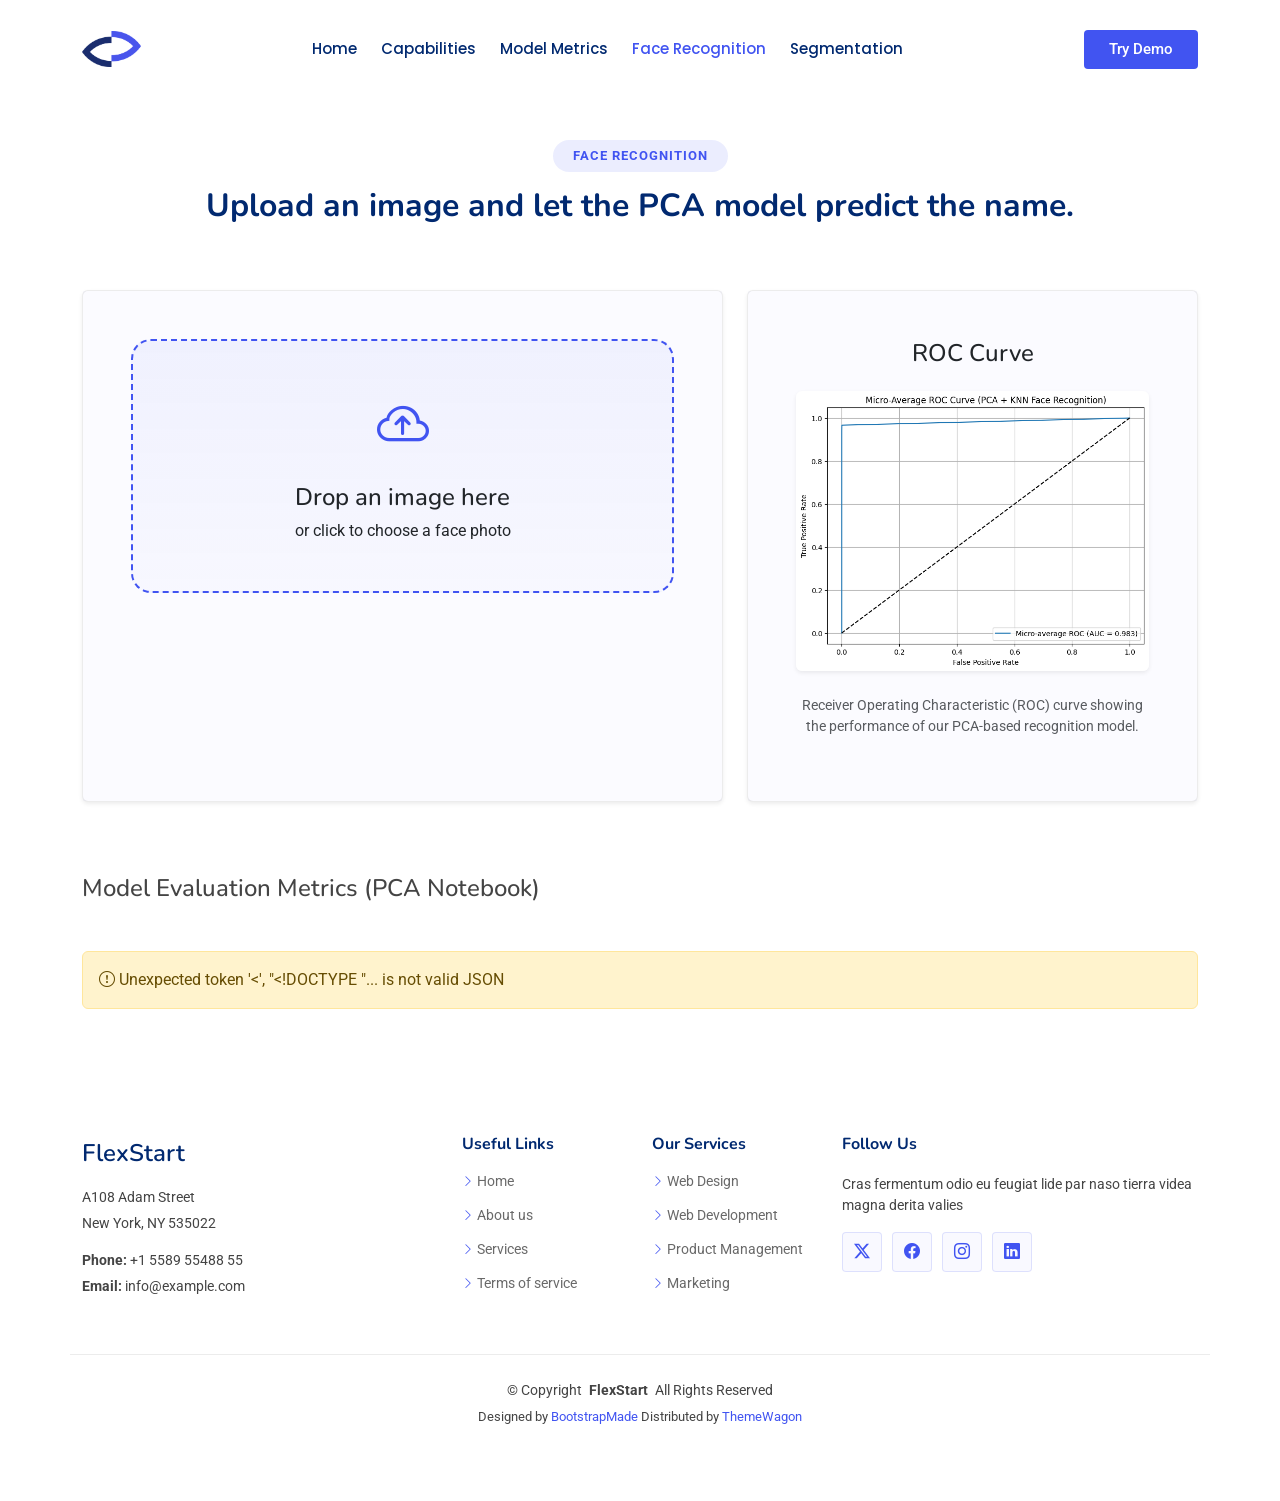
==== Frontend/pages/faceRecognition.html @ ca6db14c "updates in structure and UI" ====
<!DOCTYPE html>
<html lang="en">
<head>
  <meta charset="utf-8">
  <meta content="width=device-width, initial-scale=1.0" name="viewport">
  <title>Face Recognition - FlexStart</title>

  <!-- Favicons -->
  <link href="../assets/img/favicon.png" rel="icon">
  <link href="../assets/img/apple-touch-icon.png" rel="apple-touch-icon">

  <!-- Fonts -->
  <link href="https://fonts.googleapis.com" rel="preconnect">
  <link href="https://fonts.gstatic.com" rel="preconnect" crossorigin>
  <link href="https://fonts.googleapis.com/css2?family=Roboto:ital,wght@0,100;0,300;0,400;0,500;0,700;0,900;1,100;1,300;1,400;1,500;1,700;1,900&family=Poppins:ital,wght@0,100;0,200;0,300;0,400;0,500;0,600;0,700;0,800;0,900;1,100;1,200;1,300;1,400;1,500;1,600;1,700;1,800;1,900&family=Nunito:ital,wght@0,200;0,300;0,400;0,500;0,600;0,700;0,800;0,900;1,200;1,300;1,400;1,500;1,600;1,700;1,800;1,900&display=swap" rel="stylesheet">

  <!-- Vendor CSS Files -->
  <link href="../assets/vendor/bootstrap/css/bootstrap.min.css" rel="stylesheet">
  <link href="../assets/vendor/bootstrap-icons/bootstrap-icons.css" rel="stylesheet">
  <link href="../assets/vendor/aos/aos.css" rel="stylesheet">
  <link href="../assets/vendor/glightbox/css/glightbox.min.css" rel="stylesheet">
  <link href="../assets/vendor/swiper/swiper-bundle.min.css" rel="stylesheet">

  <!-- Main CSS File -->
  <link href="../assets/css/main.css" rel="stylesheet">
</head>
<body class="index-page">

  <header id="header" class="header d-flex align-items-center fixed-top">
    <div class="container-fluid container-xl position-relative d-flex align-items-center">

      <a href="/" class="logo d-flex align-items-center">
        <img src="../assets/img/Logo-Cv-04.png" alt="">
        
      </a>

      <nav id="navmenu" class="navmenu mx-auto">
        <ul>
          <li><a href="/">Home</a></li>
          <li><a href="/#services">Capabilities</a></li>
          <li><a href="/#metrics">Model Metrics</a></li>
          <li><a href="/faceRecognition" class="active">Face Recognition</a></li>
          <li><a href="/segmentation">Segmentation</a></li>
        </ul>
        <i class="mobile-nav-toggle d-xl-none bi bi-list"></i>
      </nav>

      <a class="btn-getstarted flex-md-shrink-0" href="/faceRecognition">Try Demo</a>

    </div>
  </header>

  <main class="main" style="padding-top: 80px;">

    <!-- Face Recognition Section -->
    <section id="face-recognition" class="face-recognition section">

      <div class="container section-title" data-aos="fade-up">
        <h2>Face Recognition</h2>
        <p>Upload an image and let the PCA model predict the name.</p>
      </div>

      <div class="container" data-aos="fade-up" data-aos-delay="100">
        <div class="row g-4 align-items-stretch">
          <div class="col-lg-7">
            <div class="card border-0 shadow-sm h-100">
              <div class="card-body p-4 p-lg-5">
                <div id="upload-area" class="upload-dropzone text-center">
                  <i class="bi bi-cloud-arrow-up upload-icon"></i>
                  <h3 class="h4 mt-3">Drop an image here</h3>
                  <p class="mb-0">or click to choose a face photo</p>
                  <input id="image-input" type="file" accept="image/*" hidden>
                </div>

                <div id="preview-container" class="mt-4 d-none">
                  <img id="preview-image" class="img-fluid rounded preview-image" alt="Selected preview">
                  <div class="d-flex gap-2 mt-3">
                    <button id="clear-btn" type="button" class="btn btn-outline-primary">Clear Image</button>
                    <a href="/segmentation" class="btn btn-primary">Segmentation Placeholder</a>
                  </div>
                </div>

                <div id="loading-spinner" class="text-center mt-4 d-none">
                  <div class="spinner-border text-primary" role="status" aria-hidden="true"></div>
                  <p class="mt-3 mb-0">Predicting name...</p>
                </div>

                <div id="results-container" class="alert alert-success mt-4 d-none">
                  <h3 class="h5 alert-heading">Recognition Result</h3>
                  <p class="mb-2"><strong>Name:</strong> <span id="person-name"></span></p>
                  <p class="mb-2"><strong>Confidence:</strong> <span id="confidence-level"></span></p>
                  <div class="progress" style="height: 10px;">
                    <div id="confidence-bar" class="progress-bar" role="progressbar" style="width: 0%"></div>
                  </div>
                </div>

                <div id="error-container" class="alert alert-danger mt-4 d-none">
                  <p id="error-message" class="mb-0"></p>
                </div>
              </div>
            </div>
          </div>

          <div class="col-lg-5">
            <div class="card border-0 shadow-sm h-100">
              <div class="card-body p-4 p-lg-5 text-center">
                <h3 class="h4 mb-4">ROC Curve</h3>
                <img src="../assets/img/output.png" class="img-fluid rounded shadow-sm" alt="ROC Curve">
                <p class="mt-4 text-muted small">Receiver Operating Characteristic (ROC) curve showing the performance of our PCA-based recognition model.</p>
              </div>
            </div>
          </div>
        </div>

        <!-- Model Evaluation Metrics -->
        <div class="row g-4 mt-5">
          <div class="col-12">
            <h3 class="h4 mb-4">Model Evaluation Metrics (PCA Notebook)</h3>
          </div>
          <div id="metrics-loading" class="col-12">
            <div class="text-center">
              <div class="spinner-border text-primary" role="status">
                <span class="visually-hidden">Loading metrics...</span>
              </div>
              <p class="mt-2 text-muted">Loading model evaluation metrics...</p>
            </div>
          </div>
          <div id="metrics-content" style="display: none;" class="col-12">
            <!-- Accuracy Metrics -->
            <div class="row g-3 mb-4">
              <div class="col-md-4">
                <div class="card border-0 shadow-sm">
                  <div class="card-body text-center">
                    <h6 class="text-muted mb-2">Train Accuracy</h6>
                    <h3 class="text-primary" id="train-accuracy">-</h3>
                  </div>
                </div>
              </div>
              <div class="col-md-4">
                <div class="card border-0 shadow-sm">
                  <div class="card-body text-center">
                    <h6 class="text-muted mb-2">Test Accuracy</h6>
                    <h3 class="text-success" id="test-accuracy">-</h3>
                  </div>
                </div>
              </div>
              <div class="col-md-4">
                <div class="card border-0 shadow-sm">
                  <div class="card-body text-center">
                    <h6 class="text-muted mb-2">Model Info</h6>
                    <small id="model-info" class="text-muted d-block">-</small>
                  </div>
                </div>
              </div>
            </div>

            <!-- Per-Class Metrics -->
            <div class="card border-0 shadow-sm">
              <div class="card-body">
                <h5 class="mb-3">Per-Class Accuracy</h5>
                <div class="table-responsive">
                  <table class="table table-sm">
                    <thead>
                      <tr>
                        <th>Person</th>
                        <th>Test Samples</th>
                        <th>Accuracy</th>
                      </tr>
                    </thead>
                    <tbody id="class-metrics-table">
                      <tr><td colspan="3" class="text-center text-muted">Loading...</td></tr>
                    </tbody>
                  </table>
                </div>
              </div>
            </div>
          </div>
          <div id="metrics-error" style="display: none;" class="col-12">
            <div class="alert alert-warning">
              <i class="bi bi-exclamation-circle"></i>
              <span id="metrics-error-text">Could not load model metrics</span>
            </div>
          </div>
        </div>
      </div>

    </section><!-- /Face Recognition Section -->

  </main>

  <footer id="footer" class="footer">

    <div class="container footer-top">
      <div class="row gy-4">
        <div class="col-lg-4 col-md-6 footer-about">
          <a href="/" class="d-flex align-items-center">
            <span class="sitename">FlexStart</span>
          </a>
          <div class="footer-contact pt-3">
            <p>A108 Adam Street</p>
            <p>New York, NY 535022</p>
            <p class="mt-3"><strong>Phone:</strong> <span>+1 5589 55488 55</span></p>
            <p><strong>Email:</strong> <span>info@example.com</span></p>
          </div>
        </div>

        <div class="col-lg-2 col-md-3 footer-links">
          <h4>Useful Links</h4>
          <ul>
            <li><i class="bi bi-chevron-right"></i> <a href="/">Home</a></li>
            <li><i class="bi bi-chevron-right"></i> <a href="#">About us</a></li>
            <li><i class="bi bi-chevron-right"></i> <a href="#">Services</a></li>
            <li><i class="bi bi-chevron-right"></i> <a href="#">Terms of service</a></li>
          </ul>
        </div>

        <div class="col-lg-2 col-md-3 footer-links">
          <h4>Our Services</h4>
          <ul>
            <li><i class="bi bi-chevron-right"></i> <a href="#">Web Design</a></li>
            <li><i class="bi bi-chevron-right"></i> <a href="#">Web Development</a></li>
            <li><i class="bi bi-chevron-right"></i> <a href="#">Product Management</a></li>
            <li><i class="bi bi-chevron-right"></i> <a href="#">Marketing</a></li>
          </ul>
        </div>

        <div class="col-lg-4 col-md-12">
          <h4>Follow Us</h4>
          <p>Cras fermentum odio eu feugiat lide par naso tierra videa magna derita valies</p>
          <div class="social-links d-flex">
            <a href=""><i class="bi bi-twitter-x"></i></a>
            <a href=""><i class="bi bi-facebook"></i></a>
            <a href=""><i class="bi bi-instagram"></i></a>
            <a href=""><i class="bi bi-linkedin"></i></a>
          </div>
        </div>

      </div>
    </div>

    <div class="container copyright text-center mt-4">
      <p>© <span>Copyright</span> <strong class="px-1 sitename">FlexStart</strong> <span>All Rights Reserved</span></p>
      <div class="credits">
        Designed by <a href="https://bootstrapmade.com/">BootstrapMade</a> Distributed by <a href="https://themewagon.com/">ThemeWagon</a>
      </div>
    </div>

  </footer>

  <!-- Scroll Top -->
  <a href="#" id="scroll-top" class="scroll-top d-flex align-items-center justify-content-center"><i class="bi bi-arrow-up-short"></i></a>

  <!-- Vendor JS Files -->
  <script src="../assets/vendor/bootstrap/js/bootstrap.bundle.min.js"></script>
  <script src="../assets/vendor/php-email-form/validate.js"></script>
  <script src="../assets/vendor/aos/aos.js"></script>
  <script src="../assets/vendor/glightbox/js/glightbox.min.js"></script>
  <script src="../assets/vendor/purecounter/purecounter_vanilla.js"></script>
  <script src="../assets/vendor/imagesloaded/imagesloaded.pkgd.min.js"></script>
  <script src="../assets/vendor/isotope-layout/isotope.pkgd.min.js"></script>
  <script src="../assets/vendor/swiper/swiper-bundle.min.js"></script>

  <!-- Main JS File -->
  <script src="../assets/js/main.js"></script>

</body>
</html>
---- Frontend/assets/css/main.css ----
/* Fonts */
:root {
  --default-font: "Roboto",  system-ui, -apple-system, "Segoe UI", Roboto, "Helvetica Neue", Arial, "Noto Sans", "Liberation Sans", sans-serif, "Apple Color Emoji", "Segoe UI Emoji", "Segoe UI Symbol", "Noto Color Emoji";
  --heading-font: "Nunito",  sans-serif;
  --nav-font: "Poppins",  sans-serif;
}

/* Global Colors - The following color variables are used throughout the website. Updating them here will change the color scheme of the entire website */
:root { 
  --background-color: #ffffff; /* Background color for the entire website, including individual sections */
  --default-color: #444444; /* Default color used for the majority of the text content across the entire website */
  --heading-color: #012970; /* Color for headings, subheadings and title throughout the website */
  --accent-color: #4154f1; /* Accent color that represents your brand on the website. It's used for buttons, links, and other elements that need to stand out */
  --surface-color: #ffffff; /* The surface color is used as a background of boxed elements within sections, such as cards, icon boxes, or other elements that require a visual separation from the global background. */
  --contrast-color: #ffffff; /* Contrast color for text, ensuring readability against backgrounds of accent, heading, or default colors. */
}

/* Nav Menu Colors - The following color variables are used specifically for the navigation menu. They are separate from the global colors to allow for more customization options */
:root {
  --nav-color: #012970;  /* The default color of the main navmenu links */
  --nav-hover-color: #4154f1; /* Applied to main navmenu links when they are hovered over or active */
  --nav-mobile-background-color: #ffffff; /* Used as the background color for mobile navigation menu */
  --nav-dropdown-background-color: #ffffff; /* Used as the background color for dropdown items that appear when hovering over primary navigation items */
  --nav-dropdown-color: #212529; /* Used for navigation links of the dropdown items in the navigation menu. */
  --nav-dropdown-hover-color: #4154f1; /* Similar to --nav-hover-color, this color is applied to dropdown navigation links when they are hovered over. */
}

/* Color Presets - These classes override global colors when applied to any section or element, providing reuse of the sam color scheme. */

.light-background {
  --background-color: #f9f9f9;
  --surface-color: #ffffff;
}

.dark-background {
  --background-color: #060606;
  --default-color: #ffffff;
  --heading-color: #ffffff;
  --surface-color: #252525;
  --contrast-color: #ffffff;
}

/* Smooth scroll */
:root {
  scroll-behavior: smooth;
}

/*--------------------------------------------------------------
# General Styling & Shared Classes
--------------------------------------------------------------*/
body {
  color: var(--default-color);
  background-color: var(--background-color);
  font-family: var(--default-font);
}

a {
  color: var(--accent-color);
  text-decoration: none;
  transition: 0.3s;
}

a:hover {
  color: color-mix(in srgb, var(--accent-color), transparent 25%);
  text-decoration: none;
}

h1,
h2,
h3,
h4,
h5,
h6 {
  color: var(--heading-color);
  font-family: var(--heading-font);
}

/* PHP Email Form Messages
------------------------------*/
.php-email-form .error-message {
  display: none;
  background: #df1529;
  color: #ffffff;
  text-align: left;
  padding: 15px;
  margin-bottom: 24px;
  font-weight: 600;
}

.php-email-form .sent-message {
  display: none;
  color: #ffffff;
  background: #059652;
  text-align: center;
  padding: 15px;
  margin-bottom: 24px;
  font-weight: 600;
}

.php-email-form .loading {
  display: none;
  background: var(--surface-color);
  text-align: center;
  padding: 15px;
  margin-bottom: 24px;
}

.php-email-form .loading:before {
  content: "";
  display: inline-block;
  border-radius: 50%;
  width: 24px;
  height: 24px;
  margin: 0 10px -6px 0;
  border: 3px solid var(--accent-color);
  border-top-color: var(--surface-color);
  animation: php-email-form-loading 1s linear infinite;
}

@keyframes php-email-form-loading {
  0% {
    transform: rotate(0deg);
  }

  100% {
    transform: rotate(360deg);
  }
}

/*--------------------------------------------------------------
# Global Header
--------------------------------------------------------------*/
.header {
  color: var(--default-color);
  background-color: var(--background-color);
  padding: 20px 0;
  transition: all 0.5s;
  z-index: 997;
}

.header .logo {
  line-height: 1;
}

.header .logo img {
  max-height: 36px;
  margin-right: 8px;
}

.header .logo h1 {
  font-size: 30px;
  margin: 0;
  font-weight: 700;
  color: var(--heading-color);
}

.header .btn-getstarted,
.header .btn-getstarted:focus {
  color: var(--contrast-color);
  background: var(--accent-color);
  font-size: 15px;
  padding: 8px 25px;
  margin: 0 0 0 30px;
  border-radius: 4px;
  transition: 0.3s;
  font-weight: 500;
}

.header .btn-getstarted:hover,
.header .btn-getstarted:focus:hover {
  color: var(--contrast-color);
  background: color-mix(in srgb, var(--accent-color), transparent 15%);
}

@media (max-width: 1200px) {
  .header .logo {
    order: 1;
  }

  .header .btn-getstarted {
    order: 2;
    margin: 0 15px 0 0;
    padding: 6px 15px;
  }

  .header .navmenu {
    order: 3;
  }
}

.scrolled .header {
  box-shadow: 0px 0 18px rgba(0, 0, 0, 0.1);
}

/* Index Page Header
------------------------------*/
.index-page .header {
  --background-color: rgba(255, 255, 255, 0);
}

/* Index Page Header on Scroll
------------------------------*/
.index-page.scrolled .header {
  --background-color: #ffffff;
}

/*--------------------------------------------------------------
# Navigation Menu
--------------------------------------------------------------*/
/* Navmenu - Desktop */
@media (min-width: 1200px) {
  .navmenu {
    padding: 0;
  }

  .navmenu ul {
    margin: 0;
    padding: 0;
    display: flex;
    list-style: none;
    align-items: center;
  }

  .navmenu li {
    position: relative;
  }

  .navmenu a,
  .navmenu a:focus {
    color: var(--nav-color);
    padding: 18px 12px;
    font-size: 15px;
    font-family: var(--nav-font);
    font-weight: 500;
    display: flex;
    align-items: center;
    justify-content: space-between;
    white-space: nowrap;
    transition: 0.3s;
  }

  .navmenu a i,
  .navmenu a:focus i {
    font-size: 12px;
    line-height: 0;
    margin-left: 5px;
    transition: 0.3s;
  }

  .navmenu li:last-child a {
    padding-right: 0;
  }

  .navmenu li:hover>a,
  .navmenu .active,
  .navmenu .active:focus {
    color: var(--nav-hover-color);
  }

  .navmenu .dropdown ul {
    margin: 0;
    padding: 10px 0;
    background: var(--nav-dropdown-background-color);
    display: block;
    position: absolute;
    visibility: hidden;
    left: 14px;
    top: 130%;
    opacity: 0;
    transition: 0.3s;
    border-radius: 4px;
    z-index: 99;
    box-shadow: 0px 0px 30px rgba(0, 0, 0, 0.1);
  }

  .navmenu .dropdown ul li {
    min-width: 200px;
  }

  .navmenu .dropdown ul a {
    padding: 10px 20px;
    font-size: 15px;
    text-transform: none;
    color: var(--nav-dropdown-color);
  }

  .navmenu .dropdown ul a i {
    font-size: 12px;
  }

  .navmenu .dropdown ul a:hover,
  .navmenu .dropdown ul .active:hover,
  .navmenu .dropdown ul li:hover>a {
    color: var(--nav-dropdown-hover-color);
  }

  .navmenu .dropdown:hover>ul {
    opacity: 1;
    top: 100%;
    visibility: visible;
  }

  .navmenu .dropdown .dropdown ul {
    top: 0;
    left: -90%;
    visibility: hidden;
  }

  .navmenu .dropdown .dropdown:hover>ul {
    opacity: 1;
    top: 0;
    left: -100%;
    visibility: visible;
  }
}

/* Navmenu - Mobile */
@media (max-width: 1199px) {
  .mobile-nav-toggle {
    color: var(--nav-color);
    font-size: 28px;
    line-height: 0;
    margin-right: 10px;
    cursor: pointer;
    transition: color 0.3s;
  }

  .navmenu {
    padding: 0;
    z-index: 9997;
  }

  .navmenu ul {
    display: none;
    list-style: none;
    position: absolute;
    inset: 60px 20px 20px 20px;
    padding: 10px 0;
    margin: 0;
    border-radius: 6px;
    background-color: var(--nav-mobile-background-color);
    overflow-y: auto;
    transition: 0.3s;
    z-index: 9998;
    box-shadow: 0px 0px 30px rgba(0, 0, 0, 0.1);
  }

  .navmenu a,
  .navmenu a:focus {
    color: var(--nav-dropdown-color);
    padding: 10px 20px;
    font-family: var(--nav-font);
    font-size: 17px;
    font-weight: 500;
    display: flex;
    align-items: center;
    justify-content: space-between;
    white-space: nowrap;
    transition: 0.3s;
  }

  .navmenu a i,
  .navmenu a:focus i {
    font-size: 12px;
    line-height: 0;
    margin-left: 5px;
    width: 30px;
    height: 30px;
    display: flex;
    align-items: center;
    justify-content: center;
    border-radius: 50%;
    transition: 0.3s;
    background-color: color-mix(in srgb, var(--accent-color), transparent 90%);
  }

  .navmenu a i:hover,
  .navmenu a:focus i:hover {
    background-color: var(--accent-color);
    color: var(--contrast-color);
  }

  .navmenu a:hover,
  .navmenu .active,
  .navmenu .active:focus {
    color: var(--nav-dropdown-hover-color);
  }

  .navmenu .active i,
  .navmenu .active:focus i {
    background-color: var(--accent-color);
    color: var(--contrast-color);
    transform: rotate(180deg);
  }

  .navmenu .dropdown ul {
    position: static;
    display: none;
    z-index: 99;
    padding: 10px 0;
    margin: 10px 20px;
    background-color: var(--nav-dropdown-background-color);
    border: 1px solid color-mix(in srgb, var(--default-color), transparent 90%);
    box-shadow: none;
    transition: all 0.5s ease-in-out;
  }

  .navmenu .dropdown ul ul {
    background-color: rgba(33, 37, 41, 0.1);
  }

  .navmenu .dropdown>.dropdown-active {
    display: block;
    background-color: rgba(33, 37, 41, 0.03);
  }

  .mobile-nav-active {
    overflow: hidden;
  }

  .mobile-nav-active .mobile-nav-toggle {
    color: #fff;
    position: absolute;
    font-size: 32px;
    top: 15px;
    right: 15px;
    margin-right: 0;
    z-index: 9999;
  }

  .mobile-nav-active .navmenu {
    position: fixed;
    overflow: hidden;
    inset: 0;
    background: rgba(33, 37, 41, 0.8);
    transition: 0.3s;
  }

  .mobile-nav-active .navmenu>ul {
    display: block;
  }
}

/* Listing Dropdown - Desktop */
@media (min-width: 1200px) {
  .navmenu .listing-dropdown {
    position: static;
  }

  .navmenu .listing-dropdown ul {
    margin: 0;
    padding: 10px;
    background: var(--nav-dropdown-background-color);
    box-shadow: 0px 0px 20px rgba(0, 0, 0, 0.1);
    position: absolute;
    top: 130%;
    left: 0;
    right: 0;
    visibility: hidden;
    opacity: 0;
    display: flex;
    transition: 0.3s;
    border-radius: 4px;
    z-index: 99;
  }

  .navmenu .listing-dropdown ul li {
    flex: 1;
  }

  .navmenu .listing-dropdown ul li a,
  .navmenu .listing-dropdown ul li:hover>a {
    padding: 10px 20px;
    font-size: 15px;
    color: var(--nav-dropdown-color);
    background-color: var(--nav-dropdown-background-color);
  }

  .navmenu .listing-dropdown ul li a:hover,
  .navmenu .listing-dropdown ul li .active,
  .navmenu .listing-dropdown ul li .active:hover {
    color: var(--nav-dropdown-hover-color);
    background-color: var(--nav-dropdown-background-color);
  }

  .navmenu .listing-dropdown:hover>ul {
    opacity: 1;
    top: 100%;
    visibility: visible;
  }
}

/* Listing Dropdown - Mobile */
@media (max-width: 1199px) {
  .navmenu .listing-dropdown ul {
    position: static;
    display: none;
    z-index: 99;
    padding: 10px 0;
    margin: 10px 20px;
    background-color: var(--nav-dropdown-background-color);
    border: 1px solid color-mix(in srgb, var(--default-color), transparent 90%);
    box-shadow: none;
    transition: all 0.5s ease-in-out;
  }

  .navmenu .listing-dropdown ul ul {
    background-color: rgba(33, 37, 41, 0.1);
  }

  .navmenu .listing-dropdown>.dropdown-active {
    display: block;
    background-color: rgba(33, 37, 41, 0.03);
  }
}

/*--------------------------------------------------------------
# Global Footer
--------------------------------------------------------------*/
.footer {
  color: var(--default-color);
  background-color: var(--background-color);
  font-size: 14px;
  padding-bottom: 50px;
  position: relative;
}

.footer .footer-newsletter {
  background-color: color-mix(in srgb, var(--accent-color), transparent 97%);
  border-top: 1px solid color-mix(in srgb, var(--accent-color), transparent 85%);
  border-bottom: 1px solid color-mix(in srgb, var(--accent-color), transparent 85%);
  padding: 50px 0;
}

.footer .footer-newsletter h4 {
  font-size: 24px;
}

.footer .footer-newsletter .newsletter-form {
  margin-top: 30px;
  margin-bottom: 15px;
  padding: 6px 8px;
  position: relative;
  background-color: color-mix(in srgb, var(--background-color), transparent 50%);
  border: 1px solid color-mix(in srgb, var(--default-color), transparent 90%);
  box-shadow: 0px 2px 25px rgba(0, 0, 0, 0.1);
  display: flex;
  transition: 0.3s;
  border-radius: 4px;
}

.footer .footer-newsletter .newsletter-form:focus-within {
  border-color: var(--accent-color);
}

.footer .footer-newsletter .newsletter-form input[type=email] {
  border: 0;
  padding: 4px;
  width: 100%;
  background-color: color-mix(in srgb, var(--background-color), transparent 50%);
  color: var(--default-color);
}

.footer .footer-newsletter .newsletter-form input[type=email]:focus-visible {
  outline: none;
}

.footer .footer-newsletter .newsletter-form input[type=submit] {
  border: 0;
  font-size: 16px;
  padding: 0 20px;
  margin: -7px -8px -7px 0;
  background: var(--accent-color);
  color: var(--contrast-color);
  transition: 0.3s;
  border-radius: 0 4px 4px 0;
}

.footer .footer-newsletter .newsletter-form input[type=submit]:hover {
  background: color-mix(in srgb, var(--accent-color), transparent 20%);
}

.footer .footer-top {
  padding-top: 50px;
}

.footer .social-links a {
  display: flex;
  align-items: center;
  justify-content: center;
  width: 40px;
  height: 40px;
  border-radius: 4px;
  background-color: color-mix(in srgb, var(--accent-color), transparent 97%);
  border: 1px solid color-mix(in srgb, var(--accent-color), transparent 85%);
  font-size: 16px;
  color: var(--accent-color);
  margin-right: 10px;
  transition: 0.3s;
}

.footer .social-links a:hover {
  color: var(--contrast-color);
  background-color: var(--accent-color);
}

.footer h4 {
  font-size: 16px;
  font-weight: bold;
  position: relative;
  padding-bottom: 12px;
}

.footer .footer-links {
  margin-bottom: 30px;
}

.footer .footer-links ul {
  list-style: none;
  padding: 0;
  margin: 0;
}

.footer .footer-links ul i {
  margin-right: 3px;
  font-size: 12px;
  line-height: 0;
  color: var(--accent-color);
}

.footer .footer-links ul li {
  padding: 10px 0;
  display: flex;
  align-items: center;
}

.footer .footer-links ul li:first-child {
  padding-top: 0;
}

.footer .footer-links ul a {
  display: inline-block;
  color: color-mix(in srgb, var(--default-color), transparent 20%);
  line-height: 1;
}

.footer .footer-links ul a:hover {
  color: var(--accent-color);
}

.footer .footer-about a {
  color: var(--heading-color);
  font-size: 24px;
  font-weight: 600;
  font-family: var(--heading-font);
}

.footer .footer-contact p {
  margin-bottom: 5px;
}

.footer .copyright {
  padding-top: 25px;
  padding-bottom: 25px;
  border-top: 1px solid color-mix(in srgb, var(--default-color), transparent 90%);
}

.footer .copyright p {
  margin-bottom: 0;
}

.footer .credits {
  margin-top: 6px;
  font-size: 13px;
}

/*--------------------------------------------------------------
# Scroll Top Button
--------------------------------------------------------------*/
.scroll-top {
  position: fixed;
  visibility: hidden;
  opacity: 0;
  right: 15px;
  bottom: 15px;
  z-index: 99999;
  background-color: var(--accent-color);
  width: 40px;
  height: 40px;
  border-radius: 4px;
  transition: all 0.4s;
}

.scroll-top i {
  font-size: 24px;
  color: var(--contrast-color);
  line-height: 0;
}

.scroll-top:hover {
  background-color: color-mix(in srgb, var(--accent-color), transparent 20%);
  color: var(--contrast-color);
}

.scroll-top.active {
  visibility: visible;
  opacity: 1;
}

/*--------------------------------------------------------------
# Disable aos animation delay on mobile devices
--------------------------------------------------------------*/
@media screen and (max-width: 768px) {
  [data-aos-delay] {
    transition-delay: 0 !important;
  }
}

/*--------------------------------------------------------------
# Global Page Titles & Breadcrumbs
--------------------------------------------------------------*/
.page-title {
  color: var(--default-color);
  background-color: var(--background-color);
  position: relative;
}

.page-title .heading {
  padding: 80px 0;
  border-top: 1px solid color-mix(in srgb, var(--default-color), transparent 90%);
}

.page-title .heading h1 {
  font-size: 38px;
  font-weight: 700;
}

.page-title nav {
  background-color: color-mix(in srgb, var(--default-color), transparent 95%);
  padding: 20px 0;
}

.page-title nav ol {
  display: flex;
  flex-wrap: wrap;
  list-style: none;
  margin: 0;
  font-size: 16px;
  font-weight: 600;
}

.page-title nav ol li+li {
  padding-left: 10px;
}

.page-title nav ol li+li::before {
  content: "/";
  display: inline-block;
  padding-right: 10px;
  color: color-mix(in srgb, var(--default-color), transparent 70%);
}

/*--------------------------------------------------------------
# Global Sections
--------------------------------------------------------------*/
section,
.section {
  color: var(--default-color);
  background-color: var(--background-color);
  padding: 60px 0;
  scroll-margin-top: 98px;
  overflow: clip;
}

@media (max-width: 1199px) {

  section,
  .section {
    scroll-margin-top: 56px;
  }
}

/*--------------------------------------------------------------
# Global Section Titles
--------------------------------------------------------------*/
.section-title {
  text-align: center;
  padding-bottom: 60px;
  position: relative;
}

.section-title h2 {
  font-size: 13px;
  letter-spacing: 1px;
  font-weight: 700;
  padding: 8px 20px;
  margin: 0;
  background: color-mix(in srgb, var(--accent-color), transparent 90%);
  color: var(--accent-color);
  display: inline-block;
  text-transform: uppercase;
  border-radius: 50px;
  font-family: var(--default-font);
}

.section-title p {
  color: var(--heading-color);
  margin: 10px 0 0 0;
  font-size: 32px;
  font-weight: 700;
  font-family: var(--heading-font);
}

.section-title p .description-title {
  color: var(--accent-color);
}

/*--------------------------------------------------------------
# Hero Section
--------------------------------------------------------------*/
.hero {
  width: 100%;
  min-height: 100vh;
  position: relative;
  padding: 80px 0 60px 0;
  display: flex;
  align-items: center;
  background: url(../img/hero-bg.png) top center no-repeat;
  background-size: cover;
}

.hero h1 {
  margin: 0;
  font-size: 48px;
  font-weight: 700;
  line-height: 56px;
}

.hero p {
  color: color-mix(in srgb, var(--default-color), transparent 30%);
  margin: 5px 0 30px 0;
  font-size: 20px;
  font-weight: 400;
}

.hero .btn-get-started {
  color: var(--contrast-color);
  background: var(--accent-color);
  font-family: var(--heading-font);
  font-weight: 500;
  font-size: 16px;
  letter-spacing: 1px;
  display: flex;
  align-items: center;
  justify-content: center;
  padding: 12px 40px;
  border-radius: 4px;
  transition: 0.5s;
  box-shadow: 0 8px 28px rgba(0, 0, 0, 0.1);
}

.hero .btn-get-started i {
  margin-left: 5px;
  font-size: 18px;
  transition: 0.3s;
}

.hero .btn-get-started:hover {
  color: var(--contrast-color);
  background: color-mix(in srgb, var(--accent-color), transparent 15%);
  box-shadow: 0 8px 28px rgba(0, 0, 0, 0.1);
}

.hero .btn-get-started:hover i {
  transform: translateX(5px);
}

.hero .btn-watch-video {
  font-size: 16px;
  transition: 0.5s;
  color: var(--default-color);
  font-weight: 600;
}

.hero .btn-watch-video i {
  color: var(--accent-color);
  font-size: 32px;
  transition: 0.3s;
  line-height: 0;
  margin-right: 8px;
}

.hero .btn-watch-video:hover {
  color: var(--accent-color);
}

.hero .btn-watch-video:hover i {
  color: color-mix(in srgb, var(--accent-color), transparent 15%);
}

.hero .animated {
  animation: up-down 2s ease-in-out infinite alternate-reverse both;
}

@media (max-width: 640px) {
  .hero h1 {
    font-size: 28px;
    line-height: 36px;
  }

  .hero p {
    font-size: 18px;
    line-height: 24px;
    margin-bottom: 30px;
  }
}

@keyframes up-down {
  0% {
    transform: translateY(10px);
  }

  100% {
    transform: translateY(-10px);
  }
}

/*--------------------------------------------------------------
# About Section
--------------------------------------------------------------*/
.about .content {
  background-color: color-mix(in srgb, var(--accent-color), transparent 95%);
  padding: 40px;
}

.about .content h3 {
  font-size: 14px;
  font-weight: 700;
  color: var(--accent-color);
  text-transform: uppercase;
}

.about .content h2 {
  font-size: 24px;
  font-weight: 700;
}

.about .content p {
  margin: 15px 0 30px 0;
  line-height: 24px;
}

.about .content .btn-read-more {
  color: var(--contrast-color);
  background: var(--accent-color);
  line-height: 0;
  padding: 15px 40px;
  border-radius: 4px;
  transition: 0.5s;
  box-shadow: 0px 5px 25px rgba(0, 0, 0, 0.1);
}

.about .content .btn-read-more span {
  font-family: var(--default-font);
  font-weight: 600;
  font-size: 16px;
  letter-spacing: 1px;
}

.about .content .btn-read-more i {
  margin-left: 5px;
  font-size: 18px;
  transition: 0.3s;
}

.about .content .btn-read-more:hover i {
  transform: translateX(5px);
}

/*--------------------------------------------------------------
# Values Section
--------------------------------------------------------------*/
.values .card {
  background-color: var(--surface-color);
  color: var(--default-color);
  padding: 30px;
  box-shadow: 0px 0 10px rgba(0, 0, 0, 0.1);
  text-align: center;
  transition: 0.3s;
  height: 100%;
  border: 0;
}

.values .card img {
  padding: 30px 50px;
  transition: 0.5s;
  transform: scale(1.1);
}

.values .card h3 {
  font-size: 24px;
  font-weight: 700;
  margin-bottom: 18px;
}

.values .card:hover {
  box-shadow: 0px 0 30px rgba(0, 0, 0, 0.1);
}

.values .card:hover img {
  transform: scale(1);
}

/*--------------------------------------------------------------
# Stats Section
--------------------------------------------------------------*/
.stats .stats-item {
  background-color: var(--surface-color);
  box-shadow: 0px 0 30px rgba(0, 0, 0, 0.1);
  padding: 30px;
}

.stats .stats-item i {
  color: var(--accent-color);
  font-size: 42px;
  line-height: 0;
  margin-right: 20px;
}

.stats .stats-item span {
  color: var(--heading-color);
  font-size: 36px;
  display: block;
  font-weight: 600;
}

.stats .stats-item p {
  padding: 0;
  margin: 0;
  font-family: var(--heading-font);
  font-size: 16px;
}

/*--------------------------------------------------------------
# Features Section
--------------------------------------------------------------*/
.features .feature-box {
  padding: 24px 20px;
  box-shadow: 0px 0 30px rgba(0, 0, 0, 0.1);
  transition: 0.3s;
  height: 100%;
}

.features .feature-box h3 {
  font-size: 18px;
  font-weight: 700;
  margin: 0;
}

.features .feature-box i {
  background: color-mix(in srgb, var(--accent-color), transparent 92%);
  color: var(--accent-color);
  line-height: 0;
  padding: 4px;
  margin-right: 10px;
  font-size: 24px;
  border-radius: 3px;
  transition: 0.3s;
}

.features .feature-box:hover i {
  background: var(--accent-color);
  color: var(--contrast-color);
}

/*--------------------------------------------------------------
# Alt Features Section
--------------------------------------------------------------*/
.alt-features .icon-box {
  display: flex;
}

.alt-features .icon-box h4 {
  font-size: 20px;
  font-weight: 700;
  margin: 0 0 10px 0;
}

.alt-features .icon-box i {
  font-size: 44px;
  line-height: 44px;
  color: var(--accent-color);
  margin-right: 15px;
}

.alt-features .icon-box p {
  font-size: 15px;
  color: color-mix(in srgb, var(--default-color), transparent 30%);
  margin-bottom: 0;
}

/*--------------------------------------------------------------
# Services Section
--------------------------------------------------------------*/
.services .service-item {
  background-color: var(--surface-color);
  box-shadow: 0px 0 30px rgba(0, 0, 0, 0.1);
  height: 100%;
  padding: 60px 30px;
  text-align: center;
  transition: 0.3s;
  border-radius: 5px;
}

.services .service-item .icon {
  font-size: 36px;
  padding: 20px 20px;
  border-radius: 4px;
  position: relative;
  margin-bottom: 25px;
  display: inline-block;
  line-height: 0;
  transition: 0.3s;
}

.services .service-item h3 {
  font-size: 24px;
  font-weight: 700;
}

.services .service-item .read-more {
  display: inline-flex;
  align-items: center;
  justify-content: center;
  font-weight: 600;
  font-size: 16px;
  padding: 8px 20px;
}

.services .service-item .read-more i {
  line-height: 0;
  margin-left: 5px;
  font-size: 18px;
}

.services .service-item.item-cyan {
  border-bottom: 3px solid #0dcaf0;
}

.services .service-item.item-cyan .icon {
  color: #0dcaf0;
  background: rgba(13, 202, 240, 0.1);
}

.services .service-item.item-cyan .read-more {
  color: #0dcaf0;
}

.services .service-item.item-cyan:hover {
  background: #0dcaf0;
}

.services .service-item.item-orange {
  border-bottom: 3px solid #fd7e14;
}

.services .service-item.item-orange .icon {
  color: #fd7e14;
  background: rgba(253, 126, 20, 0.1);
}

.services .service-item.item-orange .read-more {
  color: #fd7e14;
}

.services .service-item.item-orange:hover {
  background: #fd7e14;
}

.services .service-item.item-teal {
  border-bottom: 3px solid #20c997;
}

.services .service-item.item-teal .icon {
  color: #20c997;
  background: rgba(32, 201, 151, 0.1);
}

.services .service-item.item-teal .read-more {
  color: #20c997;
}

.services .service-item.item-teal:hover {
  background: #20c997;
}

.services .service-item.item-red {
  border-bottom: 3px solid #df1529;
}

.services .service-item.item-red .icon {
  color: #df1529;
  background: rgba(223, 21, 4, 0.1);
}

.services .service-item.item-red .read-more {
  color: #df1529;
}

.services .service-item.item-red:hover {
  background: #df1529;
}

.services .service-item.item-indigo {
  border-bottom: 3px solid #6610f2;
}

.services .service-item.item-indigo .icon {
  color: #6610f2;
  background: rgba(102, 16, 242, 0.1);
}

.services .service-item.item-indigo .read-more {
  color: #6610f2;
}

.services .service-item.item-indigo:hover {
  background: #6610f2;
}

.services .service-item.item-pink {
  border-bottom: 3px solid #f3268c;
}

.services .service-item.item-pink .icon {
  color: #f3268c;
  background: rgba(243, 38, 140, 0.1);
}

.services .service-item.item-pink .read-more {
  color: #f3268c;
}

.services .service-item.item-pink:hover {
  background: #f3268c;
}

.services .service-item:hover h3,
.services .service-item:hover p,
.services .service-item:hover .read-more {
  color: #fff;
}

.services .service-item:hover .icon {
  background: #fff;
}

/*--------------------------------------------------------------
# Pricing Section
--------------------------------------------------------------*/
.pricing .pricing-tem {
  background-color: var(--surface-color);
  box-shadow: 0px 0 30px rgba(0, 0, 0, 0.1);
  padding: 40px 20px;
  text-align: center;
  border-radius: 4px;
  position: relative;
  overflow: hidden;
  transition: 0.3s;
  height: 100%;
}

@media (min-width: 1200px) {
  .pricing .pricing-tem:hover {
    transform: scale(1.1);
    box-shadow: 0px 0 30px rgba(0, 0, 0, 0.1);
  }
}

.pricing h3 {
  font-weight: 700;
  font-size: 18px;
  margin-bottom: 15px;
}

.pricing .price {
  font-size: 36px;
  color: var(--heading-color);
  font-weight: 600;
  font-family: var(--heading-font);
}

.pricing .price sup {
  font-size: 20px;
  top: -15px;
  left: -3px;
}

.pricing .price span {
  color: color-mix(in srgb, var(--default-color), transparent 50%);
  font-size: 16px;
  font-weight: 300;
}

.pricing .icon {
  padding: 20px 0;
}

.pricing .icon i {
  font-size: 48px;
}

.pricing ul {
  padding: 0;
  list-style: none;
  color: var(--default-color);
  text-align: center;
  line-height: 26px;
  font-size: 16px;
  margin-bottom: 25px;
}

.pricing ul li {
  padding-bottom: 10px;
}

.pricing ul .na {
  color: color-mix(in srgb, var(--default-color), transparent 70%);
  text-decoration: line-through;
}

.pricing .btn-buy {
  display: inline-block;
  padding: 8px 40px 10px 40px;
  border-radius: 50px;
  color: var(--accent-color);
  transition: none;
  font-size: 16px;
  font-weight: 400;
  font-family: var(--heading-font);
  font-weight: 600;
  transition: 0.3s;
  border: 1px solid var(--accent-color);
}

.pricing .btn-buy:hover {
  background: var(--accent-color);
  color: var(--contrast-color);
}

.pricing .featured {
  width: 200px;
  position: absolute;
  top: 18px;
  right: -68px;
  transform: rotate(45deg);
  z-index: 1;
  font-size: 14px;
  padding: 1px 0 3px 0;
  background: var(--accent-color);
  color: var(--contrast-color);
}

/*--------------------------------------------------------------
# Faq Section
--------------------------------------------------------------*/
.faq .faq-container .faq-item {
  position: relative;
  padding: 20px 0;
  border-bottom: 1px solid color-mix(in srgb, var(--default-color), transparent 85%);
  overflow: hidden;
}

.faq .faq-container .faq-item:last-child {
  margin-bottom: 0;
}

.faq .faq-container .faq-item h3 {
  font-weight: 600;
  font-size: 16px;
  line-height: 24px;
  margin: 0 30px 0 0;
  transition: 0.3s;
  cursor: pointer;
  display: flex;
  align-items: center;
}

.faq .faq-container .faq-item h3 .num {
  color: var(--accent-color);
  padding-right: 5px;
}

.faq .faq-container .faq-item h3:hover {
  color: var(--accent-color);
}

.faq .faq-container .faq-item .faq-content {
  display: grid;
  grid-template-rows: 0fr;
  transition: 0.3s ease-in-out;
  visibility: hidden;
  opacity: 0;
}

.faq .faq-container .faq-item .faq-content p {
  margin-bottom: 0;
  overflow: hidden;
}

.faq .faq-container .faq-item .faq-toggle {
  position: absolute;
  top: 20px;
  right: 20px;
  font-size: 16px;
  line-height: 0;
  transition: 0.3s;
  cursor: pointer;
}

.faq .faq-container .faq-item .faq-toggle:hover {
  color: var(--accent-color);
}

.faq .faq-container .faq-active h3 {
  color: var(--accent-color);
}

.faq .faq-container .faq-active .faq-content {
  grid-template-rows: 1fr;
  visibility: visible;
  opacity: 1;
  padding-top: 10px;
}

.faq .faq-container .faq-active .faq-toggle {
  transform: rotate(90deg);
  color: var(--accent-color);
}

/*--------------------------------------------------------------
# Portfolio Section
--------------------------------------------------------------*/
.portfolio .portfolio-filters {
  padding: 0;
  margin: 0 auto 20px auto;
  list-style: none;
  text-align: center;
}

.portfolio .portfolio-filters li {
  cursor: pointer;
  display: inline-block;
  padding: 0;
  font-size: 18px;
  font-weight: 500;
  margin: 0 10px;
  line-height: 1;
  margin-bottom: 5px;
  transition: all 0.3s ease-in-out;
}

.portfolio .portfolio-filters li:hover,
.portfolio .portfolio-filters li.filter-active {
  color: var(--accent-color);
}

.portfolio .portfolio-filters li:first-child {
  margin-left: 0;
}

.portfolio .portfolio-filters li:last-child {
  margin-right: 0;
}

@media (max-width: 575px) {
  .portfolio .portfolio-filters li {
    font-size: 14px;
    margin: 0 5px;
  }
}

.portfolio .portfolio-content {
  position: relative;
  overflow: hidden;
}

.portfolio .portfolio-content img {
  transition: 0.3s;
}

.portfolio .portfolio-content .portfolio-info {
  opacity: 0;
  position: absolute;
  inset: 0;
  z-index: 3;
  transition: all ease-in-out 0.3s;
  background: rgba(0, 0, 0, 0.6);
  padding: 15px;
}

.portfolio .portfolio-content .portfolio-info h4 {
  font-size: 14px;
  padding: 5px 10px;
  font-weight: 400;
  color: #ffffff;
  display: inline-block;
  background-color: var(--accent-color);
}

.portfolio .portfolio-content .portfolio-info p {
  position: absolute;
  bottom: 10px;
  text-align: center;
  display: inline-block;
  left: 0;
  right: 0;
  font-size: 16px;
  font-weight: 600;
  color: rgba(255, 255, 255, 0.8);
}

.portfolio .portfolio-content .portfolio-info .preview-link,
.portfolio .portfolio-content .portfolio-info .details-link {
  position: absolute;
  left: calc(50% - 40px);
  font-size: 26px;
  top: calc(50% - 14px);
  color: #fff;
  transition: 0.3s;
  line-height: 1.2;
}

.portfolio .portfolio-content .portfolio-info .preview-link:hover,
.portfolio .portfolio-content .portfolio-info .details-link:hover {
  color: var(--accent-color);
}

.portfolio .portfolio-content .portfolio-info .details-link {
  left: 50%;
  font-size: 34px;
  line-height: 0;
}

.portfolio .portfolio-content:hover .portfolio-info {
  opacity: 1;
}

.portfolio .portfolio-content:hover img {
  transform: scale(1.1);
}

/*--------------------------------------------------------------
# Testimonials Section
--------------------------------------------------------------*/
.testimonials .testimonial-item {
  background-color: var(--surface-color);
  box-shadow: 0px 0 20px rgba(0, 0, 0, 0.1);
  box-sizing: content-box;
  padding: 30px;
  margin: 40px 30px;
  min-height: 320px;
  display: flex;
  flex-direction: column;
  text-align: center;
  transition: 0.3s;
}

.testimonials .testimonial-item .stars {
  margin-bottom: 15px;
}

.testimonials .testimonial-item .stars i {
  color: #ffc107;
  margin: 0 1px;
}

.testimonials .testimonial-item .testimonial-img {
  width: 90px;
  border-radius: 50%;
  border: 4px solid var(--background-color);
  margin: 0 auto;
}

.testimonials .testimonial-item h3 {
  font-size: 18px;
  font-weight: bold;
  margin: 10px 0 5px 0;
}

.testimonials .testimonial-item h4 {
  font-size: 14px;
  color: color-mix(in srgb, var(--default-color), transparent 40%);
  margin: 0;
}

.testimonials .testimonial-item p {
  font-style: italic;
  margin: 0 auto 15px auto;
}

.testimonials .swiper-wrapper {
  height: auto;
}

.testimonials .swiper-pagination {
  margin-top: 20px;
  position: relative;
}

.testimonials .swiper-pagination .swiper-pagination-bullet {
  width: 12px;
  height: 12px;
  background-color: color-mix(in srgb, var(--default-color), transparent 85%);
  opacity: 1;
}

.testimonials .swiper-pagination .swiper-pagination-bullet-active {
  background-color: var(--accent-color);
}

.testimonials .swiper-slide {
  opacity: 0.3;
}

@media (max-width: 1199px) {
  .testimonials .swiper-slide-active {
    opacity: 1;
  }

  .testimonials .swiper-pagination {
    margin-top: 0;
  }

  .testimonials .testimonial-item {
    margin: 40px 20px;
  }
}

@media (min-width: 1200px) {
  .testimonials .swiper-slide-next {
    opacity: 1;
    transform: scale(1.12);
  }
}

/*--------------------------------------------------------------
# Team Section
--------------------------------------------------------------*/
.team .team-member {
  box-shadow: 0px 0 30px rgba(0, 0, 0, 0.1);
  overflow: hidden;
  text-align: center;
  border-radius: 5px;
  transition: 0.3s;
}

.team .team-member .member-img {
  position: relative;
  overflow: hidden;
}

.team .team-member .member-img:after {
  position: absolute;
  content: "";
  left: -1px;
  right: -1px;
  bottom: -1px;
  height: 100%;
  background-color: var(--surface-color);
  -webkit-mask: url("../img/team-shape.svg") no-repeat center bottom;
  mask: url("../img/team-shape.svg") no-repeat center bottom;
  -webkit-mask-size: contain;
  mask-size: contain;
  z-index: 1;
}

.team .team-member .social {
  position: absolute;
  right: -100%;
  top: 30px;
  opacity: 0;
  border-radius: 4px;
  transition: 0.5s;
  background: color-mix(in srgb, var(--background-color), transparent 60%);
  z-index: 2;
}

.team .team-member .social a {
  transition: color 0.3s;
  color: color-mix(in srgb, var(--default-color), transparent 50%);
  margin: 15px 12px;
  display: block;
  line-height: 0;
  text-align: center;
}

.team .team-member .social a:hover {
  color: var(--default-color);
}

.team .team-member .social i {
  font-size: 18px;
}

.team .team-member .member-info {
  padding: 10px 15px 20px 15px;
}

.team .team-member .member-info h4 {
  font-weight: 700;
  margin-bottom: 5px;
  font-size: 20px;
}

.team .team-member .member-info span {
  display: block;
  font-size: 14px;
  font-weight: 400;
  color: color-mix(in srgb, var(--default-color), transparent 50%);
}

.team .team-member .member-info p {
  font-style: italic;
  font-size: 14px;
  padding-top: 15px;
  line-height: 26px;
  color: color-mix(in srgb, var(--default-color), transparent 30%);
}

.team .team-member:hover {
  transform: scale(1.08);
  box-shadow: 0px 0 30px rgba(0, 0, 0, 0.1);
}

.team .team-member:hover .social {
  right: 8px;
  opacity: 1;
}

/*--------------------------------------------------------------
# Clients Section
--------------------------------------------------------------*/
.clients .swiper-slide img {
  transition: 0.3s;
  opacity: 0.5;
}

.clients .swiper-slide img:hover {
  opacity: 1;
}

.clients .swiper-wrapper {
  height: auto;
}

.clients .swiper-pagination {
  margin-top: 20px;
  position: relative;
}

.clients .swiper-pagination .swiper-pagination-bullet {
  width: 12px;
  height: 12px;
  opacity: 1;
  background-color: color-mix(in srgb, var(--default-color), transparent 80%);
}

.clients .swiper-pagination .swiper-pagination-bullet-active {
  background-color: var(--accent-color);
}

/*--------------------------------------------------------------
# Recent Posts Section
--------------------------------------------------------------*/
.recent-posts .post-item {
  background-color: var(--surface-color);
  box-shadow: 0px 2px 20px rgba(0, 0, 0, 0.1);
  transition: 0.3s;
}

.recent-posts .post-item .post-img img {
  transition: 0.5s;
}

.recent-posts .post-item .post-date {
  position: absolute;
  right: 0;
  bottom: 0;
  background-color: var(--accent-color);
  color: var(--contrast-color);
  text-transform: uppercase;
  font-size: 13px;
  padding: 6px 12px;
  font-weight: 500;
}

.recent-posts .post-item .post-content {
  padding: 30px;
}

.recent-posts .post-item .post-title {
  color: var(--heading-color);
  font-size: 20px;
  font-weight: 700;
  transition: 0.3s;
  margin-bottom: 15px;
}

.recent-posts .post-item .meta i {
  font-size: 16px;
  color: var(--accent-color);
}

.recent-posts .post-item .meta span {
  font-size: 15px;
  color: color-mix(in srgb, var(--default-color), transparent 50%);
}

.recent-posts .post-item hr {
  color: color-mix(in srgb, var(--default-color), transparent 80%);
  margin: 20px 0;
}

.recent-posts .post-item .readmore {
  display: flex;
  align-items: center;
  font-weight: 600;
  line-height: 1;
  transition: 0.3s;
  color: color-mix(in srgb, var(--default-color), transparent 40%);
}

.recent-posts .post-item .readmore i {
  line-height: 0;
  margin-left: 6px;
  font-size: 16px;
}

.recent-posts .post-item:hover .post-title,
.recent-posts .post-item:hover .readmore {
  color: var(--accent-color);
}

.recent-posts .post-item:hover .post-img img {
  transform: scale(1.1);
}

/*--------------------------------------------------------------
# Contact Section
--------------------------------------------------------------*/
.contact .info-item {
  background: color-mix(in srgb, var(--default-color), transparent 96%);
  padding: 30px;
}

.contact .info-item i {
  font-size: 38px;
  line-height: 0;
  color: var(--accent-color);
}

.contact .info-item h3 {
  font-size: 20px;
  font-weight: 700;
  margin: 20px 0 10px 0;
}

.contact .info-item p {
  padding: 0;
  line-height: 24px;
  font-size: 14px;
  margin-bottom: 0;
}

.contact .php-email-form {
  background: color-mix(in srgb, var(--default-color), transparent 96%);
  padding: 30px;
  height: 100%;
}

.contact .php-email-form input[type=text],
.contact .php-email-form input[type=email],
.contact .php-email-form textarea {
  font-size: 14px;
  padding: 10px 15px;
  box-shadow: none;
  border-radius: 0;
  color: var(--default-color);
  background-color: color-mix(in srgb, var(--background-color), transparent 50%);
  border-color: color-mix(in srgb, var(--default-color), transparent 80%);
}

.contact .php-email-form input[type=text]:focus,
.contact .php-email-form input[type=email]:focus,
.contact .php-email-form textarea:focus {
  border-color: var(--accent-color);
}

.contact .php-email-form input[type=text]::placeholder,
.contact .php-email-form input[type=email]::placeholder,
.contact .php-email-form textarea::placeholder {
  color: color-mix(in srgb, var(--default-color), transparent 70%);
}

.contact .php-email-form button[type=submit] {
  background: var(--accent-color);
  color: var(--contrast-color);
  border: 0;
  padding: 10px 30px;
  transition: 0.4s;
  border-radius: 4px;
}

.contact .php-email-form button[type=submit]:hover {
  background: color-mix(in srgb, var(--accent-color), transparent 20%);
}

/*--------------------------------------------------------------
# Portfolio Details Section
--------------------------------------------------------------*/
.portfolio-details .portfolio-details-slider img {
  width: 100%;
}

.portfolio-details .portfolio-details-slider .swiper-pagination {
  margin-top: 20px;
  position: relative;
}

.portfolio-details .portfolio-details-slider .swiper-pagination .swiper-pagination-bullet {
  width: 12px;
  height: 12px;
  background-color: color-mix(in srgb, var(--default-color), transparent 85%);
  opacity: 1;
}

.portfolio-details .portfolio-details-slider .swiper-pagination .swiper-pagination-bullet-active {
  background-color: var(--accent-color);
}

.portfolio-details .portfolio-info {
  background-color: var(--surface-color);
  padding: 30px;
  box-shadow: 0px 0 30px rgba(0, 0, 0, 0.1);
}

.portfolio-details .portfolio-info h3 {
  font-size: 22px;
  font-weight: 700;
  margin-bottom: 20px;
  padding-bottom: 20px;
  border-bottom: 1px solid color-mix(in srgb, var(--default-color), transparent 85%);
}

.portfolio-details .portfolio-info ul {
  list-style: none;
  padding: 0;
  font-size: 15px;
}

.portfolio-details .portfolio-info ul li+li {
  margin-top: 10px;
}

.portfolio-details .portfolio-description {
  padding-top: 30px;
}

.portfolio-details .portfolio-description h2 {
  font-size: 26px;
  font-weight: 700;
  margin-bottom: 20px;
}

.portfolio-details .portfolio-description p {
  padding: 0;
  color: color-mix(in srgb, var(--default-color), transparent 30%);
}

/*--------------------------------------------------------------
# Service Details Section
--------------------------------------------------------------*/
.service-details .service-box {
  background-color: var(--surface-color);
  padding: 20px;
  box-shadow: 0px 2px 20px rgba(0, 0, 0, 0.1);
}

.service-details .service-box+.service-box {
  margin-top: 30px;
}

.service-details .service-box h4 {
  font-size: 20px;
  font-weight: 700;
  border-bottom: 2px solid color-mix(in srgb, var(--default-color), transparent 92%);
  padding-bottom: 15px;
  margin-bottom: 15px;
}

.service-details .services-list {
  background-color: var(--surface-color);
}

.service-details .services-list a {
  color: color-mix(in srgb, var(--default-color), transparent 20%);
  background-color: color-mix(in srgb, var(--default-color), transparent 96%);
  display: flex;
  align-items: center;
  padding: 12px 15px;
  margin-top: 15px;
  transition: 0.3s;
}

.service-details .services-list a:first-child {
  margin-top: 0;
}

.service-details .services-list a i {
  font-size: 16px;
  margin-right: 8px;
  color: var(--accent-color);
}

.service-details .services-list a.active {
  color: var(--contrast-color);
  background-color: var(--accent-color);
}

.service-details .services-list a.active i {
  color: var(--contrast-color);
}

.service-details .services-list a:hover {
  background-color: color-mix(in srgb, var(--accent-color), transparent 95%);
  color: var(--accent-color);
}

.service-details .download-catalog a {
  color: var(--default-color);
  display: flex;
  align-items: center;
  padding: 10px 0;
  transition: 0.3s;
  border-top: 1px solid color-mix(in srgb, var(--default-color), transparent 90%);
}

.service-details .download-catalog a:first-child {
  border-top: 0;
  padding-top: 0;
}

.service-details .download-catalog a:last-child {
  padding-bottom: 0;
}

.service-details .download-catalog a i {
  font-size: 24px;
  margin-right: 8px;
  color: var(--accent-color);
}

.service-details .download-catalog a:hover {
  color: var(--accent-color);
}

.service-details .help-box {
  background-color: var(--accent-color);
  color: var(--contrast-color);
  margin-top: 30px;
  padding: 30px 15px;
}

.service-details .help-box .help-icon {
  font-size: 48px;
}

.service-details .help-box h4,
.service-details .help-box a {
  color: var(--contrast-color);
}

.service-details .services-img {
  margin-bottom: 20px;
}

.service-details h3 {
  font-size: 26px;
  font-weight: 700;
}

.service-details p {
  font-size: 15px;
}

.service-details ul {
  list-style: none;
  padding: 0;
  font-size: 15px;
}

.service-details ul li {
  padding: 5px 0;
  display: flex;
  align-items: center;
}

.service-details ul i {
  font-size: 20px;
  margin-right: 8px;
  color: var(--accent-color);
}

/*--------------------------------------------------------------
# Starter Section Section
--------------------------------------------------------------*/
.starter-section {
  /* Add your styles here */
}

/*--------------------------------------------------------------
# Blog Posts Section
--------------------------------------------------------------*/
.blog-posts article {
  background-color: var(--surface-color);
  box-shadow: 0 4px 16px rgba(0, 0, 0, 0.1);
  padding: 30px;
  height: 100%;
}

.blog-posts .post-img {
  max-height: 440px;
  margin: -30px -30px 0 -30px;
  overflow: hidden;
}

.blog-posts .title {
  font-size: 24px;
  font-weight: 700;
  padding: 0;
  margin: 30px 0;
}

.blog-posts .title a {
  color: var(--heading-color);
  transition: 0.3s;
}

.blog-posts .title a:hover {
  color: var(--accent-color);
}

.blog-posts .meta-top {
  margin-top: 20px;
  color: color-mix(in srgb, var(--default-color), transparent 40%);
}

.blog-posts .meta-top ul {
  display: flex;
  flex-wrap: wrap;
  list-style: none;
  align-items: center;
  padding: 0;
  margin: 0;
}

.blog-posts .meta-top ul li+li {
  padding-left: 20px;
}

.blog-posts .meta-top i {
  font-size: 16px;
  margin-right: 8px;
  line-height: 0;
  color: color-mix(in srgb, var(--default-color), transparent 20%);
}

.blog-posts .meta-top a {
  color: color-mix(in srgb, var(--default-color), transparent 40%);
  font-size: 14px;
  display: inline-block;
  line-height: 1;
}

.blog-posts .content {
  margin-top: 20px;
}

.blog-posts .content .read-more {
  text-align: right;
}

.blog-posts .content .read-more a {
  background: var(--accent-color);
  color: var(--contrast-color);
  display: inline-block;
  padding: 8px 30px;
  transition: 0.3s;
  font-size: 14px;
  border-radius: 4px;
}

.blog-posts .content .read-more a:hover {
  background: color-mix(in srgb, var(--accent-color), transparent 20%);
}

/*--------------------------------------------------------------
# Blog Pagination Section
--------------------------------------------------------------*/
.blog-pagination {
  padding-top: 0;
  color: color-mix(in srgb, var(--default-color), transparent 40%);
}

.blog-pagination ul {
  display: flex;
  padding: 0;
  margin: 0;
  list-style: none;
}

.blog-pagination li {
  margin: 0 5px;
  transition: 0.3s;
}

.blog-pagination li a {
  color: color-mix(in srgb, var(--default-color), transparent 40%);
  padding: 7px 16px;
  display: flex;
  align-items: center;
  justify-content: center;
}

.blog-pagination li a.active,
.blog-pagination li a:hover {
  background: var(--accent-color);
  color: var(--contrast-color);
}

.blog-pagination li a.active a,
.blog-pagination li a:hover a {
  color: var(--contrast-color);
}

/*--------------------------------------------------------------
# Blog Details Section
--------------------------------------------------------------*/
.blog-details {
  padding-bottom: 30px;
}

.blog-details .article {
  background-color: var(--surface-color);
  padding: 30px;
  box-shadow: 0 4px 16px rgba(0, 0, 0, 0.1);
}

.blog-details .post-img {
  margin: -30px -30px 20px -30px;
  overflow: hidden;
}

.blog-details .title {
  color: var(--heading-color);
  font-size: 28px;
  font-weight: 700;
  padding: 0;
  margin: 30px 0;
}

.blog-details .content {
  margin-top: 20px;
}

.blog-details .content h3 {
  font-size: 22px;
  margin-top: 30px;
  font-weight: bold;
}

.blog-details .content blockquote {
  overflow: hidden;
  background-color: color-mix(in srgb, var(--default-color), transparent 95%);
  padding: 60px;
  position: relative;
  text-align: center;
  margin: 20px 0;
}

.blog-details .content blockquote p {
  color: var(--default-color);
  line-height: 1.6;
  margin-bottom: 0;
  font-style: italic;
  font-weight: 500;
  font-size: 22px;
}

.blog-details .content blockquote:after {
  content: "";
  position: absolute;
  left: 0;
  top: 0;
  bottom: 0;
  width: 3px;
  background-color: var(--accent-color);
  margin-top: 20px;
  margin-bottom: 20px;
}

.blog-details .meta-top {
  margin-top: 20px;
  color: color-mix(in srgb, var(--default-color), transparent 40%);
}

.blog-details .meta-top ul {
  display: flex;
  flex-wrap: wrap;
  list-style: none;
  align-items: center;
  padding: 0;
  margin: 0;
}

.blog-details .meta-top ul li+li {
  padding-left: 20px;
}

/*--------------------------------------------------------------
# Face Recognition
--------------------------------------------------------------*/
.face-recognition .upload-dropzone {
  border: 2px dashed var(--accent-color);
  border-radius: 20px;
  padding: 3rem 1.5rem;
  background: linear-gradient(180deg, rgba(65, 84, 241, 0.06), rgba(65, 84, 241, 0.02));
  cursor: pointer;
  transition: all 0.25s ease;
}

.face-recognition .upload-dropzone:hover,
.face-recognition .upload-dropzone.dragover {
  transform: translateY(-2px);
  background: linear-gradient(180deg, rgba(65, 84, 241, 0.12), rgba(65, 84, 241, 0.04));
  box-shadow: 0 12px 30px rgba(0, 0, 0, 0.08);
}

.face-recognition .upload-icon {
  font-size: 3.25rem;
  color: var(--accent-color);
}

.face-recognition .preview-image {
  width: 100%;
  max-height: 360px;
  object-fit: contain;
  background: #f8f9fb;
  border: 1px solid rgba(65, 84, 241, 0.15);
}

.face-recognition .feature-list {
  padding-left: 1.1rem;
  color: var(--default-color);
}

.face-recognition .feature-list li + li {
  margin-top: 0.75rem;
}

.face-recognition .info-box {
  background: rgba(65, 84, 241, 0.06);
  border: 1px solid rgba(65, 84, 241, 0.12);
}

.face-recognition .people-item {
  text-align: center;
  padding: 1rem 0.75rem;
  border-radius: 16px;
  background: var(--surface-color);
  border: 1px solid rgba(0, 0, 0, 0.06);
  height: 100%;
}

.face-recognition .person-avatar {
  width: 56px;
  height: 56px;
  margin: 0 auto 0.75rem;
  border-radius: 50%;
  display: flex;
  align-items: center;
  justify-content: center;
  color: var(--contrast-color);
  background: linear-gradient(135deg, var(--accent-color), #6c8cff);
  font-weight: 700;
}

.face-recognition .person-name {
  font-weight: 600;
  color: var(--heading-color);
}

.face-recognition .progress-bar {
  background: linear-gradient(90deg, var(--accent-color), #6c8cff);
}

.face-recognition .card {
  border: 1px solid color-mix(in srgb, var(--default-color), transparent 90%) !important;
}

.face-recognition .card-body {
  background: color-mix(in srgb, var(--accent-color), transparent 98%);
}

.face-recognition .table-responsive {
  border-radius: 4px;
}

.face-recognition .table th {
  background-color: color-mix(in srgb, var(--accent-color), transparent 95%);
  border-bottom: 2px solid color-mix(in srgb, var(--accent-color), transparent 80%);
  font-weight: 600;
  color: var(--accent-color);
}

.face-recognition .table td {
  vertical-align: middle;
  padding: 12px 8px;
}

.face-recognition .badge {
  font-size: 12px;
  padding: 4px 10px;
  font-weight: 600;
}

.blog-details .meta-top i {
  font-size: 16px;
  margin-right: 8px;
  line-height: 0;
  color: color-mix(in srgb, var(--default-color), transparent 40%);
}

.blog-details .meta-top a {
  color: color-mix(in srgb, var(--default-color), transparent 40%);
  font-size: 14px;
  display: inline-block;
  line-height: 1;
}

.blog-details .meta-bottom {
  padding-top: 10px;
  border-top: 1px solid color-mix(in srgb, var(--default-color), transparent 90%);
}

.blog-details .meta-bottom i {
  color: color-mix(in srgb, var(--default-color), transparent 40%);
  display: inline;
}

.blog-details .meta-bottom a {
  color: color-mix(in srgb, var(--default-color), transparent 40%);
  transition: 0.3s;
}

.blog-details .meta-bottom a:hover {
  color: var(--accent-color);
}

.blog-details .meta-bottom .cats {
  list-style: none;
  display: inline;
  padding: 0 20px 0 0;
  font-size: 14px;
}

.blog-details .meta-bottom .cats li {
  display: inline-block;
}

.blog-details .meta-bottom .tags {
  list-style: none;
  display: inline;
  padding: 0;
  font-size: 14px;
}

.blog-details .meta-bottom .tags li {
  display: inline-block;
}

.blog-details .meta-bottom .tags li+li::before {
  padding-right: 6px;
  color: var(--default-color);
  content: ",";
}

.blog-details .meta-bottom .share {
  font-size: 16px;
}

.blog-details .meta-bottom .share i {
  padding-left: 5px;
}

/*--------------------------------------------------------------
# Blog Author Section
--------------------------------------------------------------*/
.blog-author {
  padding: 10px 0 40px 0;
}

.blog-author .author-container {
  background-color: var(--surface-color);
  padding: 20px;
  box-shadow: 0 4px 16px rgba(0, 0, 0, 0.1);
}

.blog-author img {
  max-width: 120px;
  margin-right: 20px;
}

.blog-author h4 {
  font-weight: 600;
  font-size: 20px;
  margin-bottom: 0px;
  padding: 0;
  color: color-mix(in srgb, var(--default-color), transparent 20%);
}

.blog-author .social-links {
  margin: 0 10px 10px 0;
}

.blog-author .social-links a {
  color: color-mix(in srgb, var(--default-color), transparent 60%);
  margin-right: 5px;
}

.blog-author p {
  font-style: italic;
  color: color-mix(in srgb, var(--default-color), transparent 30%);
  margin-bottom: 0;
}

/*--------------------------------------------------------------
# Blog Comments Section
--------------------------------------------------------------*/
.blog-comments {
  padding: 10px 0;
}

.blog-comments .comments-count {
  font-weight: bold;
}

.blog-comments .comment {
  margin-top: 30px;
  position: relative;
}

.blog-comments .comment .comment-img {
  margin-right: 14px;
}

.blog-comments .comment .comment-img img {
  width: 60px;
}

.blog-comments .comment h5 {
  font-size: 16px;
  margin-bottom: 2px;
}

.blog-comments .comment h5 a {
  font-weight: bold;
  color: var(--default-color);
  transition: 0.3s;
}

.blog-comments .comment h5 a:hover {
  color: var(--accent-color);
}

.blog-comments .comment h5 .reply {
  padding-left: 10px;
  color: color-mix(in srgb, var(--default-color), transparent 20%);
}

.blog-comments .comment h5 .reply i {
  font-size: 20px;
}

.blog-comments .comment time {
  display: block;
  font-size: 14px;
  color: color-mix(in srgb, var(--default-color), transparent 40%);
  margin-bottom: 5px;
}

.blog-comments .comment.comment-reply {
  padding-left: 40px;
}

/*--------------------------------------------------------------
# Comment Form Section
--------------------------------------------------------------*/
.comment-form {
  padding-top: 10px;
}

.comment-form form {
  background-color: var(--surface-color);
  margin-top: 30px;
  padding: 30px;
  box-shadow: 0 4px 16px rgba(0, 0, 0, 0.1);
}

.comment-form form h4 {
  font-weight: bold;
  font-size: 22px;
}

.comment-form form p {
  font-size: 14px;
}

.comment-form form input {
  background-color: var(--surface-color);
  color: var(--default-color);
  border: 1px solid color-mix(in srgb, var(--default-color), transparent 70%);
  font-size: 14px;
  border-radius: 4px;
  padding: 10px 10px;
}

.comment-form form input:focus {
  color: var(--default-color);
  background-color: var(--surface-color);
  box-shadow: none;
  border-color: var(--accent-color);
}

.comment-form form input::placeholder {
  color: color-mix(in srgb, var(--default-color), transparent 50%);
}

.comment-form form textarea {
  background-color: var(--surface-color);
  color: var(--default-color);
  border: 1px solid color-mix(in srgb, var(--default-color), transparent 70%);
  border-radius: 4px;
  padding: 10px 10px;
  font-size: 14px;
  height: 120px;
}

.comment-form form textarea:focus {
  color: var(--default-color);
  box-shadow: none;
  border-color: var(--accent-color);
  background-color: var(--surface-color);
}

.comment-form form textarea::placeholder {
  color: color-mix(in srgb, var(--default-color), transparent 50%);
}

.comment-form form .form-group {
  margin-bottom: 25px;
}

.comment-form form .btn-primary {
  border-radius: 4px;
  padding: 10px 20px;
  border: 0;
  background-color: var(--accent-color);
  color: var(--contrast-color);
}

.comment-form form .btn-primary:hover {
  color: var(--contrast-color);
  background-color: color-mix(in srgb, var(--accent-color), transparent 20%);
}

/*--------------------------------------------------------------
# Widgets
--------------------------------------------------------------*/
.widgets-container {
  background-color: var(--surface-color);
  padding: 30px;
  margin: 60px 0 30px 0;
  box-shadow: 0 4px 16px rgba(0, 0, 0, 0.1);
}

.widget-title {
  color: var(--heading-color);
  font-size: 20px;
  font-weight: 700;
  padding: 0;
  margin: 0 0 20px 0;
}

.widget-item {
  margin-bottom: 40px;
}

.widget-item:last-child {
  margin-bottom: 0;
}

.search-widget form {
  background: var(--background-color);
  border: 1px solid color-mix(in srgb, var(--default-color), transparent 70%);
  padding: 3px 10px;
  position: relative;
  transition: 0.3s;
}

.search-widget form input[type=text] {
  border: 0;
  padding: 4px;
  border-radius: 4px;
  width: calc(100% - 40px);
  background-color: var(--background-color);
  color: var(--default-color);
}

.search-widget form input[type=text]:focus {
  outline: none;
}

.search-widget form button {
  background: var(--accent-color);
  color: var(--contrast-color);
  position: absolute;
  top: 0;
  right: 0;
  bottom: 0;
  border: 0;
  font-size: 16px;
  padding: 0 15px;
  margin: -1px;
  transition: 0.3s;
  border-radius: 0 4px 4px 0;
  line-height: 0;
}

.search-widget form button i {
  line-height: 0;
}

.search-widget form button:hover {
  background: color-mix(in srgb, var(--accent-color), transparent 20%);
}

.search-widget form:is(:focus-within) {
  border-color: var(--accent-color);
}

.categories-widget ul {
  list-style: none;
  padding: 0;
  margin: 0;
}

.categories-widget ul li {
  padding-bottom: 10px;
}

.categories-widget ul li:last-child {
  padding-bottom: 0;
}

.categories-widget ul a {
  color: color-mix(in srgb, var(--default-color), transparent 20%);
  transition: 0.3s;
}

.categories-widget ul a:hover {
  color: var(--accent-color);
}

.categories-widget ul a span {
  padding-left: 5px;
  color: color-mix(in srgb, var(--default-color), transparent 50%);
  font-size: 14px;
}

.recent-posts-widget .post-item {
  display: flex;
  margin-bottom: 15px;
}

.recent-posts-widget .post-item:last-child {
  margin-bottom: 0;
}

.recent-posts-widget .post-item img {
  width: 80px;
  margin-right: 15px;
}

.recent-posts-widget .post-item h4 {
  font-size: 15px;
  font-weight: bold;
  margin-bottom: 5px;
}

.recent-posts-widget .post-item h4 a {
  color: var(--default-color);
  transition: 0.3s;
}

.recent-posts-widget .post-item h4 a:hover {
  color: var(--accent-color);
}

.recent-posts-widget .post-item time {
  display: block;
  font-style: italic;
  font-size: 14px;
  color: color-mix(in srgb, var(--default-color), transparent 50%);
}

.tags-widget {
  margin-bottom: -10px;
}

.tags-widget ul {
  list-style: none;
  padding: 0;
  margin: 0;
}

.tags-widget ul li {
  display: inline-block;
}

.tags-widget ul a {
  color: color-mix(in srgb, var(--default-color), transparent 30%);
  font-size: 14px;
  padding: 6px 14px;
  margin: 0 6px 8px 0;
  border: 1px solid color-mix(in srgb, var(--default-color), transparent 60%);
  display: inline-block;
  transition: 0.3s;
}

.tags-widget ul a:hover {
  background: var(--accent-color);
  color: var(--contrast-color);
  border: 1px solid var(--accent-color);
}

.tags-widget ul a span {
  padding-left: 5px;
  color: color-mix(in srgb, var(--default-color), transparent 60%);
  font-size: 14px;
}


 /* ===== Additional project-specific styles ===== */
    .metrics-card {
      background: var(--surface-color);
      border-radius: 1rem;
      transition: all 0.25s ease;
      border: 1px solid color-mix(in srgb, var(--accent-color), transparent 92%);
      box-shadow: 0 6px 18px rgba(0, 0, 0, 0.03);
    }
    .metrics-card:hover {
      transform: translateY(-4px);
      box-shadow: 0 20px 30px -12px rgba(65, 84, 241, 0.12);
      border-color: color-mix(in srgb, var(--accent-color), transparent 70%);
    }
    .badge-metrics {
      font-size: 0.75rem;
      font-weight: 500;
      padding: 0.3rem 0.8rem;
      border-radius: 40px;
    }
    .class-table th {
      background: color-mix(in srgb, var(--accent-color), transparent 92%);
      font-weight: 600;
    }
    .tech-tag {
      background: color-mix(in srgb, var(--accent-color), transparent 92%);
      color: var(--accent-color);
      border-radius: 30px;
      padding: 0.25rem 0.9rem;
      font-size: 0.75rem;
      font-weight: 500;
      display: inline-block;
    }
    .segmentation-method {
      background: var(--surface-color);
      border-left: 3px solid var(--accent-color);
      transition: 0.2s;
    }
    .segmentation-method:hover {
      background: color-mix(in srgb, var(--accent-color), transparent 96%);
    }
    .stats-item {
      transition: transform 0.2s;
    }
    .stats-item:hover {
      transform: translateY(-5px);
    }
    .hero-bg-accent {
      background: radial-gradient(circle at 10% 20%, rgba(65,84,241,0.03) 0%, rgba(255,255,255,0) 70%);
    }
    .btn-soft-primary {
      background: color-mix(in srgb, var(--accent-color), transparent 90%);
      color: var(--accent-color);
      border-radius: 40px;
      padding: 0.5rem 1.2rem;
      font-weight: 500;
      transition: 0.2s;
    }
    .btn-soft-primary:hover {
      background: var(--accent-color);
      color: white;
    }
    .model-info-text {
      font-size: 0.9rem;
      background: var(--background-color);
      padding: 0.5rem 1rem;
      border-radius: 14px;
    }
    @keyframes fadeSlideUp {
      from { opacity: 0; transform: translateY(20px);}
      to { opacity: 1; transform: translateY(0);}
    }
    .metrics-content {
      animation: fadeSlideUp 0.4s ease-out;
    }
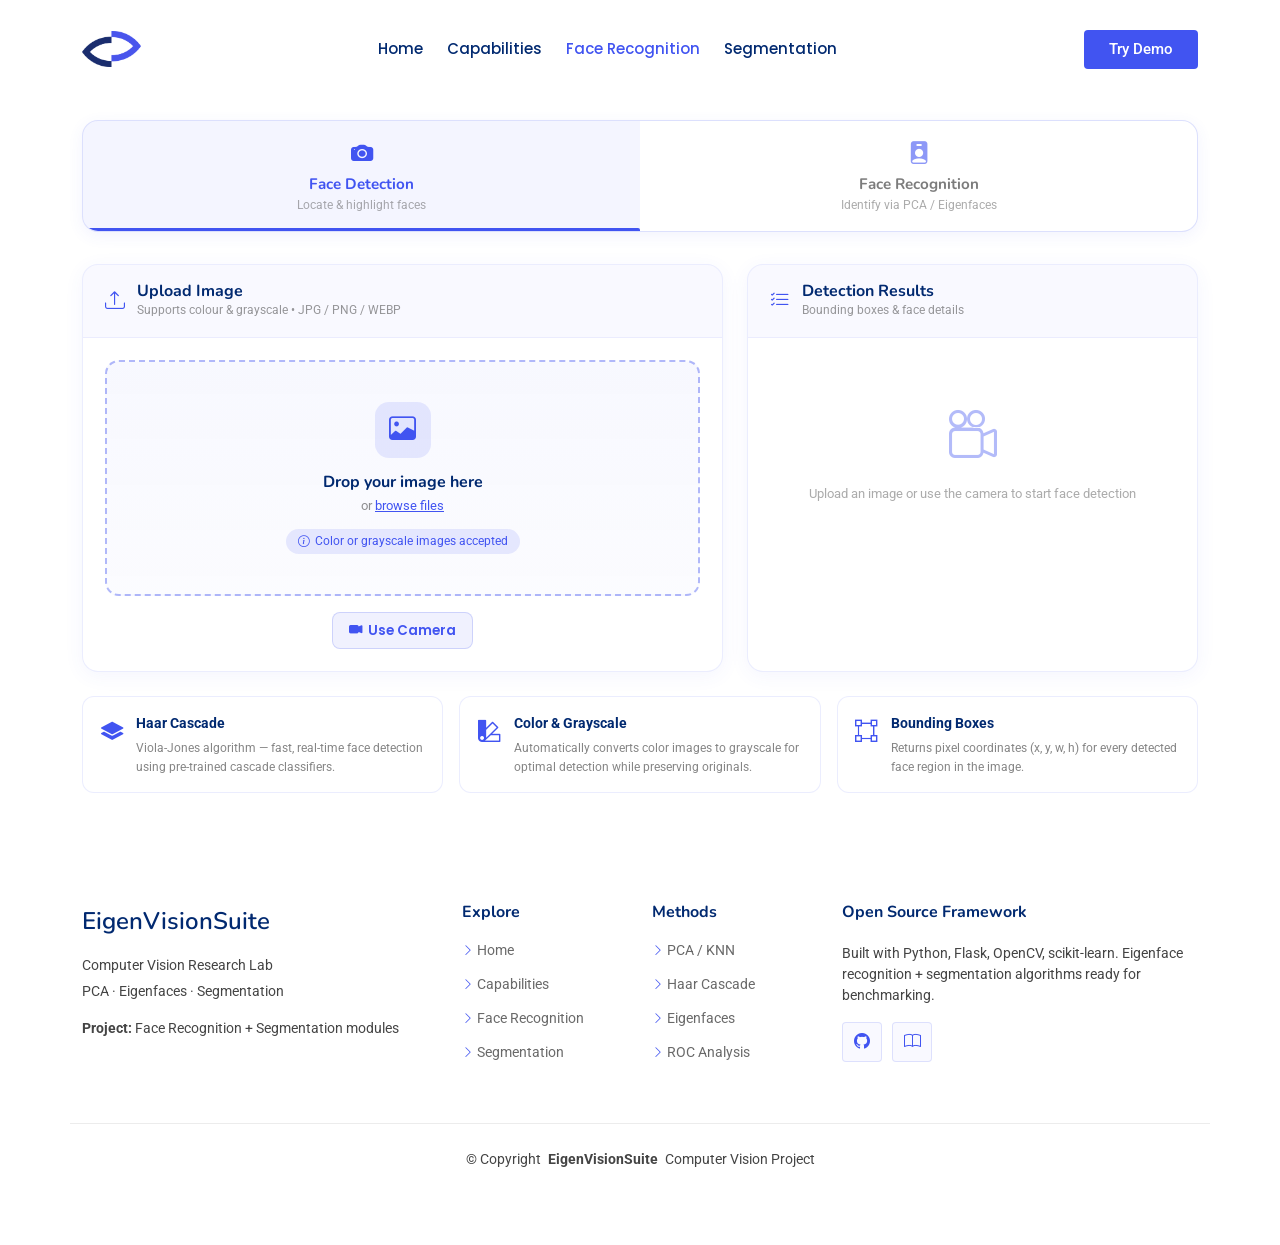
==== commit 8e5ff529: "add feature of face detection" ====
--- a/Frontend/pages/faceRecognition.html
+++ b/Frontend/pages/faceRecognition.html
@@ -3,265 +3,436 @@
 <head>
   <meta charset="utf-8">
   <meta content="width=device-width, initial-scale=1.0" name="viewport">
-  <title>Face Recognition - FlexStart</title>
-
-  <!-- Favicons -->
+  <title>Face Detection & Recognition – EigenVision Suite</title>
+
   <link href="../assets/img/favicon.png" rel="icon">
   <link href="../assets/img/apple-touch-icon.png" rel="apple-touch-icon">
 
-  <!-- Fonts -->
   <link href="https://fonts.googleapis.com" rel="preconnect">
   <link href="https://fonts.gstatic.com" rel="preconnect" crossorigin>
-  <link href="https://fonts.googleapis.com/css2?family=Roboto:ital,wght@0,100;0,300;0,400;0,500;0,700;0,900;1,100;1,300;1,400;1,500;1,700;1,900&family=Poppins:ital,wght@0,100;0,200;0,300;0,400;0,500;0,600;0,700;0,800;0,900;1,100;1,200;1,300;1,400;1,500;1,600;1,700;1,800;1,900&family=Nunito:ital,wght@0,200;0,300;0,400;0,500;0,600;0,700;0,800;0,900;1,200;1,300;1,400;1,500;1,600;1,700;1,800;1,900&display=swap" rel="stylesheet">
-
-  <!-- Vendor CSS Files -->
+  <link href="https://fonts.googleapis.com/css2?family=Roboto:wght@300;400;500;700&family=Poppins:wght@400;500;600;700&family=Nunito:wght@400;600;700;800&display=swap" rel="stylesheet">
+
   <link href="../assets/vendor/bootstrap/css/bootstrap.min.css" rel="stylesheet">
   <link href="../assets/vendor/bootstrap-icons/bootstrap-icons.css" rel="stylesheet">
   <link href="../assets/vendor/aos/aos.css" rel="stylesheet">
   <link href="../assets/vendor/glightbox/css/glightbox.min.css" rel="stylesheet">
   <link href="../assets/vendor/swiper/swiper-bundle.min.css" rel="stylesheet">
-
-  <!-- Main CSS File -->
   <link href="../assets/css/main.css" rel="stylesheet">
+  <link href="../assets/css/faceRecognition.css" rel="stylesheet">
 </head>
 <body class="index-page">
 
   <header id="header" class="header d-flex align-items-center fixed-top">
     <div class="container-fluid container-xl position-relative d-flex align-items-center">
-
       <a href="/" class="logo d-flex align-items-center">
         <img src="../assets/img/Logo-Cv-04.png" alt="">
-        
       </a>
-
       <nav id="navmenu" class="navmenu mx-auto">
         <ul>
           <li><a href="/">Home</a></li>
           <li><a href="/#services">Capabilities</a></li>
-          <li><a href="/#metrics">Model Metrics</a></li>
           <li><a href="/faceRecognition" class="active">Face Recognition</a></li>
           <li><a href="/segmentation">Segmentation</a></li>
         </ul>
         <i class="mobile-nav-toggle d-xl-none bi bi-list"></i>
       </nav>
-
       <a class="btn-getstarted flex-md-shrink-0" href="/faceRecognition">Try Demo</a>
-
     </div>
   </header>
 
   <main class="main" style="padding-top: 80px;">
 
-    <!-- Face Recognition Section -->
-    <section id="face-recognition" class="face-recognition section">
-
-      <div class="container section-title" data-aos="fade-up">
-        <h2>Face Recognition</h2>
-        <p>Upload an image and let the PCA model predict the name.</p>
+    <section class="fr-main-section section">
+      <div class="container">
+
+        <!-- Tab Nav -->
+        <div class="fr-tab-nav" data-aos="fade-up">
+          <button class="fr-tab-btn active" data-tab="detection">
+            <i class="bi bi-camera-fill"></i>
+            <span>Face Detection</span>
+            <small>Locate &amp; highlight faces</small>
+          </button>
+          <button class="fr-tab-btn" data-tab="recognition">
+            <i class="bi bi-person-badge-fill"></i>
+            <span>Face Recognition</span>
+            <small>Identify via PCA / Eigenfaces</small>
+          </button>
+        </div>
+
+        <!-- TAB 1 – DETECTION -->
+        <div id="tab-detection" class="fr-tab-panel active" data-aos="fade-up" data-aos-delay="100">
+          <div class="row g-4 align-items-stretch">
+
+            <!-- Upload card -->
+            <div class="col-lg-7">
+              <div class="fr-card h-100">
+                <div class="fr-card-header">
+                  <i class="bi bi-upload"></i>
+                  <div>
+                    <h3>Upload Image</h3>
+                    <p>Supports colour &amp; grayscale • JPG / PNG / WEBP</p>
+                  </div>
+                </div>
+                <div class="fr-card-body">
+
+                  <!-- Dropzone -->
+                  <div id="det-upload-area" class="fr-dropzone">
+                    <div class="fr-dropzone-inner">
+                      <div class="fr-dropzone-icon"><i class="bi bi-image"></i></div>
+                      <h4>Drop your image here</h4>
+                      <p>or <span class="fr-link">browse files</span></p>
+                      <div class="fr-dropzone-hint"><i class="bi bi-info-circle"></i> Color or grayscale images accepted</div>
+                    </div>
+                    <input id="det-image-input" type="file" accept="image/*" hidden>
+                  </div>
+
+                  <!-- Open Camera Button -->
+                  <div class="text-center mt-3" id="det-camera-btn-wrap">
+                    <button type="button" class="fr-btn fr-btn-ghost" id="det-open-camera-btn">
+                      <i class="bi bi-camera-video-fill"></i> Use Camera
+                    </button>
+                  </div>
+
+                  <!-- Camera Modal -->
+                  <div id="camera-modal" class="fr-camera-modal d-none">
+                    <div class="fr-camera-backdrop"></div>
+                    <div class="fr-camera-dialog">
+                      <div class="fr-camera-header">
+                        <h5><i class="bi bi-camera-video"></i> Live Camera</h5>
+                        <button type="button" class="btn-close" id="camera-close-btn" aria-label="Close"></button>
+                      </div>
+                      <div class="fr-camera-body">
+                        <video id="camera-video" autoplay playsinline muted></video>
+                        <canvas id="camera-canvas" class="d-none"></canvas>
+                      </div>
+                      <div class="fr-camera-footer">
+                        <button type="button" class="fr-btn fr-btn-ghost" id="camera-cancel-btn">Cancel</button>
+                        <button type="button" class="fr-btn fr-btn-primary" id="camera-capture-btn">
+                          <i class="bi bi-camera-fill"></i> Capture
+                        </button>
+                      </div>
+                    </div>
+                  </div>
+
+                  <!-- Preview (after upload / capture) -->
+                  <div id="det-preview-wrap" class="d-none">
+                    <div class="fr-preview-grid">
+                      <div class="fr-preview-item">
+                        <label class="fr-preview-label"><i class="bi bi-image"></i> Original</label>
+                        <img id="det-preview-original" class="fr-preview-img" alt="Original">
+                      </div>
+                      <div class="fr-preview-item">
+                        <label class="fr-preview-label"><i class="bi bi-bounding-box-circles"></i> Detected Faces</label>
+                        <img id="det-preview-result" class="fr-preview-img" alt="Detection result">
+                        <div id="det-preview-placeholder" class="fr-preview-placeholder">
+                          <div class="spinner-border text-primary" role="status"></div>
+                          <span>Running detection…</span>
+                        </div>
+                      </div>
+                    </div>
+                    <div class="d-flex gap-2 mt-3 flex-wrap">
+                      <button id="det-clear-btn" type="button" class="fr-btn fr-btn-ghost"><i class="bi bi-x-circle"></i> Clear</button>
+                      <button id="det-rerun-btn" type="button" class="fr-btn fr-btn-primary"><i class="bi bi-arrow-repeat"></i> Re-run Detection</button>
+                    </div>
+                  </div>
+
+                  <!-- Loading -->
+                  <div id="det-loading" class="fr-status-box d-none">
+                    <div class="fr-status-icon spin"><i class="bi bi-arrow-repeat"></i></div>
+                    <div>
+                      <strong>Detecting faces…</strong>
+                      <p>Running Haar Cascade on your image</p>
+                    </div>
+                  </div>
+
+                  <!-- Error -->
+                  <div id="det-error" class="fr-alert fr-alert-danger d-none">
+                    <i class="bi bi-exclamation-triangle-fill"></i>
+                    <span id="det-error-msg"></span>
+                  </div>
+                </div>
+              </div>
+            </div>
+
+            <!-- Detection results card -->
+            <div class="col-lg-5">
+              <div class="fr-card h-100">
+                <div class="fr-card-header">
+                  <i class="bi bi-list-check"></i>
+                  <div>
+                    <h3>Detection Results</h3>
+                    <p>Bounding boxes &amp; face details</p>
+                  </div>
+                </div>
+                <div class="fr-card-body">
+                  <div id="det-results-empty" class="fr-empty-state">
+                    <i class="bi bi-camera-reels"></i>
+                    <p>Upload an image or use the camera to start face detection</p>
+                  </div>
+                  <div id="det-results" class="d-none">
+                    <div class="fr-result-summary">
+                      <div class="fr-result-count">
+                        <span id="det-face-count">0</span>
+                        <label>Faces Found</label>
+                      </div>
+                      <div class="fr-result-badge" id="det-mode-badge">–</div>
+                    </div>
+                    <div id="det-face-list" class="fr-face-list mt-3"></div>
+                  </div>
+                </div>
+              </div>
+            </div>
+          </div>
+
+          <!-- Detection Info Cards -->
+          <div class="row g-3 mt-2">
+            <div class="col-md-4">
+              <div class="fr-info-card">
+                <i class="bi bi-layers-fill"></i>
+                <div>
+                  <strong>Haar Cascade</strong>
+                  <p>Viola-Jones algorithm — fast, real-time face detection using pre-trained cascade classifiers.</p>
+                </div>
+              </div>
+            </div>
+            <div class="col-md-4">
+              <div class="fr-info-card">
+                <i class="bi bi-palette2"></i>
+                <div>
+                  <strong>Color &amp; Grayscale</strong>
+                  <p>Automatically converts color images to grayscale for optimal detection while preserving originals.</p>
+                </div>
+              </div>
+            </div>
+            <div class="col-md-4">
+              <div class="fr-info-card">
+                <i class="bi bi-bounding-box"></i>
+                <div>
+                  <strong>Bounding Boxes</strong>
+                  <p>Returns pixel coordinates (x, y, w, h) for every detected face region in the image.</p>
+                </div>
+              </div>
+            </div>
+          </div>
+        </div>
+
+        <!-- TAB 2 – RECOGNITION -->
+        <div id="tab-recognition" class="fr-tab-panel" data-aos="fade-up" data-aos-delay="100">
+          <div class="row g-4 align-items-stretch">
+
+            <!-- Upload card -->
+            <div class="col-lg-7">
+              <div class="fr-card h-100">
+                <div class="fr-card-header">
+                  <i class="bi bi-person-bounding-box"></i>
+                  <div>
+                    <h3>Recognize Face</h3>
+                    <p>Upload a cropped face — PCA/KNN will identify the person</p>
+                  </div>
+                </div>
+                <div class="fr-card-body">
+
+                  <!-- Dropzone -->
+                  <div id="rec-upload-area" class="fr-dropzone">
+                    <div class="fr-dropzone-inner">
+                      <div class="fr-dropzone-icon"><i class="bi bi-person-circle"></i></div>
+                      <h4>Drop a face photo here</h4>
+                      <p>or <span class="fr-link">browse files</span></p>
+                      <div class="fr-dropzone-hint"><i class="bi bi-info-circle"></i> Best results with a single, forward-facing face</div>
+                    </div>
+                    <input id="rec-image-input" type="file" accept="image/*" hidden>
+                  </div>
+
+                  <!-- Preview -->
+                  <div id="rec-preview-wrap" class="d-none">
+                    <img id="rec-preview-image" class="fr-preview-single" alt="Selected face">
+                    <div class="d-flex gap-2 mt-3 flex-wrap">
+                      <button id="rec-clear-btn" type="button" class="fr-btn fr-btn-ghost"><i class="bi bi-x-circle"></i> Clear</button>
+                    </div>
+                  </div>
+
+                  <!-- Loading -->
+                  <div id="rec-loading" class="fr-status-box d-none">
+                    <div class="fr-status-icon spin"><i class="bi bi-arrow-repeat"></i></div>
+                    <div>
+                      <strong>Recognizing…</strong>
+                      <p>Projecting onto Eigenface space via PCA</p>
+                    </div>
+                  </div>
+
+                  <!-- Error -->
+                  <div id="rec-error" class="fr-alert fr-alert-danger d-none">
+                    <i class="bi bi-exclamation-triangle-fill"></i>
+                    <span id="rec-error-msg"></span>
+                  </div>
+
+                  <!-- Result -->
+                  <div id="rec-result" class="d-none">
+                    <div class="fr-result-card">
+                      <div class="fr-result-avatar" id="rec-result-avatar">?</div>
+                      <div class="fr-result-info">
+                        <label>Identified as</label>
+                        <h2 id="rec-person-name">–</h2>
+                        <div class="fr-confidence-row">
+                          <span>Confidence</span>
+                          <strong id="rec-confidence-pct">–</strong>
+                        </div>
+                        <div class="fr-progress-track">
+                          <div class="fr-progress-fill" id="rec-conf-bar" style="width: 0%"></div>
+                        </div>
+                        <small class="text-muted">PCA distance: <span id="rec-distance">–</span></small>
+                      </div>
+                    </div>
+                  </div>
+
+                </div>
+              </div>
+            </div>
+
+            <!-- ROC + Known People (you can add back if needed) -->
+            <div class="col-lg-5 d-flex flex-column gap-4">
+              <!-- ROC -->
+              <div class="fr-card flex-grow-0">
+                <div class="fr-card-header">
+                  <i class="bi bi-graph-up-arrow"></i>
+                  <div>
+                    <h3>ROC Curve</h3>
+                    <p>Receiver Operating Characteristic</p>
+                  </div>
+                </div>
+                <div class="fr-card-body text-center">
+                  <img src="../assets/img/output.png" class="fr-roc-img" alt="ROC Curve">
+                  <p class="mt-2 text-muted" style="font-size:0.78rem;">ROC curve for PCA-based face recognition (one-vs-rest).</p>
+                </div>
+              </div>
+            </div>
+          </div>
+
+          <!-- Model Metrics -->
+          <div class="fr-metrics-section mt-5" data-aos="fade-up">
+            <div class="fr-section-label"><i class="bi bi-bar-chart-line-fill"></i> Model Evaluation Metrics</div>
+            <div id="metrics-loading" class="fr-metrics-loading">
+              <div class="spinner-border text-primary" role="status"></div>
+              <p>Loading model metrics…</p>
+            </div>
+            <div id="metrics-content" style="display:none;">
+              <!-- KPI row -->
+              <div class="row g-3 mb-4">
+                <div class="col-md-4">
+                  <div class="fr-kpi-card">
+                    <div class="fr-kpi-icon" style="--kpi-color:#4154f1"><i class="bi bi-mortarboard-fill"></i></div>
+                    <div>
+                      <small>Train Accuracy</small>
+                      <h3 id="train-accuracy">–</h3>
+                    </div>
+                  </div>
+                </div>
+                <div class="col-md-4">
+                  <div class="fr-kpi-card">
+                    <div class="fr-kpi-icon" style="--kpi-color:#20c997"><i class="bi bi-patch-check-fill"></i></div>
+                    <div>
+                      <small>Test Accuracy</small>
+                      <h3 id="test-accuracy">–</h3>
+                    </div>
+                  </div>
+                </div>
+                <div class="col-md-4">
+                  <div class="fr-kpi-card">
+                    <div class="fr-kpi-icon" style="--kpi-color:#fd7e14"><i class="bi bi-cpu-fill"></i></div>
+                    <div>
+                      <small>Model Info</small>
+                      <small id="model-info" class="d-block text-muted mt-1">–</small>
+                    </div>
+                  </div>
+                </div>
+              </div>
+              <!-- Per-class table -->
+              <div class="fr-card">
+                <div class="fr-card-header">
+                  <i class="bi bi-table"></i>
+                  <div><h3>Per-Class Accuracy</h3><p>Recognition performance for each individual</p></div>
+                </div>
+                <div class="fr-card-body p-0">
+                  <div class="table-responsive">
+                    <table class="table fr-table mb-0">
+                      <thead>
+                        <tr><th>#</th><th>Person</th><th>Test Samples</th><th>Accuracy</th><th>Bar</th></tr>
+                      </thead>
+                      <tbody id="class-metrics-table">
+                        <tr><td colspan="5" class="text-center text-muted py-3">Loading…</td></tr>
+                      </tbody>
+                    </table>
+                  </div>
+                </div>
+              </div>
+            </div>
+            <div id="metrics-error" style="display:none;">
+              <div class="fr-alert fr-alert-warning">
+                <i class="bi bi-exclamation-circle"></i>
+                <span id="metrics-error-text">Could not load model metrics. Make sure the Flask backend is running.</span>
+              </div>
+            </div>
+          </div>
+        </div><!-- /tab-recognition -->
+
       </div>
-
-      <div class="container" data-aos="fade-up" data-aos-delay="100">
-        <div class="row g-4 align-items-stretch">
-          <div class="col-lg-7">
-            <div class="card border-0 shadow-sm h-100">
-              <div class="card-body p-4 p-lg-5">
-                <div id="upload-area" class="upload-dropzone text-center">
-                  <i class="bi bi-cloud-arrow-up upload-icon"></i>
-                  <h3 class="h4 mt-3">Drop an image here</h3>
-                  <p class="mb-0">or click to choose a face photo</p>
-                  <input id="image-input" type="file" accept="image/*" hidden>
-                </div>
-
-                <div id="preview-container" class="mt-4 d-none">
-                  <img id="preview-image" class="img-fluid rounded preview-image" alt="Selected preview">
-                  <div class="d-flex gap-2 mt-3">
-                    <button id="clear-btn" type="button" class="btn btn-outline-primary">Clear Image</button>
-                    <a href="/segmentation" class="btn btn-primary">Segmentation Placeholder</a>
-                  </div>
-                </div>
-
-                <div id="loading-spinner" class="text-center mt-4 d-none">
-                  <div class="spinner-border text-primary" role="status" aria-hidden="true"></div>
-                  <p class="mt-3 mb-0">Predicting name...</p>
-                </div>
-
-                <div id="results-container" class="alert alert-success mt-4 d-none">
-                  <h3 class="h5 alert-heading">Recognition Result</h3>
-                  <p class="mb-2"><strong>Name:</strong> <span id="person-name"></span></p>
-                  <p class="mb-2"><strong>Confidence:</strong> <span id="confidence-level"></span></p>
-                  <div class="progress" style="height: 10px;">
-                    <div id="confidence-bar" class="progress-bar" role="progressbar" style="width: 0%"></div>
-                  </div>
-                </div>
-
-                <div id="error-container" class="alert alert-danger mt-4 d-none">
-                  <p id="error-message" class="mb-0"></p>
-                </div>
-              </div>
-            </div>
-          </div>
-
-          <div class="col-lg-5">
-            <div class="card border-0 shadow-sm h-100">
-              <div class="card-body p-4 p-lg-5 text-center">
-                <h3 class="h4 mb-4">ROC Curve</h3>
-                <img src="../assets/img/output.png" class="img-fluid rounded shadow-sm" alt="ROC Curve">
-                <p class="mt-4 text-muted small">Receiver Operating Characteristic (ROC) curve showing the performance of our PCA-based recognition model.</p>
-              </div>
-            </div>
-          </div>
-        </div>
-
-        <!-- Model Evaluation Metrics -->
-        <div class="row g-4 mt-5">
-          <div class="col-12">
-            <h3 class="h4 mb-4">Model Evaluation Metrics (PCA Notebook)</h3>
-          </div>
-          <div id="metrics-loading" class="col-12">
-            <div class="text-center">
-              <div class="spinner-border text-primary" role="status">
-                <span class="visually-hidden">Loading metrics...</span>
-              </div>
-              <p class="mt-2 text-muted">Loading model evaluation metrics...</p>
-            </div>
-          </div>
-          <div id="metrics-content" style="display: none;" class="col-12">
-            <!-- Accuracy Metrics -->
-            <div class="row g-3 mb-4">
-              <div class="col-md-4">
-                <div class="card border-0 shadow-sm">
-                  <div class="card-body text-center">
-                    <h6 class="text-muted mb-2">Train Accuracy</h6>
-                    <h3 class="text-primary" id="train-accuracy">-</h3>
-                  </div>
-                </div>
-              </div>
-              <div class="col-md-4">
-                <div class="card border-0 shadow-sm">
-                  <div class="card-body text-center">
-                    <h6 class="text-muted mb-2">Test Accuracy</h6>
-                    <h3 class="text-success" id="test-accuracy">-</h3>
-                  </div>
-                </div>
-              </div>
-              <div class="col-md-4">
-                <div class="card border-0 shadow-sm">
-                  <div class="card-body text-center">
-                    <h6 class="text-muted mb-2">Model Info</h6>
-                    <small id="model-info" class="text-muted d-block">-</small>
-                  </div>
-                </div>
-              </div>
-            </div>
-
-            <!-- Per-Class Metrics -->
-            <div class="card border-0 shadow-sm">
-              <div class="card-body">
-                <h5 class="mb-3">Per-Class Accuracy</h5>
-                <div class="table-responsive">
-                  <table class="table table-sm">
-                    <thead>
-                      <tr>
-                        <th>Person</th>
-                        <th>Test Samples</th>
-                        <th>Accuracy</th>
-                      </tr>
-                    </thead>
-                    <tbody id="class-metrics-table">
-                      <tr><td colspan="3" class="text-center text-muted">Loading...</td></tr>
-                    </tbody>
-                  </table>
-                </div>
-              </div>
-            </div>
-          </div>
-          <div id="metrics-error" style="display: none;" class="col-12">
-            <div class="alert alert-warning">
-              <i class="bi bi-exclamation-circle"></i>
-              <span id="metrics-error-text">Could not load model metrics</span>
-            </div>
-          </div>
-        </div>
-      </div>
-
-    </section><!-- /Face Recognition Section -->
+    </section>
 
   </main>
 
   <footer id="footer" class="footer">
-
     <div class="container footer-top">
       <div class="row gy-4">
         <div class="col-lg-4 col-md-6 footer-about">
-          <a href="/" class="d-flex align-items-center">
-            <span class="sitename">FlexStart</span>
-          </a>
+          <a href="/" class="d-flex align-items-center"><span class="sitename">EigenVisionSuite</span></a>
           <div class="footer-contact pt-3">
-            <p>A108 Adam Street</p>
-            <p>New York, NY 535022</p>
-            <p class="mt-3"><strong>Phone:</strong> <span>+1 5589 55488 55</span></p>
-            <p><strong>Email:</strong> <span>info@example.com</span></p>
-          </div>
-        </div>
-
+            <p>Computer Vision Research Lab</p>
+            <p>PCA · Eigenfaces · Segmentation</p>
+            <p class="mt-3"><strong>Project:</strong> Face Recognition + Segmentation modules</p>
+          </div>
+        </div>
         <div class="col-lg-2 col-md-3 footer-links">
-          <h4>Useful Links</h4>
+          <h4>Explore</h4>
           <ul>
             <li><i class="bi bi-chevron-right"></i> <a href="/">Home</a></li>
-            <li><i class="bi bi-chevron-right"></i> <a href="#">About us</a></li>
-            <li><i class="bi bi-chevron-right"></i> <a href="#">Services</a></li>
-            <li><i class="bi bi-chevron-right"></i> <a href="#">Terms of service</a></li>
+            <li><i class="bi bi-chevron-right"></i> <a href="/#services">Capabilities</a></li>
+            <li><i class="bi bi-chevron-right"></i> <a href="/faceRecognition">Face Recognition</a></li>
+            <li><i class="bi bi-chevron-right"></i> <a href="/segmentation">Segmentation</a></li>
           </ul>
         </div>
-
         <div class="col-lg-2 col-md-3 footer-links">
-          <h4>Our Services</h4>
+          <h4>Methods</h4>
           <ul>
-            <li><i class="bi bi-chevron-right"></i> <a href="#">Web Design</a></li>
-            <li><i class="bi bi-chevron-right"></i> <a href="#">Web Development</a></li>
-            <li><i class="bi bi-chevron-right"></i> <a href="#">Product Management</a></li>
-            <li><i class="bi bi-chevron-right"></i> <a href="#">Marketing</a></li>
+            <li><i class="bi bi-chevron-right"></i> <a href="#">PCA / KNN</a></li>
+            <li><i class="bi bi-chevron-right"></i> <a href="#">Haar Cascade</a></li>
+            <li><i class="bi bi-chevron-right"></i> <a href="#">Eigenfaces</a></li>
+            <li><i class="bi bi-chevron-right"></i> <a href="#">ROC Analysis</a></li>
           </ul>
         </div>
-
         <div class="col-lg-4 col-md-12">
-          <h4>Follow Us</h4>
-          <p>Cras fermentum odio eu feugiat lide par naso tierra videa magna derita valies</p>
+          <h4>Open Source Framework</h4>
+          <p>Built with Python, Flask, OpenCV, scikit-learn. Eigenface recognition + segmentation algorithms ready for benchmarking.</p>
           <div class="social-links d-flex">
-            <a href=""><i class="bi bi-twitter-x"></i></a>
-            <a href=""><i class="bi bi-facebook"></i></a>
-            <a href=""><i class="bi bi-instagram"></i></a>
-            <a href=""><i class="bi bi-linkedin"></i></a>
-          </div>
-        </div>
-
+            <a href="#"><i class="bi bi-github"></i></a>
+            <a href="#"><i class="bi bi-book"></i></a>
+          </div>
+        </div>
       </div>
     </div>
-
     <div class="container copyright text-center mt-4">
-      <p>© <span>Copyright</span> <strong class="px-1 sitename">FlexStart</strong> <span>All Rights Reserved</span></p>
-      <div class="credits">
-        Designed by <a href="https://bootstrapmade.com/">BootstrapMade</a> Distributed by <a href="https://themewagon.com/">ThemeWagon</a>
-      </div>
+      <p>© <span>Copyright</span> <strong class="px-1 sitename">EigenVisionSuite</strong> <span>Computer Vision Project</span></p>
     </div>
-
   </footer>
 
-  <!-- Scroll Top -->
   <a href="#" id="scroll-top" class="scroll-top d-flex align-items-center justify-content-center"><i class="bi bi-arrow-up-short"></i></a>
 
-  <!-- Vendor JS Files -->
   <script src="../assets/vendor/bootstrap/js/bootstrap.bundle.min.js"></script>
-  <script src="../assets/vendor/php-email-form/validate.js"></script>
   <script src="../assets/vendor/aos/aos.js"></script>
   <script src="../assets/vendor/glightbox/js/glightbox.min.js"></script>
   <script src="../assets/vendor/purecounter/purecounter_vanilla.js"></script>
   <script src="../assets/vendor/imagesloaded/imagesloaded.pkgd.min.js"></script>
-  <script src="../assets/vendor/isotope-layout/isotope.pkgd.min.js"></script>
   <script src="../assets/vendor/swiper/swiper-bundle.min.js"></script>
-
-  <!-- Main JS File -->
   <script src="../assets/js/main.js"></script>
-
+  <script src="../assets/js/faceRecognition.js"></script>
 </body>
-</html>
+</html>
--- a/Frontend/assets/css/faceRecognition.css
+++ b/Frontend/assets/css/faceRecognition.css
@@ -0,0 +1,903 @@
+/* ═══════════════════════════════════════════════
+   faceRecognition.css
+   Enhanced Face Detection & Recognition page
+═══════════════════════════════════════════════ */
+
+/* ── Hero Strip ──────────────────────────────── */
+.fr-hero-strip {
+  background: linear-gradient(135deg,
+    color-mix(in srgb, var(--accent-color), transparent 94%) 0%,
+    color-mix(in srgb, var(--accent-color), transparent 98%) 100%);
+  border-bottom: 1px solid color-mix(in srgb, var(--accent-color), transparent 88%);
+  padding: 2rem 0 1.75rem;
+}
+
+.fr-hero-title {
+  font-family: var(--heading-font);
+  font-size: 2rem;
+  font-weight: 800;
+  color: var(--heading-color);
+  margin: 0.25rem 0 0.5rem;
+}
+
+.fr-hero-sub {
+  color: color-mix(in srgb, var(--default-color), transparent 30%);
+  font-size: 0.93rem;
+  max-width: 640px;
+  margin: 0;
+}
+
+.fr-pill {
+  display: inline-flex;
+  align-items: center;
+  gap: 5px;
+  background: color-mix(in srgb, var(--accent-color), transparent 90%);
+  color: var(--accent-color);
+  border-radius: 40px;
+  padding: 0.2rem 0.75rem;
+  font-size: 0.72rem;
+  font-weight: 600;
+  font-family: var(--nav-font);
+  letter-spacing: 0.02em;
+}
+
+.fr-stat-row {
+  display: flex;
+  gap: 0.75rem;
+  justify-content: flex-end;
+  flex-wrap: wrap;
+}
+
+.fr-stat-chip {
+  background: var(--surface-color);
+  border: 1px solid color-mix(in srgb, var(--accent-color), transparent 84%);
+  border-radius: 12px;
+  padding: 0.6rem 1rem;
+  text-align: center;
+  min-width: 80px;
+  box-shadow: 0 2px 8px rgba(65,84,241,0.06);
+}
+
+.fr-stat-val {
+  display: block;
+  font-size: 1.25rem;
+  font-weight: 800;
+  color: var(--accent-color);
+  font-family: var(--heading-font);
+  line-height: 1;
+}
+
+.fr-stat-label {
+  display: block;
+  font-size: 0.67rem;
+  color: color-mix(in srgb, var(--default-color), transparent 40%);
+  font-weight: 500;
+  margin-top: 3px;
+  white-space: nowrap;
+}
+
+/* ── Tab Navigation ──────────────────────────── */
+.fr-tab-nav {
+  display: flex;
+  gap: 0;
+  border-radius: 16px;
+  overflow: hidden;
+  border: 1px solid color-mix(in srgb, var(--accent-color), transparent 82%);
+  background: var(--surface-color);
+  margin-bottom: 2rem;
+  box-shadow: 0 4px 16px rgba(65,84,241,0.07);
+}
+
+.fr-tab-btn {
+  flex: 1;
+  display: flex;
+  flex-direction: column;
+  align-items: center;
+  gap: 2px;
+  padding: 1rem 1.5rem;
+  border: none;
+  background: transparent;
+  cursor: pointer;
+  transition: all 0.25s ease;
+  position: relative;
+}
+
+.fr-tab-btn i {
+  font-size: 1.4rem;
+  color: color-mix(in srgb, var(--accent-color), transparent 40%);
+  transition: color 0.25s;
+}
+
+.fr-tab-btn span {
+  font-family: var(--heading-font);
+  font-size: 0.95rem;
+  font-weight: 700;
+  color: color-mix(in srgb, var(--default-color), transparent 30%);
+  transition: color 0.25s;
+}
+
+.fr-tab-btn small {
+  font-size: 0.72rem;
+  color: color-mix(in srgb, var(--default-color), transparent 55%);
+}
+
+.fr-tab-btn::after {
+  content: '';
+  position: absolute;
+  bottom: 0;
+  left: 0; right: 0;
+  height: 3px;
+  background: var(--accent-color);
+  transform: scaleX(0);
+  transition: transform 0.25s ease;
+  border-radius: 2px 2px 0 0;
+}
+
+.fr-tab-btn.active {
+  background: color-mix(in srgb, var(--accent-color), transparent 94%);
+}
+
+.fr-tab-btn.active i { color: var(--accent-color); }
+.fr-tab-btn.active span { color: var(--accent-color); }
+.fr-tab-btn.active::after { transform: scaleX(1); }
+
+.fr-tab-btn:not(.active):hover {
+  background: color-mix(in srgb, var(--accent-color), transparent 97%);
+}
+
+/* ── Tab Panels ──────────────────────────────── */
+.fr-tab-panel {
+  display: none;
+}
+.fr-tab-panel.active {
+  display: block;
+  animation: fr-fade-in 0.3s ease;
+}
+
+@keyframes fr-fade-in {
+  from { opacity: 0; transform: translateY(8px); }
+  to   { opacity: 1; transform: translateY(0);   }
+}
+
+/* ── Cards ───────────────────────────────────── */
+.fr-card {
+  background: var(--surface-color);
+  border-radius: 16px;
+  border: 1px solid color-mix(in srgb, var(--accent-color), transparent 90%);
+  box-shadow: 0 4px 20px rgba(65,84,241,0.06);
+  overflow: hidden;
+  transition: box-shadow 0.2s;
+}
+
+.fr-card:hover {
+  box-shadow: 0 8px 32px rgba(65,84,241,0.1);
+}
+
+.fr-card-header {
+  display: flex;
+  align-items: center;
+  gap: 0.75rem;
+  padding: 1.1rem 1.4rem;
+  border-bottom: 1px solid color-mix(in srgb, var(--accent-color), transparent 92%);
+  background: color-mix(in srgb, var(--accent-color), transparent 97%);
+}
+
+.fr-card-header > i {
+  font-size: 1.25rem;
+  color: var(--accent-color);
+  flex-shrink: 0;
+}
+
+.fr-card-header h3 {
+  font-size: 1rem;
+  font-weight: 700;
+  margin: 0;
+  color: var(--heading-color);
+  font-family: var(--heading-font);
+}
+
+.fr-card-header p {
+  font-size: 0.75rem;
+  color: color-mix(in srgb, var(--default-color), transparent 45%);
+  margin: 0;
+}
+
+.fr-card-body {
+  padding: 1.4rem;
+}
+
+/* ── Dropzone ────────────────────────────────── */
+.fr-dropzone {
+  border: 2px dashed color-mix(in srgb, var(--accent-color), transparent 60%);
+  border-radius: 14px;
+  padding: 2.5rem 1.5rem;
+  text-align: center;
+  cursor: pointer;
+  background: linear-gradient(180deg,
+    color-mix(in srgb, var(--accent-color), transparent 96%),
+    color-mix(in srgb, var(--accent-color), transparent 98%));
+  transition: all 0.22s ease;
+  position: relative;
+}
+
+.fr-dropzone:hover,
+.fr-dropzone.dragover {
+  border-color: var(--accent-color);
+  background: color-mix(in srgb, var(--accent-color), transparent 92%);
+  transform: translateY(-2px);
+  box-shadow: 0 10px 28px rgba(65,84,241,0.1);
+}
+
+.fr-dropzone-inner {
+  pointer-events: none;
+}
+
+.fr-dropzone-icon {
+  width: 56px;
+  height: 56px;
+  border-radius: 14px;
+  background: color-mix(in srgb, var(--accent-color), transparent 88%);
+  display: flex;
+  align-items: center;
+  justify-content: center;
+  margin: 0 auto 0.9rem;
+  font-size: 1.7rem;
+  color: var(--accent-color);
+}
+
+.fr-dropzone h4 {
+  font-size: 1rem;
+  font-weight: 700;
+  color: var(--heading-color);
+  margin: 0 0 0.25rem;
+}
+
+.fr-dropzone p {
+  font-size: 0.84rem;
+  color: color-mix(in srgb, var(--default-color), transparent 40%);
+  margin: 0 0 0.75rem;
+}
+
+.fr-link {
+  color: var(--accent-color);
+  text-decoration: underline;
+  cursor: pointer;
+}
+
+.fr-dropzone-hint {
+  display: inline-flex;
+  align-items: center;
+  gap: 5px;
+  font-size: 0.72rem;
+  background: color-mix(in srgb, var(--accent-color), transparent 88%);
+  color: var(--accent-color);
+  border-radius: 30px;
+  padding: 0.25rem 0.75rem;
+}
+
+/* ── Preview Grid ────────────────────────────── */
+.fr-preview-grid {
+  display: grid;
+  grid-template-columns: 1fr 1fr;
+  gap: 0.75rem;
+}
+
+.fr-preview-item {
+  position: relative;
+}
+
+.fr-preview-label {
+  display: flex;
+  align-items: center;
+  gap: 5px;
+  font-size: 0.72rem;
+  font-weight: 600;
+  color: color-mix(in srgb, var(--default-color), transparent 35%);
+  margin-bottom: 0.35rem;
+}
+
+.fr-preview-img {
+  width: 100%;
+  aspect-ratio: 4/3;
+  object-fit: contain;
+  border-radius: 10px;
+  border: 1px solid color-mix(in srgb, var(--accent-color), transparent 86%);
+  background: color-mix(in srgb, var(--accent-color), transparent 96%);
+}
+
+.fr-preview-placeholder {
+  position: absolute;
+  inset: 22px 0 0 0;
+  border-radius: 10px;
+  background: color-mix(in srgb, var(--background-color), transparent 15%);
+  display: flex;
+  flex-direction: column;
+  align-items: center;
+  justify-content: center;
+  gap: 0.5rem;
+  font-size: 0.78rem;
+  color: color-mix(in srgb, var(--default-color), transparent 40%);
+}
+
+.fr-preview-placeholder.d-none { display: none !important; }
+
+.fr-preview-single {
+  width: 100%;
+  max-height: 320px;
+  object-fit: contain;
+  border-radius: 12px;
+  border: 1px solid color-mix(in srgb, var(--accent-color), transparent 84%);
+  background: color-mix(in srgb, var(--accent-color), transparent 96%);
+}
+
+/* ── Buttons ─────────────────────────────────── */
+.fr-btn {
+  display: inline-flex;
+  align-items: center;
+  gap: 6px;
+  padding: 0.45rem 1rem;
+  border-radius: 8px;
+  font-size: 0.84rem;
+  font-weight: 600;
+  border: none;
+  cursor: pointer;
+  transition: all 0.2s;
+  font-family: var(--nav-font);
+}
+
+.fr-btn-primary {
+  background: var(--accent-color);
+  color: #fff;
+}
+.fr-btn-primary:hover {
+  background: color-mix(in srgb, var(--accent-color), transparent 15%);
+  transform: translateY(-1px);
+}
+
+.fr-btn-ghost {
+  background: color-mix(in srgb, var(--accent-color), transparent 92%);
+  color: var(--accent-color);
+  border: 1px solid color-mix(in srgb, var(--accent-color), transparent 80%);
+}
+.fr-btn-ghost:hover {
+  background: color-mix(in srgb, var(--accent-color), transparent 85%);
+}
+
+/* ── Status / Alerts ─────────────────────────── */
+.fr-status-box {
+  display: flex;
+  align-items: center;
+  gap: 1rem;
+  background: color-mix(in srgb, var(--accent-color), transparent 95%);
+  border: 1px solid color-mix(in srgb, var(--accent-color), transparent 85%);
+  border-radius: 12px;
+  padding: 1rem 1.2rem;
+  margin-top: 1rem;
+}
+
+.fr-status-icon {
+  width: 40px; height: 40px;
+  border-radius: 10px;
+  background: var(--accent-color);
+  color: #fff;
+  display: flex;
+  align-items: center;
+  justify-content: center;
+  font-size: 1.1rem;
+  flex-shrink: 0;
+}
+
+.fr-status-box strong { font-size: 0.9rem; color: var(--heading-color); }
+.fr-status-box p { margin: 0; font-size: 0.78rem; color: color-mix(in srgb, var(--default-color), transparent 40%); }
+
+.spin i { animation: fr-spin 0.9s linear infinite; }
+@keyframes fr-spin { to { transform: rotate(360deg); } }
+
+.fr-alert {
+  display: flex;
+  align-items: center;
+  gap: 0.6rem;
+  border-radius: 10px;
+  padding: 0.8rem 1rem;
+  font-size: 0.84rem;
+  margin-top: 0.75rem;
+}
+.fr-alert-danger  { background: rgba(220,53,69,0.08);  border: 1px solid rgba(220,53,69,0.2);  color: #c0392b; }
+.fr-alert-warning { background: rgba(255,193,7,0.1);   border: 1px solid rgba(255,193,7,0.25); color: #856404; }
+
+/* ── Detection Results ───────────────────────── */
+.fr-empty-state {
+  text-align: center;
+  padding: 2.5rem 1rem;
+  color: color-mix(in srgb, var(--default-color), transparent 55%);
+}
+.fr-empty-state i {
+  font-size: 3rem;
+  display: block;
+  margin-bottom: 0.75rem;
+  color: color-mix(in srgb, var(--accent-color), transparent 60%);
+}
+.fr-empty-state p { font-size: 0.84rem; margin: 0; }
+
+.fr-result-summary {
+  display: flex;
+  align-items: center;
+  justify-content: space-between;
+  background: color-mix(in srgb, var(--accent-color), transparent 94%);
+  border-radius: 10px;
+  padding: 0.9rem 1.1rem;
+}
+
+.fr-result-count span {
+  font-size: 2rem;
+  font-weight: 800;
+  color: var(--accent-color);
+  font-family: var(--heading-font);
+  display: block;
+  line-height: 1;
+}
+
+.fr-result-count label {
+  font-size: 0.72rem;
+  color: color-mix(in srgb, var(--default-color), transparent 40%);
+}
+
+.fr-result-badge {
+  background: var(--accent-color);
+  color: #fff;
+  border-radius: 8px;
+  padding: 0.3rem 0.8rem;
+  font-size: 0.75rem;
+  font-weight: 700;
+  font-family: var(--nav-font);
+}
+
+.fr-face-list { display: flex; flex-direction: column; gap: 0.5rem; }
+
+.fr-face-item {
+  display: flex;
+  align-items: center;
+  gap: 0.75rem;
+  background: var(--background-color);
+  border: 1px solid color-mix(in srgb, var(--default-color), transparent 90%);
+  border-radius: 10px;
+  padding: 0.6rem 0.9rem;
+  font-size: 0.82rem;
+  animation: fr-fade-in 0.3s ease both;
+}
+
+.fr-face-num {
+  width: 26px; height: 26px;
+  border-radius: 7px;
+  background: color-mix(in srgb, var(--accent-color), transparent 88%);
+  color: var(--accent-color);
+  font-weight: 700;
+  font-size: 0.75rem;
+  display: flex;
+  align-items: center;
+  justify-content: center;
+  flex-shrink: 0;
+}
+
+.fr-face-coords {
+  color: color-mix(in srgb, var(--default-color), transparent 35%);
+  flex: 1;
+}
+
+.fr-face-size {
+  background: color-mix(in srgb, #20c997, transparent 85%);
+  color: #0b7a5e;
+  border-radius: 6px;
+  padding: 0.15rem 0.5rem;
+  font-size: 0.7rem;
+  font-weight: 600;
+}
+
+/* ── Recognition Result Card ─────────────────── */
+.fr-result-card {
+  display: flex;
+  align-items: center;
+  gap: 1.1rem;
+  background: color-mix(in srgb, var(--accent-color), transparent 95%);
+  border: 1px solid color-mix(in srgb, var(--accent-color), transparent 82%);
+  border-radius: 14px;
+  padding: 1.2rem;
+  margin-top: 1rem;
+  animation: fr-fade-in 0.3s ease;
+}
+
+.fr-result-avatar {
+  width: 64px; height: 64px;
+  border-radius: 16px;
+  background: linear-gradient(135deg, var(--accent-color), #6c8cff);
+  color: #fff;
+  font-size: 1.6rem;
+  font-weight: 800;
+  display: flex;
+  align-items: center;
+  justify-content: center;
+  flex-shrink: 0;
+  font-family: var(--heading-font);
+  box-shadow: 0 4px 12px rgba(65,84,241,0.25);
+}
+
+.fr-result-info label {
+  font-size: 0.72rem;
+  color: color-mix(in srgb, var(--default-color), transparent 45%);
+  text-transform: uppercase;
+  letter-spacing: 0.06em;
+  font-weight: 600;
+}
+
+.fr-result-info h2 {
+  font-size: 1.35rem;
+  font-weight: 800;
+  color: var(--heading-color);
+  margin: 0.15rem 0 0.4rem;
+  font-family: var(--heading-font);
+}
+
+.fr-confidence-row {
+  display: flex;
+  align-items: center;
+  justify-content: space-between;
+  font-size: 0.78rem;
+  color: color-mix(in srgb, var(--default-color), transparent 35%);
+  margin-bottom: 0.3rem;
+}
+
+.fr-confidence-row strong {
+  color: var(--accent-color);
+  font-size: 0.95rem;
+}
+
+.fr-progress-track {
+  height: 8px;
+  border-radius: 4px;
+  background: color-mix(in srgb, var(--accent-color), transparent 82%);
+  overflow: hidden;
+  margin-bottom: 0.5rem;
+}
+
+.fr-progress-fill {
+  height: 100%;
+  border-radius: 4px;
+  background: linear-gradient(90deg, var(--accent-color), #6c8cff);
+  transition: width 0.6s cubic-bezier(0.25, 1, 0.5, 1);
+}
+
+/* ── Known People Grid ───────────────────────── */
+.fr-people-grid {
+  display: grid;
+  grid-template-columns: repeat(auto-fill, minmax(80px, 1fr));
+  gap: 0.6rem;
+}
+
+.fr-people-item {
+  display: flex;
+  flex-direction: column;
+  align-items: center;
+  gap: 0.35rem;
+  padding: 0.65rem 0.4rem;
+  border-radius: 12px;
+  background: color-mix(in srgb, var(--accent-color), transparent 95%);
+  border: 1px solid color-mix(in srgb, var(--accent-color), transparent 88%);
+  text-align: center;
+  cursor: default;
+  transition: all 0.18s;
+}
+
+.fr-people-item:hover {
+  background: color-mix(in srgb, var(--accent-color), transparent 88%);
+  transform: translateY(-2px);
+}
+
+.fr-person-avatar {
+  width: 38px; height: 38px;
+  border-radius: 10px;
+  background: linear-gradient(135deg, var(--accent-color), #6c8cff);
+  color: #fff;
+  font-weight: 700;
+  font-size: 1rem;
+  display: flex;
+  align-items: center;
+  justify-content: center;
+  font-family: var(--heading-font);
+}
+
+.fr-person-name {
+  font-size: 0.68rem;
+  font-weight: 600;
+  color: var(--heading-color);
+  word-break: break-all;
+  line-height: 1.2;
+}
+
+.fr-people-loading {
+  display: flex;
+  align-items: center;
+  gap: 0.5rem;
+  font-size: 0.82rem;
+  color: color-mix(in srgb, var(--default-color), transparent 45%);
+  padding: 1rem;
+  grid-column: 1/-1;
+}
+
+/* ── ROC Image ───────────────────────────────── */
+.fr-roc-img {
+  width: 100%;
+  max-height: 200px;
+  object-fit: contain;
+  border-radius: 10px;
+  border: 1px solid color-mix(in srgb, var(--accent-color), transparent 88%);
+  background: color-mix(in srgb, var(--accent-color), transparent 97%);
+}
+
+/* ── Info Cards ──────────────────────────────── */
+.fr-info-card {
+  display: flex;
+  align-items: flex-start;
+  gap: 0.85rem;
+  background: var(--surface-color);
+  border: 1px solid color-mix(in srgb, var(--accent-color), transparent 90%);
+  border-radius: 12px;
+  padding: 1rem 1.1rem;
+  height: 100%;
+  transition: all 0.2s;
+}
+
+.fr-info-card:hover {
+  border-color: color-mix(in srgb, var(--accent-color), transparent 70%);
+  box-shadow: 0 4px 16px rgba(65,84,241,0.08);
+}
+
+.fr-info-card > i {
+  font-size: 1.4rem;
+  color: var(--accent-color);
+  flex-shrink: 0;
+  margin-top: 2px;
+}
+
+.fr-info-card strong {
+  font-size: 0.9rem;
+  font-weight: 700;
+  color: var(--heading-color);
+  display: block;
+  margin-bottom: 0.25rem;
+}
+
+.fr-info-card p {
+  font-size: 0.78rem;
+  color: color-mix(in srgb, var(--default-color), transparent 35%);
+  margin: 0;
+  line-height: 1.5;
+}
+
+/* ── Metrics Section ─────────────────────────── */
+.fr-metrics-section {
+  padding-top: 0.5rem;
+}
+
+.fr-section-label {
+  display: inline-flex;
+  align-items: center;
+  gap: 7px;
+  font-size: 0.78rem;
+  font-weight: 700;
+  letter-spacing: 0.06em;
+  text-transform: uppercase;
+  color: var(--accent-color);
+  background: color-mix(in srgb, var(--accent-color), transparent 90%);
+  border-radius: 30px;
+  padding: 0.3rem 1rem;
+  margin-bottom: 1.25rem;
+}
+
+.fr-metrics-loading {
+  text-align: center;
+  padding: 2rem;
+  color: color-mix(in srgb, var(--default-color), transparent 45%);
+}
+
+.fr-metrics-loading p { margin: 0.75rem 0 0; font-size: 0.84rem; }
+
+/* ── KPI Cards ───────────────────────────────── */
+.fr-kpi-card {
+  display: flex;
+  align-items: center;
+  gap: 1rem;
+  background: var(--surface-color);
+  border: 1px solid color-mix(in srgb, var(--accent-color), transparent 88%);
+  border-radius: 14px;
+  padding: 1.1rem 1.3rem;
+  box-shadow: 0 3px 12px rgba(65,84,241,0.05);
+  transition: all 0.2s;
+}
+
+.fr-kpi-card:hover {
+  transform: translateY(-3px);
+  box-shadow: 0 8px 24px rgba(65,84,241,0.1);
+}
+
+.fr-kpi-icon {
+  width: 44px; height: 44px;
+  border-radius: 12px;
+  background: color-mix(in srgb, var(--kpi-color, var(--accent-color)), transparent 88%);
+  color: var(--kpi-color, var(--accent-color));
+  display: flex;
+  align-items: center;
+  justify-content: center;
+  font-size: 1.2rem;
+  flex-shrink: 0;
+}
+
+.fr-kpi-card small {
+  font-size: 0.72rem;
+  color: color-mix(in srgb, var(--default-color), transparent 45%);
+  font-weight: 500;
+  display: block;
+}
+
+.fr-kpi-card h3 {
+  font-size: 1.6rem;
+  font-weight: 800;
+  color: var(--heading-color);
+  margin: 0.1rem 0 0;
+  font-family: var(--heading-font);
+  line-height: 1;
+}
+
+/* ── Per-class Table ─────────────────────────── */
+.fr-table {
+  font-size: 0.84rem;
+}
+
+.fr-table thead th {
+  background: color-mix(in srgb, var(--accent-color), transparent 94%);
+  color: var(--accent-color);
+  font-weight: 700;
+  border-bottom: 2px solid color-mix(in srgb, var(--accent-color), transparent 80%);
+  padding: 0.8rem 1rem;
+  font-family: var(--nav-font);
+  font-size: 0.75rem;
+  text-transform: uppercase;
+  letter-spacing: 0.04em;
+}
+
+.fr-table td {
+  padding: 0.7rem 1rem;
+  vertical-align: middle;
+  border-color: color-mix(in srgb, var(--default-color), transparent 93%);
+}
+
+.fr-acc-bar-wrap {
+  background: color-mix(in srgb, var(--accent-color), transparent 90%);
+  border-radius: 4px;
+  height: 6px;
+  min-width: 80px;
+  overflow: hidden;
+}
+
+.fr-acc-bar {
+  height: 100%;
+  border-radius: 4px;
+  background: linear-gradient(90deg, var(--accent-color), #6c8cff);
+  transition: width 0.8s cubic-bezier(0.25, 1, 0.5, 1);
+}
+
+/* ── Main Section padding ────────────────────── */
+.fr-main-section {
+  padding-top: 2.5rem;
+}
+
+
+/* ── Camera Modal ─────────────────────────────── */
+.fr-camera-modal {
+  position: fixed;
+  inset: 0;
+  z-index: 9999;
+  display: flex;
+  align-items: center;
+  justify-content: center;
+}
+
+.fr-camera-backdrop {
+  position: absolute;
+  inset: 0;
+  background: rgba(0,0,0,0.65);
+  backdrop-filter: blur(6px);
+}
+
+.fr-camera-dialog {
+  position: relative;
+  background: var(--surface-color);
+  border-radius: 20px;
+  width: 90%;
+  max-width: 720px;
+  box-shadow: 0 25px 60px rgba(0,0,0,0.3);
+  overflow: hidden;
+  animation: fr-fade-in 0.25s ease;
+}
+
+.fr-camera-header {
+  display: flex;
+  align-items: center;
+  justify-content: space-between;
+  padding: 1rem 1.3rem;
+  border-bottom: 1px solid color-mix(in srgb, var(--accent-color), transparent 88%);
+}
+
+.fr-camera-header h5 {
+  font-family: var(--heading-font);
+  font-size: 1rem;
+  font-weight: 700;
+  color: var(--heading-color);
+  margin: 0;
+}
+
+.fr-camera-header .btn-close {
+  font-size: 1.2rem;
+  opacity: 0.5;
+  transition: opacity 0.2s;
+}
+.fr-camera-header .btn-close:hover {
+  opacity: 1;
+}
+
+.fr-camera-body {
+  position: relative;
+  background: #000;
+  aspect-ratio: 4/3;
+  display: flex;
+  align-items: center;
+  justify-content: center;
+  overflow: hidden;
+}
+
+.fr-camera-body video {
+  width: 100%;
+  height: 100%;
+  object-fit: cover;
+}
+
+.fr-camera-footer {
+  display: flex;
+  justify-content: flex-end;
+  gap: 0.75rem;
+  padding: 0.9rem 1.3rem;
+  border-top: 1px solid color-mix(in srgb, var(--accent-color), transparent 88%);
+}
+
+
+/* ── Combined detection+recognition face item ── */
+.fr-face-item-known {
+  border-left: 4px solid var(--accent-color);
+}
+
+.fr-face-item-unknown {
+  border-left: 4px solid #dc3545;
+}
+
+.fr-face-details {
+  flex: 1;
+}
+
+.fr-face-person {
+  font-weight: 600;
+  color: var(--heading-color);
+  display: flex;
+  align-items: center;
+  gap: 5px;
+}
+
+.fr-face-meta {
+  display: flex;
+  justify-content: space-between;
+  font-size: 0.72rem;
+  color: color-mix(in srgb, var(--default-color), transparent 35%);
+  margin-top: 2px;
+}
+
+.fr-face-confidence {
+  font-weight: 600;
+}
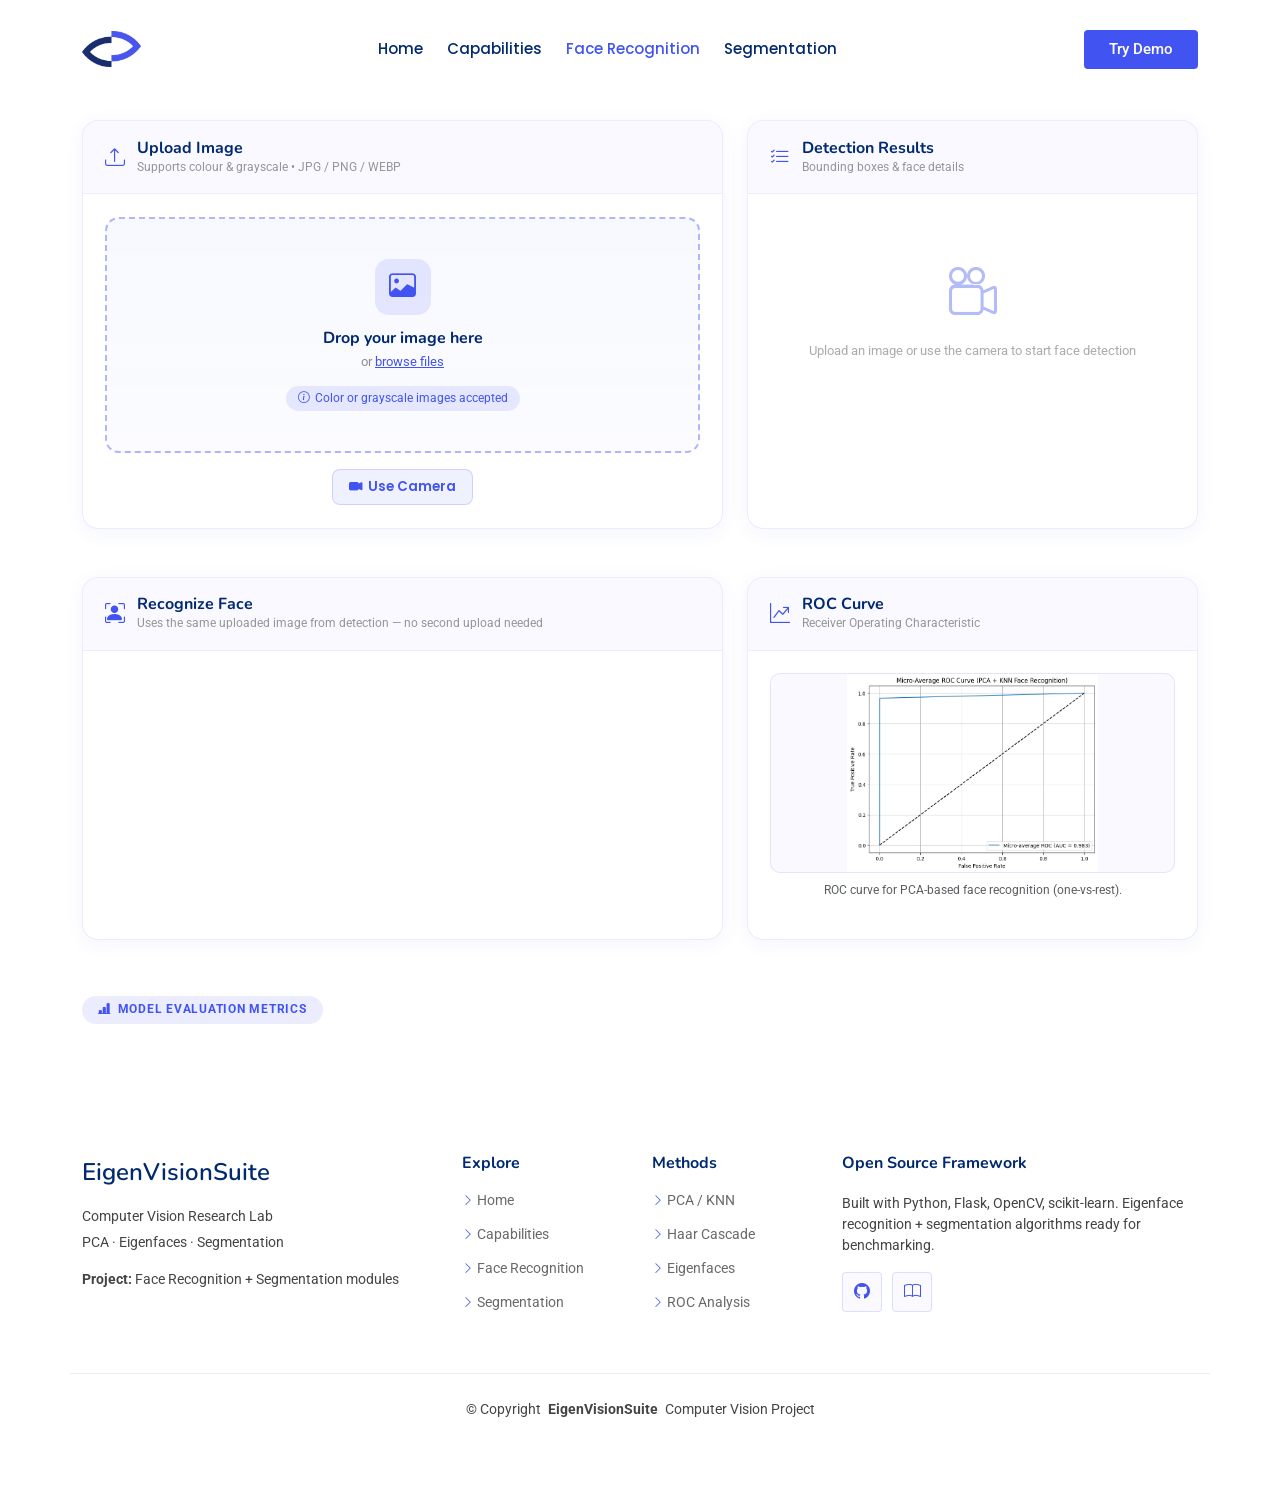
==== commit 84b79d3e: "merging detection and recognition" ====
--- a/Frontend/pages/faceRecognition.html
+++ b/Frontend/pages/faceRecognition.html
@@ -45,21 +45,7 @@
     <section class="fr-main-section section">
       <div class="container">
 
-        <!-- Tab Nav -->
-        <div class="fr-tab-nav" data-aos="fade-up">
-          <button class="fr-tab-btn active" data-tab="detection">
-            <i class="bi bi-camera-fill"></i>
-            <span>Face Detection</span>
-            <small>Locate &amp; highlight faces</small>
-          </button>
-          <button class="fr-tab-btn" data-tab="recognition">
-            <i class="bi bi-person-badge-fill"></i>
-            <span>Face Recognition</span>
-            <small>Identify via PCA / Eigenfaces</small>
-          </button>
-        </div>
-
-        <!-- TAB 1 – DETECTION -->
+        <!-- DETECTION -->
         <div id="tab-detection" class="fr-tab-panel active" data-aos="fade-up" data-aos-delay="100">
           <div class="row g-4 align-items-stretch">
 
@@ -184,72 +170,24 @@
             </div>
           </div>
 
-          <!-- Detection Info Cards -->
-          <div class="row g-3 mt-2">
-            <div class="col-md-4">
-              <div class="fr-info-card">
-                <i class="bi bi-layers-fill"></i>
-                <div>
-                  <strong>Haar Cascade</strong>
-                  <p>Viola-Jones algorithm — fast, real-time face detection using pre-trained cascade classifiers.</p>
-                </div>
-              </div>
-            </div>
-            <div class="col-md-4">
-              <div class="fr-info-card">
-                <i class="bi bi-palette2"></i>
-                <div>
-                  <strong>Color &amp; Grayscale</strong>
-                  <p>Automatically converts color images to grayscale for optimal detection while preserving originals.</p>
-                </div>
-              </div>
-            </div>
-            <div class="col-md-4">
-              <div class="fr-info-card">
-                <i class="bi bi-bounding-box"></i>
-                <div>
-                  <strong>Bounding Boxes</strong>
-                  <p>Returns pixel coordinates (x, y, w, h) for every detected face region in the image.</p>
-                </div>
-              </div>
-            </div>
-          </div>
-        </div>
-
-        <!-- TAB 2 – RECOGNITION -->
-        <div id="tab-recognition" class="fr-tab-panel" data-aos="fade-up" data-aos-delay="100">
+  
+        
+
+        <!-- RECOGNITION -->
+        <div id="tab-recognition" class="fr-tab-panel active mt-5" data-aos="fade-up" data-aos-delay="100">
           <div class="row g-4 align-items-stretch">
 
-            <!-- Upload card -->
+            <!-- Result card -->
             <div class="col-lg-7">
               <div class="fr-card h-100">
                 <div class="fr-card-header">
                   <i class="bi bi-person-bounding-box"></i>
                   <div>
                     <h3>Recognize Face</h3>
-                    <p>Upload a cropped face — PCA/KNN will identify the person</p>
+                    <p>Uses the same uploaded image from detection — no second upload needed</p>
                   </div>
                 </div>
                 <div class="fr-card-body">
-
-                  <!-- Dropzone -->
-                  <div id="rec-upload-area" class="fr-dropzone">
-                    <div class="fr-dropzone-inner">
-                      <div class="fr-dropzone-icon"><i class="bi bi-person-circle"></i></div>
-                      <h4>Drop a face photo here</h4>
-                      <p>or <span class="fr-link">browse files</span></p>
-                      <div class="fr-dropzone-hint"><i class="bi bi-info-circle"></i> Best results with a single, forward-facing face</div>
-                    </div>
-                    <input id="rec-image-input" type="file" accept="image/*" hidden>
-                  </div>
-
-                  <!-- Preview -->
-                  <div id="rec-preview-wrap" class="d-none">
-                    <img id="rec-preview-image" class="fr-preview-single" alt="Selected face">
-                    <div class="d-flex gap-2 mt-3 flex-wrap">
-                      <button id="rec-clear-btn" type="button" class="fr-btn fr-btn-ghost"><i class="bi bi-x-circle"></i> Clear</button>
-                    </div>
-                  </div>
 
                   <!-- Loading -->
                   <div id="rec-loading" class="fr-status-box d-none">
@@ -280,7 +218,8 @@
                         <div class="fr-progress-track">
                           <div class="fr-progress-fill" id="rec-conf-bar" style="width: 0%"></div>
                         </div>
-                        <small class="text-muted">PCA distance: <span id="rec-distance">–</span></small>
+                        <small class="text-muted d-block mt-2">PCA distance: <span id="rec-distance">–</span></small>
+                        <small class="text-muted d-block">Inference time: <span id="rec-inference-time">–</span></small>
                       </div>
                     </div>
                   </div>
@@ -346,29 +285,33 @@
                   </div>
                 </div>
               </div>
-              <!-- Per-class table -->
-              <div class="fr-card">
-                <div class="fr-card-header">
-                  <i class="bi bi-table"></i>
-                  <div><h3>Per-Class Accuracy</h3><p>Recognition performance for each individual</p></div>
-                </div>
-                <div class="fr-card-body p-0">
-                  <div class="table-responsive">
-                    <table class="table fr-table mb-0">
-                      <thead>
-                        <tr><th>#</th><th>Person</th><th>Test Samples</th><th>Accuracy</th><th>Bar</th></tr>
-                      </thead>
-                      <tbody id="class-metrics-table">
-                        <tr><td colspan="5" class="text-center text-muted py-3">Loading…</td></tr>
-                      </tbody>
-                    </table>
-                  </div>
-                </div>
-              </div>
-            </div>
-            <div id="metrics-error" style="display:none;">
-              <div class="fr-alert fr-alert-warning">
-                <i class="bi bi-exclamation-circle"></i>
+
+          <div class="fr-card mt-4">
+            <div class="fr-card-header">
+              <i class="bi bi-table"></i>
+              <div>
+                <h3>Per-Class Accuracy</h3>
+                <p>Recognition performance for each individual person</p>
+              </div>
+            </div>
+            <div class="fr-card-body p-0">
+              <div class="table-responsive">
+                <table class="table fr-table mb-0">
+                  <thead>
+                    <tr>
+                      <th>Person</th>
+                      <th>Test Samples</th>
+                      <th>Accuracy</th>
+                    </tr>
+                  </thead>
+                  <tbody id="class-metrics-table">
+                    <tr><td colspan="3" class="text-center text-muted py-3">Loading…</td></tr>
+                  </tbody>
+                </table>
+              </div>
+            </div>
+          </div>
+
                 <span id="metrics-error-text">Could not load model metrics. Make sure the Flask backend is running.</span>
               </div>
             </div>
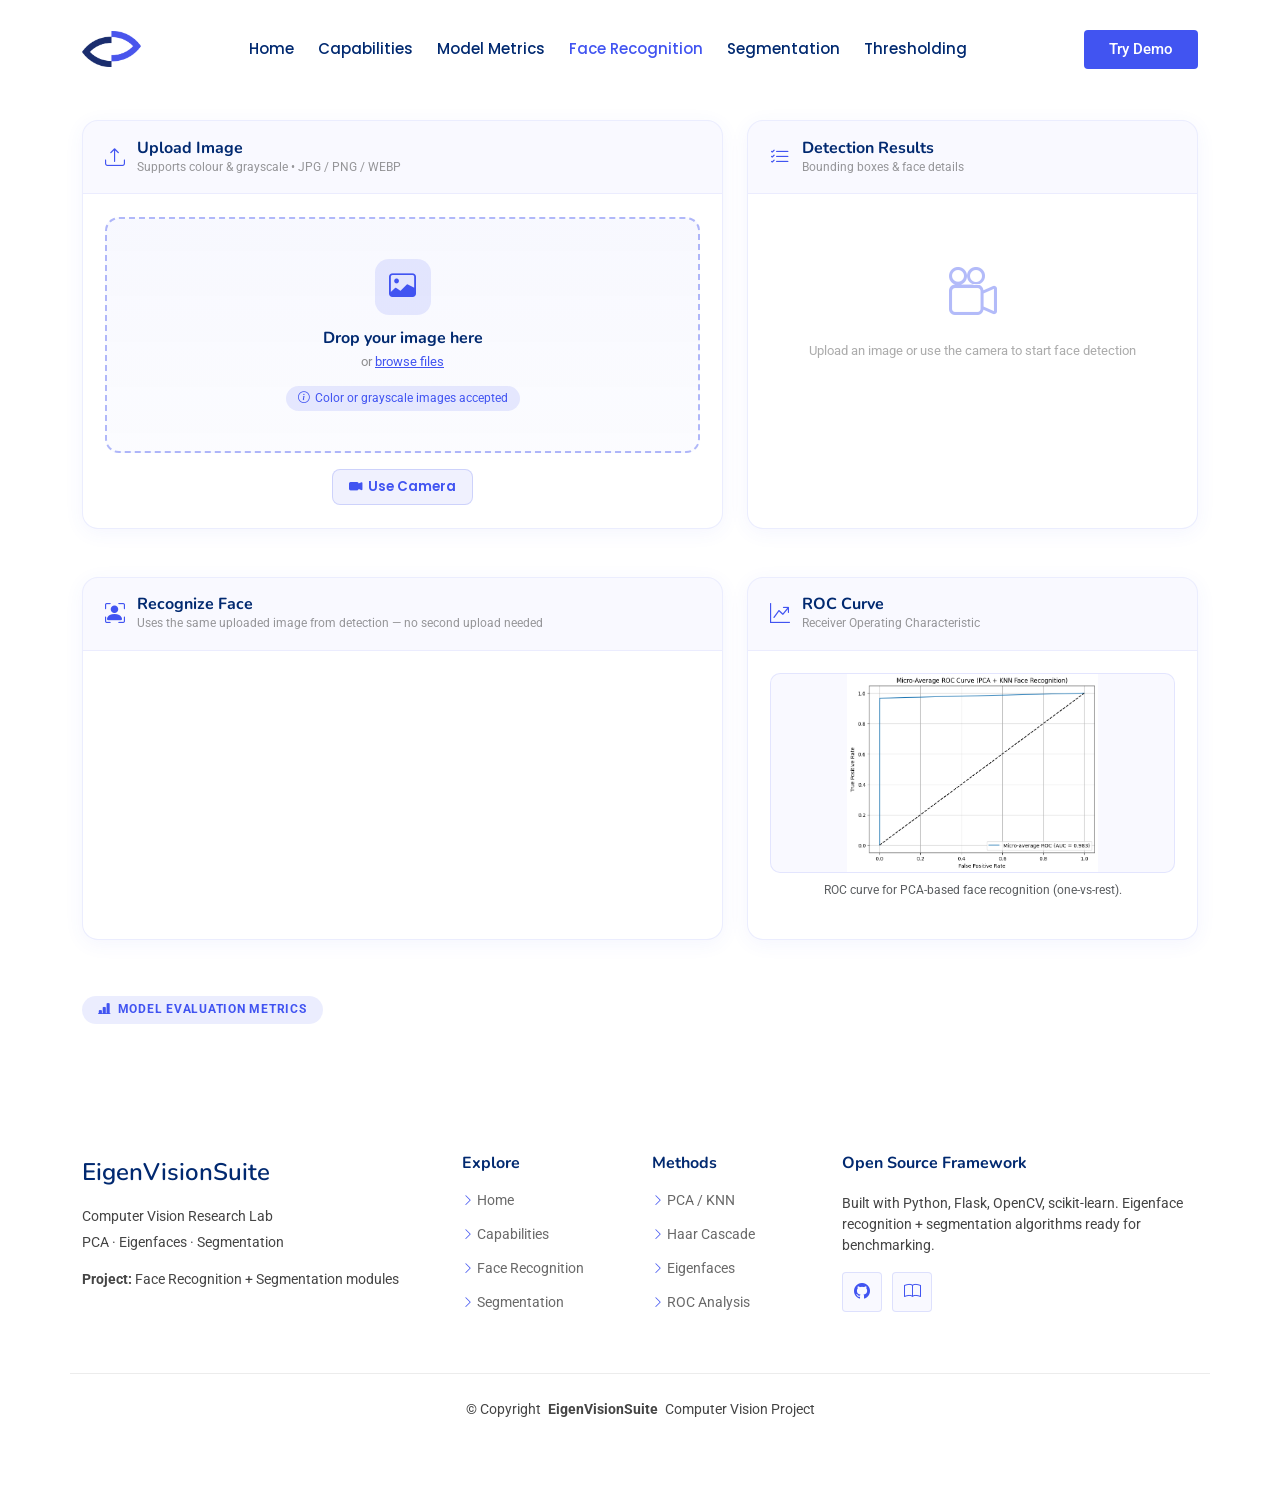
==== commit 773fe9d9: "Add Thresholding and mounting Co-authored-by: Copilot <copilot@github.com>" ====
--- a/Frontend/pages/faceRecognition.html
+++ b/Frontend/pages/faceRecognition.html
@@ -31,8 +31,10 @@
         <ul>
           <li><a href="/">Home</a></li>
           <li><a href="/#services">Capabilities</a></li>
+          <li><a href="/#metrics">Model Metrics</a></li>
           <li><a href="/faceRecognition" class="active">Face Recognition</a></li>
           <li><a href="/segmentation">Segmentation</a></li>
+          <li><a href="/thresholding">Thresholding</a></li>
         </ul>
         <i class="mobile-nav-toggle d-xl-none bi bi-list"></i>
       </nav>
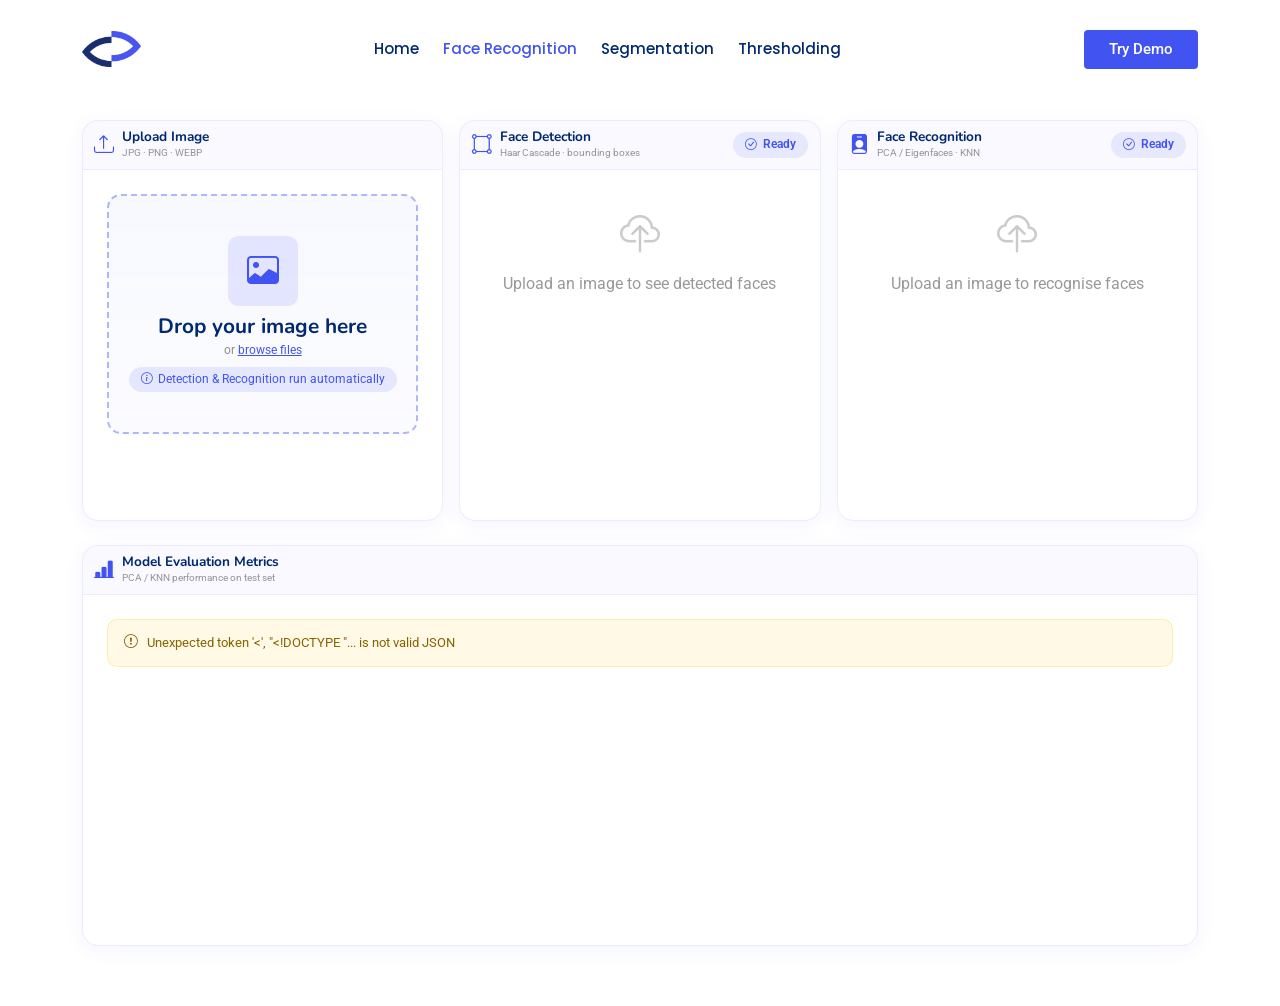
==== commit 9677768d: "the final touch" ====
--- a/Frontend/pages/faceRecognition.html
+++ b/Frontend/pages/faceRecognition.html
@@ -15,10 +15,71 @@
   <link href="../assets/vendor/bootstrap/css/bootstrap.min.css" rel="stylesheet">
   <link href="../assets/vendor/bootstrap-icons/bootstrap-icons.css" rel="stylesheet">
   <link href="../assets/vendor/aos/aos.css" rel="stylesheet">
-  <link href="../assets/vendor/glightbox/css/glightbox.min.css" rel="stylesheet">
-  <link href="../assets/vendor/swiper/swiper-bundle.min.css" rel="stylesheet">
   <link href="../assets/css/main.css" rel="stylesheet">
   <link href="../assets/css/faceRecognition.css" rel="stylesheet">
+  
+  <!-- Extra CSS to make the three side‑by‑side cards BIGGER -->
+  <style>
+    /* Make all card bodies taller */
+    .fr-card-body {
+      min-height: 350px;
+      display: flex;
+      flex-direction: column;
+      padding: 1.5rem;
+    }
+    /* Increase dropzone size */
+    .fr-dropzone {
+      padding: 2.5rem 1rem;
+    }
+    .fr-dropzone-icon {
+      width: 70px;
+      height: 70px;
+      font-size: 2rem;
+    }
+    .fr-dropzone h4 {
+      font-size: 1.3rem;
+    }
+    /* Bigger preview thumbnail */
+    .fr-uploaded-img {
+      max-height: 220px;
+    }
+    /* Detection result image larger */
+    .fr-result-img {
+      max-height: 280px;
+      object-fit: contain;
+    }
+    /* Recognition result card bigger */
+    .fr-result-card {
+      padding: 1.2rem;
+    }
+    .fr-result-avatar {
+      width: 60px;
+      height: 60px;
+      font-size: 1.5rem;
+    }
+    .fr-result-info h2 {
+      font-size: 1.4rem;
+    }
+    .fr-confidence-row strong {
+      font-size: 1.1rem;
+    }
+    /* Face list items more breathing */
+    .fr-face-item {
+      padding: 0.6rem 0.8rem;
+      font-size: 0.85rem;
+    }
+    /* Placeholder texts larger */
+    .fr-result-placeholder p {
+      font-size: 1rem;
+    }
+    .fr-result-placeholder i {
+      font-size: 2.5rem !important;
+    }
+    /* Summary count larger */
+    .fr-result-count span {
+      font-size: 2.5rem;
+    }
+  </style>
 </head>
 <body class="index-page">
 
@@ -30,11 +91,9 @@
       <nav id="navmenu" class="navmenu mx-auto">
         <ul>
           <li><a href="/">Home</a></li>
-          <li><a href="/#services">Capabilities</a></li>
-          <li><a href="/#metrics">Model Metrics</a></li>
           <li><a href="/faceRecognition" class="active">Face Recognition</a></li>
           <li><a href="/segmentation">Segmentation</a></li>
-          <li><a href="/thresholding">Thresholding</a></li>
+            <li><a href="/thresholding">Thresholding</a></li>
         </ul>
         <i class="mobile-nav-toggle d-xl-none bi bi-list"></i>
       </nav>
@@ -47,336 +106,230 @@
     <section class="fr-main-section section">
       <div class="container">
 
-        <!-- DETECTION -->
-        <div id="tab-detection" class="fr-tab-panel active" data-aos="fade-up" data-aos-delay="100">
-          <div class="row g-4 align-items-stretch">
-
-            <!-- Upload card -->
-            <div class="col-lg-7">
-              <div class="fr-card h-100">
-                <div class="fr-card-header">
-                  <i class="bi bi-upload"></i>
-                  <div>
-                    <h3>Upload Image</h3>
-                    <p>Supports colour &amp; grayscale • JPG / PNG / WEBP</p>
-                  </div>
-                </div>
-                <div class="fr-card-body">
-
-                  <!-- Dropzone -->
-                  <div id="det-upload-area" class="fr-dropzone">
-                    <div class="fr-dropzone-inner">
-                      <div class="fr-dropzone-icon"><i class="bi bi-image"></i></div>
-                      <h4>Drop your image here</h4>
-                      <p>or <span class="fr-link">browse files</span></p>
-                      <div class="fr-dropzone-hint"><i class="bi bi-info-circle"></i> Color or grayscale images accepted</div>
-                    </div>
-                    <input id="det-image-input" type="file" accept="image/*" hidden>
-                  </div>
-
-                  <!-- Open Camera Button -->
-                  <div class="text-center mt-3" id="det-camera-btn-wrap">
-                    <button type="button" class="fr-btn fr-btn-ghost" id="det-open-camera-btn">
-                      <i class="bi bi-camera-video-fill"></i> Use Camera
-                    </button>
-                  </div>
-
-                  <!-- Camera Modal -->
-                  <div id="camera-modal" class="fr-camera-modal d-none">
-                    <div class="fr-camera-backdrop"></div>
-                    <div class="fr-camera-dialog">
-                      <div class="fr-camera-header">
-                        <h5><i class="bi bi-camera-video"></i> Live Camera</h5>
-                        <button type="button" class="btn-close" id="camera-close-btn" aria-label="Close"></button>
-                      </div>
-                      <div class="fr-camera-body">
-                        <video id="camera-video" autoplay playsinline muted></video>
-                        <canvas id="camera-canvas" class="d-none"></canvas>
-                      </div>
-                      <div class="fr-camera-footer">
-                        <button type="button" class="fr-btn fr-btn-ghost" id="camera-cancel-btn">Cancel</button>
-                        <button type="button" class="fr-btn fr-btn-primary" id="camera-capture-btn">
-                          <i class="bi bi-camera-fill"></i> Capture
-                        </button>
-                      </div>
-                    </div>
-                  </div>
-
-                  <!-- Preview (after upload / capture) -->
-                  <div id="det-preview-wrap" class="d-none">
-                    <div class="fr-preview-grid">
-                      <div class="fr-preview-item">
-                        <label class="fr-preview-label"><i class="bi bi-image"></i> Original</label>
-                        <img id="det-preview-original" class="fr-preview-img" alt="Original">
-                      </div>
-                      <div class="fr-preview-item">
-                        <label class="fr-preview-label"><i class="bi bi-bounding-box-circles"></i> Detected Faces</label>
-                        <img id="det-preview-result" class="fr-preview-img" alt="Detection result">
-                        <div id="det-preview-placeholder" class="fr-preview-placeholder">
-                          <div class="spinner-border text-primary" role="status"></div>
-                          <span>Running detection…</span>
-                        </div>
-                      </div>
-                    </div>
-                    <div class="d-flex gap-2 mt-3 flex-wrap">
-                      <button id="det-clear-btn" type="button" class="fr-btn fr-btn-ghost"><i class="bi bi-x-circle"></i> Clear</button>
-                      <button id="det-rerun-btn" type="button" class="fr-btn fr-btn-primary"><i class="bi bi-arrow-repeat"></i> Re-run Detection</button>
-                    </div>
-                  </div>
-
-                  <!-- Loading -->
-                  <div id="det-loading" class="fr-status-box d-none">
-                    <div class="fr-status-icon spin"><i class="bi bi-arrow-repeat"></i></div>
-                    <div>
-                      <strong>Detecting faces…</strong>
-                      <p>Running Haar Cascade on your image</p>
-                    </div>
-                  </div>
-
-                  <!-- Error -->
-                  <div id="det-error" class="fr-alert fr-alert-danger d-none">
-                    <i class="bi bi-exclamation-triangle-fill"></i>
-                    <span id="det-error-msg"></span>
-                  </div>
-                </div>
-              </div>
-            </div>
-
-            <!-- Detection results card -->
-            <div class="col-lg-5">
-              <div class="fr-card h-100">
-                <div class="fr-card-header">
-                  <i class="bi bi-list-check"></i>
-                  <div>
-                    <h3>Detection Results</h3>
-                    <p>Bounding boxes &amp; face details</p>
-                  </div>
-                </div>
-                <div class="fr-card-body">
-                  <div id="det-results-empty" class="fr-empty-state">
-                    <i class="bi bi-camera-reels"></i>
-                    <p>Upload an image or use the camera to start face detection</p>
-                  </div>
-                  <div id="det-results" class="d-none">
-                    <div class="fr-result-summary">
-                      <div class="fr-result-count">
-                        <span id="det-face-count">0</span>
-                        <label>Faces Found</label>
-                      </div>
-                      <div class="fr-result-badge" id="det-mode-badge">–</div>
-                    </div>
-                    <div id="det-face-list" class="fr-face-list mt-3"></div>
+        <!-- Row 1: Three cards side by side -->
+        <div class="row g-3 mb-4" data-aos="fade-up">
+          
+          <!-- Upload Card (col 1) -->
+          <div class="col-lg-4 col-md-6">
+            <div class="fr-card h-100">
+              <div class="fr-card-header">
+                <i class="bi bi-upload"></i>
+                <div>
+                  <h3>Upload Image</h3>
+                  <p>JPG · PNG · WEBP</p>
+                </div>
+                <button id="clear-btn" type="button" class="fr-btn fr-btn-ghost ms-auto d-none">
+                  <i class="bi bi-x-circle"></i> Clear
+                </button>
+              </div>
+              <div class="fr-card-body">
+                <!-- Dropzone -->
+                <div id="upload-area" class="fr-dropzone">
+                  <div class="fr-dropzone-inner">
+                    <div class="fr-dropzone-icon"><i class="bi bi-image"></i></div>
+                    <h4>Drop your image here</h4>
+                    <p>or <span class="fr-link">browse files</span></p>
+                    <div class="fr-dropzone-hint">
+                      <i class="bi bi-info-circle"></i> Detection & Recognition run automatically
+                    </div>
+                  </div>
+                  <input id="image-input" type="file" accept="image/*" hidden>
+                </div>
+                <!-- Thumbnail preview -->
+                <div id="preview-wrap" class="d-none">
+                  <div class="fr-upload-preview">
+                    <img id="preview-image" class="fr-uploaded-img" alt="Uploaded image">
+                    <div class="fr-upload-badge"><i class="bi bi-check-circle-fill"></i> Image loaded — running analysis…</div>
                   </div>
                 </div>
               </div>
             </div>
           </div>
 
-  
-        
-
-        <!-- RECOGNITION -->
-        <div id="tab-recognition" class="fr-tab-panel active mt-5" data-aos="fade-up" data-aos-delay="100">
-          <div class="row g-4 align-items-stretch">
-
-            <!-- Result card -->
-            <div class="col-lg-7">
-              <div class="fr-card h-100">
-                <div class="fr-card-header">
-                  <i class="bi bi-person-bounding-box"></i>
-                  <div>
-                    <h3>Recognize Face</h3>
-                    <p>Uses the same uploaded image from detection — no second upload needed</p>
-                  </div>
-                </div>
-                <div class="fr-card-body">
-
-                  <!-- Loading -->
-                  <div id="rec-loading" class="fr-status-box d-none">
-                    <div class="fr-status-icon spin"><i class="bi bi-arrow-repeat"></i></div>
-                    <div>
-                      <strong>Recognizing…</strong>
-                      <p>Projecting onto Eigenface space via PCA</p>
-                    </div>
-                  </div>
-
-                  <!-- Error -->
-                  <div id="rec-error" class="fr-alert fr-alert-danger d-none">
-                    <i class="bi bi-exclamation-triangle-fill"></i>
-                    <span id="rec-error-msg"></span>
-                  </div>
-
-                  <!-- Result -->
-                  <div id="rec-result" class="d-none">
-                    <div class="fr-result-card">
-                      <div class="fr-result-avatar" id="rec-result-avatar">?</div>
-                      <div class="fr-result-info">
-                        <label>Identified as</label>
-                        <h2 id="rec-person-name">–</h2>
-                        <div class="fr-confidence-row">
-                          <span>Confidence</span>
-                          <strong id="rec-confidence-pct">–</strong>
-                        </div>
-                        <div class="fr-progress-track">
-                          <div class="fr-progress-fill" id="rec-conf-bar" style="width: 0%"></div>
-                        </div>
-                        <small class="text-muted d-block mt-2">PCA distance: <span id="rec-distance">–</span></small>
-                        <small class="text-muted d-block">Inference time: <span id="rec-inference-time">–</span></small>
-                      </div>
-                    </div>
-                  </div>
-
-                </div>
-              </div>
-            </div>
-
-            <!-- ROC + Known People (you can add back if needed) -->
-            <div class="col-lg-5 d-flex flex-column gap-4">
-              <!-- ROC -->
-              <div class="fr-card flex-grow-0">
-                <div class="fr-card-header">
-                  <i class="bi bi-graph-up-arrow"></i>
-                  <div>
-                    <h3>ROC Curve</h3>
-                    <p>Receiver Operating Characteristic</p>
-                  </div>
-                </div>
-                <div class="fr-card-body text-center">
-                  <img src="../assets/img/output.png" class="fr-roc-img" alt="ROC Curve">
-                  <p class="mt-2 text-muted" style="font-size:0.78rem;">ROC curve for PCA-based face recognition (one-vs-rest).</p>
+          <!-- Detection Card (col 2) -->
+          <div class="col-lg-4 col-md-6">
+            <div class="fr-card h-100">
+              <div class="fr-card-header">
+                <i class="bi bi-bounding-box-circles"></i>
+                <div>
+                  <h3>Face Detection</h3>
+                  <p>Haar Cascade · bounding boxes</p>
+                </div>
+                <div id="det-status-badge" class="fr-running-badge ms-auto">
+  <i class="bi bi-check-circle"></i> Ready
+</div>
+              </div>
+              <div class="fr-card-body">
+                <!-- IDLE placeholder -->
+                <div id="det-idle" class="fr-result-placeholder">
+                  <i class="bi bi-cloud-upload" style="font-size: 2rem; opacity: 0.5;"></i>
+                  <p>Upload an image to see detected faces</p>
+                </div>
+                <!-- Loading placeholder -->
+                <div id="det-placeholder" class="fr-result-placeholder d-none">
+                  <span class="fr-spinner lg"></span>
+                  <p>Detecting faces…</p>
+                </div>
+                <!-- Annotated image -->
+                <div id="det-img-wrap" class="d-none">
+                  <img id="det-result-img" class="fr-result-img" alt="Detection result">
+                </div>
+                <!-- Face list summary -->
+                <div id="det-summary" class="d-none mt-2">
+                  <div class="fr-result-summary">
+                    <div class="fr-result-count">
+                      <span id="det-face-count">0</span>
+                      <label>Faces Found</label>
+                    </div>
+                    <div class="fr-result-badge" id="det-mode-badge">–</div>
+                  </div>
+                  <div id="det-face-list" class="fr-face-list mt-1"></div>
+                </div>
+                <!-- Error -->
+                <div id="det-error" class="fr-alert fr-alert-danger d-none mt-2">
+                  <i class="bi bi-exclamation-triangle-fill"></i>
+                  <span id="det-error-msg"></span>
                 </div>
               </div>
             </div>
           </div>
 
-          <!-- Model Metrics -->
-          <div class="fr-metrics-section mt-5" data-aos="fade-up">
-            <div class="fr-section-label"><i class="bi bi-bar-chart-line-fill"></i> Model Evaluation Metrics</div>
-            <div id="metrics-loading" class="fr-metrics-loading">
-              <div class="spinner-border text-primary" role="status"></div>
-              <p>Loading model metrics…</p>
-            </div>
-            <div id="metrics-content" style="display:none;">
-              <!-- KPI row -->
-              <div class="row g-3 mb-4">
-                <div class="col-md-4">
-                  <div class="fr-kpi-card">
-                    <div class="fr-kpi-icon" style="--kpi-color:#4154f1"><i class="bi bi-mortarboard-fill"></i></div>
-                    <div>
-                      <small>Train Accuracy</small>
-                      <h3 id="train-accuracy">–</h3>
-                    </div>
-                  </div>
-                </div>
-                <div class="col-md-4">
-                  <div class="fr-kpi-card">
-                    <div class="fr-kpi-icon" style="--kpi-color:#20c997"><i class="bi bi-patch-check-fill"></i></div>
-                    <div>
-                      <small>Test Accuracy</small>
-                      <h3 id="test-accuracy">–</h3>
-                    </div>
-                  </div>
-                </div>
-                <div class="col-md-4">
-                  <div class="fr-kpi-card">
-                    <div class="fr-kpi-icon" style="--kpi-color:#fd7e14"><i class="bi bi-cpu-fill"></i></div>
-                    <div>
-                      <small>Model Info</small>
-                      <small id="model-info" class="d-block text-muted mt-1">–</small>
-                    </div>
-                  </div>
-                </div>
-              </div>
-
-          <div class="fr-card mt-4">
-            <div class="fr-card-header">
-              <i class="bi bi-table"></i>
-              <div>
-                <h3>Per-Class Accuracy</h3>
-                <p>Recognition performance for each individual person</p>
-              </div>
-            </div>
-            <div class="fr-card-body p-0">
-              <div class="table-responsive">
-                <table class="table fr-table mb-0">
-                  <thead>
-                    <tr>
-                      <th>Person</th>
-                      <th>Test Samples</th>
-                      <th>Accuracy</th>
-                    </tr>
-                  </thead>
-                  <tbody id="class-metrics-table">
-                    <tr><td colspan="3" class="text-center text-muted py-3">Loading…</td></tr>
-                  </tbody>
-                </table>
+          <!-- Recognition Card (col 3) -->
+          <div class="col-lg-4 col-md-12">
+            <div class="fr-card h-100">
+              <div class="fr-card-header">
+                <i class="bi bi-person-badge-fill"></i>
+                <div>
+                  <h3>Face Recognition</h3>
+                  <p>PCA / Eigenfaces · KNN</p>
+                </div>
+                <div id="rec-status-badge" class="fr-running-badge ms-auto">
+  <i class="bi bi-check-circle"></i> Ready
+</div>
+              </div>
+              <div class="fr-card-body">
+                <!-- IDLE placeholder -->
+                <div id="rec-idle" class="fr-result-placeholder">
+                  <i class="bi bi-cloud-upload" style="font-size: 2rem; opacity: 0.5;"></i>
+                  <p>Upload an image to recognise faces</p>
+                </div>
+                <!-- Loading placeholder -->
+                <div id="rec-placeholder" class="fr-result-placeholder d-none">
+                  <span class="fr-spinner lg"></span>
+                  <p>Projecting onto Eigenface space…</p>
+                </div>
+                <!-- Recognition result -->
+                <div id="rec-result" class="d-none">
+                  <div class="fr-result-card" id="rec-result-card">
+                    <div class="fr-result-avatar" id="rec-avatar">?</div>
+                    <div class="fr-result-info">
+                      <label>Identified as</label>
+                      <h2 id="rec-person-name">–</h2>
+                      <div class="fr-confidence-row">
+                        <span>Confidence</span>
+                        <strong id="rec-confidence-pct">–</strong>
+                      </div>
+                      <div class="fr-progress-track">
+                        <div class="fr-progress-fill" id="rec-conf-bar" style="width:0%"></div>
+                      </div>
+                      <small class="text-muted">PCA distance: <span id="rec-distance">–</span></small>
+                    </div>
+                  </div>
+                </div>
+                <!-- Error -->
+                <div id="rec-error" class="fr-alert fr-alert-danger d-none mt-2">
+                  <i class="bi bi-exclamation-triangle-fill"></i>
+                  <span id="rec-error-msg"></span>
+                </div>
+                <!-- ROC curve -->
+                <div id="rec-roc-wrap" class="d-none mt-3">
+                  <div class="fr-section-label sm"><i class="bi bi-graph-up-arrow"></i> ROC Curve</div>
+                  <img src="../assets/img/output.png" class="fr-roc-img mt-2" alt="ROC Curve">
+                  <p class="text-muted mt-1" style="font-size:0.74rem">Receiver Operating Characteristic — PCA recognition.</p>
+                </div>
               </div>
             </div>
           </div>
-
-                <span id="metrics-error-text">Could not load model metrics. Make sure the Flask backend is running.</span>
+        </div><!-- end three-column row -->
+
+        <!-- Row 2: Model Evaluation Metrics (full width) -->
+        <div class="row g-4" data-aos="fade-up" data-aos-delay="100">
+          <div class="col-12">
+            <div class="fr-card">
+              <div class="fr-card-header">
+                <i class="bi bi-bar-chart-line-fill"></i>
+                <div>
+                  <h3>Model Evaluation Metrics</h3>
+                  <p>PCA / KNN performance on test set</p>
+                </div>
+              </div>
+              <div class="fr-card-body">
+                <div id="metrics-loading" class="fr-metrics-loading">
+                  <div class="spinner-border text-primary" role="status"></div>
+                  <p>Loading metrics…</p>
+                </div>
+                <div id="metrics-content" style="display:none;">
+                  <div class="row g-3 mb-4">
+                    <div class="col-sm-4">
+                      <div class="fr-kpi-card">
+                        <div class="fr-kpi-icon" style="--kpi-color:#4154f1"><i class="bi bi-mortarboard-fill"></i></div>
+                        <div>
+                          <small>Train Accuracy</small>
+                          <h3 id="train-accuracy">–</h3>
+                        </div>
+                      </div>
+                    </div>
+                    <div class="col-sm-4">
+                      <div class="fr-kpi-card">
+                        <div class="fr-kpi-icon" style="--kpi-color:#20c997"><i class="bi bi-patch-check-fill"></i></div>
+                        <div>
+                          <small>Test Accuracy</small>
+                          <h3 id="test-accuracy">–</h3>
+                        </div>
+                      </div>
+                    </div>
+                    <div class="col-sm-4">
+                      <div class="fr-kpi-card">
+                        <div class="fr-kpi-icon" style="--kpi-color:#fd7e14"><i class="bi bi-cpu-fill"></i></div>
+                        <div>
+                          <small>Model Info</small>
+                          <small id="model-info" class="d-block text-muted mt-1">–</small>
+                        </div>
+                      </div>
+                    </div>
+                  </div>
+                  <div class="table-responsive">
+                    <table class="table fr-table mb-0">
+                      <thead>
+                        <tr><th>#</th><th>Person</th><th>Test Samples</th><th>Accuracy</th><th>Bar</th></tr>
+                      </thead>
+                      <tbody id="class-metrics-table">
+                        <tr><td colspan="5" class="text-center text-muted py-3">Loading…</td></tr>
+                      </tbody>
+                    </table>
+                  </div>
+                </div>
+                <div id="metrics-error" style="display:none;">
+                  <div class="fr-alert fr-alert-warning">
+                    <i class="bi bi-exclamation-circle"></i>
+                    <span id="metrics-error-text">Could not load model metrics. Make sure the Flask backend is running.</span>
+                  </div>
+                </div>
               </div>
             </div>
           </div>
-        </div><!-- /tab-recognition -->
-
-      </div>
+        </div><!-- end metrics row -->
+
+      </div><!-- container -->
     </section>
 
   </main>
-
-  <footer id="footer" class="footer">
-    <div class="container footer-top">
-      <div class="row gy-4">
-        <div class="col-lg-4 col-md-6 footer-about">
-          <a href="/" class="d-flex align-items-center"><span class="sitename">EigenVisionSuite</span></a>
-          <div class="footer-contact pt-3">
-            <p>Computer Vision Research Lab</p>
-            <p>PCA · Eigenfaces · Segmentation</p>
-            <p class="mt-3"><strong>Project:</strong> Face Recognition + Segmentation modules</p>
-          </div>
-        </div>
-        <div class="col-lg-2 col-md-3 footer-links">
-          <h4>Explore</h4>
-          <ul>
-            <li><i class="bi bi-chevron-right"></i> <a href="/">Home</a></li>
-            <li><i class="bi bi-chevron-right"></i> <a href="/#services">Capabilities</a></li>
-            <li><i class="bi bi-chevron-right"></i> <a href="/faceRecognition">Face Recognition</a></li>
-            <li><i class="bi bi-chevron-right"></i> <a href="/segmentation">Segmentation</a></li>
-          </ul>
-        </div>
-        <div class="col-lg-2 col-md-3 footer-links">
-          <h4>Methods</h4>
-          <ul>
-            <li><i class="bi bi-chevron-right"></i> <a href="#">PCA / KNN</a></li>
-            <li><i class="bi bi-chevron-right"></i> <a href="#">Haar Cascade</a></li>
-            <li><i class="bi bi-chevron-right"></i> <a href="#">Eigenfaces</a></li>
-            <li><i class="bi bi-chevron-right"></i> <a href="#">ROC Analysis</a></li>
-          </ul>
-        </div>
-        <div class="col-lg-4 col-md-12">
-          <h4>Open Source Framework</h4>
-          <p>Built with Python, Flask, OpenCV, scikit-learn. Eigenface recognition + segmentation algorithms ready for benchmarking.</p>
-          <div class="social-links d-flex">
-            <a href="#"><i class="bi bi-github"></i></a>
-            <a href="#"><i class="bi bi-book"></i></a>
-          </div>
-        </div>
-      </div>
-    </div>
-    <div class="container copyright text-center mt-4">
-      <p>© <span>Copyright</span> <strong class="px-1 sitename">EigenVisionSuite</strong> <span>Computer Vision Project</span></p>
-    </div>
-  </footer>
 
   <a href="#" id="scroll-top" class="scroll-top d-flex align-items-center justify-content-center"><i class="bi bi-arrow-up-short"></i></a>
 
   <script src="../assets/vendor/bootstrap/js/bootstrap.bundle.min.js"></script>
   <script src="../assets/vendor/aos/aos.js"></script>
-  <script src="../assets/vendor/glightbox/js/glightbox.min.js"></script>
   <script src="../assets/vendor/purecounter/purecounter_vanilla.js"></script>
-  <script src="../assets/vendor/imagesloaded/imagesloaded.pkgd.min.js"></script>
-  <script src="../assets/vendor/swiper/swiper-bundle.min.js"></script>
   <script src="../assets/js/main.js"></script>
   <script src="../assets/js/faceRecognition.js"></script>
 </body>
--- a/Frontend/assets/css/main.css
+++ b/Frontend/assets/css/main.css
@@ -2935,4 +2935,10 @@
     }
     .metrics-content {
       animation: fadeSlideUp 0.4s ease-out;
-    }+    }
+
+    .logo-img {
+    height: 40px;       /* control size */
+    width: auto;
+    object-fit: contain;
+}
--- a/Frontend/assets/css/faceRecognition.css
+++ b/Frontend/assets/css/faceRecognition.css
@@ -1,6 +1,6 @@
 /* ═══════════════════════════════════════════════
-   faceRecognition.css
-   Enhanced Face Detection & Recognition page
+   faceRecognition.css  –  No-tab layout
+   Single upload → parallel detection + recognition
 ═══════════════════════════════════════════════ */
 
 /* ── Hero Strip ──────────────────────────────── */
@@ -76,89 +76,6 @@
   white-space: nowrap;
 }
 
-/* ── Tab Navigation ──────────────────────────── */
-.fr-tab-nav {
-  display: flex;
-  gap: 0;
-  border-radius: 16px;
-  overflow: hidden;
-  border: 1px solid color-mix(in srgb, var(--accent-color), transparent 82%);
-  background: var(--surface-color);
-  margin-bottom: 2rem;
-  box-shadow: 0 4px 16px rgba(65,84,241,0.07);
-}
-
-.fr-tab-btn {
-  flex: 1;
-  display: flex;
-  flex-direction: column;
-  align-items: center;
-  gap: 2px;
-  padding: 1rem 1.5rem;
-  border: none;
-  background: transparent;
-  cursor: pointer;
-  transition: all 0.25s ease;
-  position: relative;
-}
-
-.fr-tab-btn i {
-  font-size: 1.4rem;
-  color: color-mix(in srgb, var(--accent-color), transparent 40%);
-  transition: color 0.25s;
-}
-
-.fr-tab-btn span {
-  font-family: var(--heading-font);
-  font-size: 0.95rem;
-  font-weight: 700;
-  color: color-mix(in srgb, var(--default-color), transparent 30%);
-  transition: color 0.25s;
-}
-
-.fr-tab-btn small {
-  font-size: 0.72rem;
-  color: color-mix(in srgb, var(--default-color), transparent 55%);
-}
-
-.fr-tab-btn::after {
-  content: '';
-  position: absolute;
-  bottom: 0;
-  left: 0; right: 0;
-  height: 3px;
-  background: var(--accent-color);
-  transform: scaleX(0);
-  transition: transform 0.25s ease;
-  border-radius: 2px 2px 0 0;
-}
-
-.fr-tab-btn.active {
-  background: color-mix(in srgb, var(--accent-color), transparent 94%);
-}
-
-.fr-tab-btn.active i { color: var(--accent-color); }
-.fr-tab-btn.active span { color: var(--accent-color); }
-.fr-tab-btn.active::after { transform: scaleX(1); }
-
-.fr-tab-btn:not(.active):hover {
-  background: color-mix(in srgb, var(--accent-color), transparent 97%);
-}
-
-/* ── Tab Panels ──────────────────────────────── */
-.fr-tab-panel {
-  display: none;
-}
-.fr-tab-panel.active {
-  display: block;
-  animation: fr-fade-in 0.3s ease;
-}
-
-@keyframes fr-fade-in {
-  from { opacity: 0; transform: translateY(8px); }
-  to   { opacity: 1; transform: translateY(0);   }
-}
-
 /* ── Cards ───────────────────────────────────── */
 .fr-card {
   background: var(--surface-color);
@@ -176,8 +93,8 @@
 .fr-card-header {
   display: flex;
   align-items: center;
-  gap: 0.75rem;
-  padding: 1.1rem 1.4rem;
+  gap: 0.5rem;
+  padding: 0.5rem 0.7rem;
   border-bottom: 1px solid color-mix(in srgb, var(--accent-color), transparent 92%);
   background: color-mix(in srgb, var(--accent-color), transparent 97%);
 }
@@ -189,7 +106,7 @@
 }
 
 .fr-card-header h3 {
-  font-size: 1rem;
+  font-size: 0.85rem;
   font-weight: 700;
   margin: 0;
   color: var(--heading-color);
@@ -197,27 +114,26 @@
 }
 
 .fr-card-header p {
-  font-size: 0.75rem;
+  font-size: 0.65rem;
   color: color-mix(in srgb, var(--default-color), transparent 45%);
   margin: 0;
 }
 
 .fr-card-body {
-  padding: 1.4rem;
+  padding: 0.6rem;
 }
 
 /* ── Dropzone ────────────────────────────────── */
 .fr-dropzone {
   border: 2px dashed color-mix(in srgb, var(--accent-color), transparent 60%);
   border-radius: 14px;
-  padding: 2.5rem 1.5rem;
+  padding: 1rem 0.8rem;
   text-align: center;
   cursor: pointer;
   background: linear-gradient(180deg,
     color-mix(in srgb, var(--accent-color), transparent 96%),
     color-mix(in srgb, var(--accent-color), transparent 98%));
   transition: all 0.22s ease;
-  position: relative;
 }
 
 .fr-dropzone:hover,
@@ -228,34 +144,32 @@
   box-shadow: 0 10px 28px rgba(65,84,241,0.1);
 }
 
-.fr-dropzone-inner {
-  pointer-events: none;
-}
+.fr-dropzone-inner { pointer-events: none; }
 
 .fr-dropzone-icon {
-  width: 56px;
-  height: 56px;
-  border-radius: 14px;
+  width: 40px;
+  height: 40px;
+  border-radius: 10px;
   background: color-mix(in srgb, var(--accent-color), transparent 88%);
   display: flex;
   align-items: center;
   justify-content: center;
-  margin: 0 auto 0.9rem;
-  font-size: 1.7rem;
+  margin: 0 auto 0.5rem;
+  font-size: 1.3rem;
   color: var(--accent-color);
 }
 
 .fr-dropzone h4 {
-  font-size: 1rem;
+  font-size: 0.85rem;
   font-weight: 700;
   color: var(--heading-color);
-  margin: 0 0 0.25rem;
+  margin: 0 0 0.15rem;
 }
 
 .fr-dropzone p {
-  font-size: 0.84rem;
+  font-size: 0.75rem;
   color: color-mix(in srgb, var(--default-color), transparent 40%);
-  margin: 0 0 0.75rem;
+  margin: 0 0 0.4rem;
 }
 
 .fr-link {
@@ -275,60 +189,318 @@
   padding: 0.25rem 0.75rem;
 }
 
-/* ── Preview Grid ────────────────────────────── */
-.fr-preview-grid {
-  display: grid;
-  grid-template-columns: 1fr 1fr;
-  gap: 0.75rem;
-}
-
-.fr-preview-item {
+/* ── Upload preview (thumbnail strip) ───────── */
+.fr-upload-preview {
   position: relative;
-}
-
-.fr-preview-label {
+  display: inline-block;
+  width: 100%;
+}
+
+.fr-uploaded-img {
+  width: 100%;
+  max-height: 100px;
+  object-fit: contain;
+  border-radius: 12px;
+  border: 1px solid color-mix(in srgb, var(--accent-color), transparent 82%);
+  background: color-mix(in srgb, var(--accent-color), transparent 96%);
+}
+
+.fr-upload-badge {
+  position: absolute;
+  bottom: 10px;
+  left: 50%;
+  transform: translateX(-50%);
+  background: rgba(255,255,255,0.92);
+  border: 1px solid color-mix(in srgb, var(--accent-color), transparent 70%);
+  color: var(--accent-color);
+  border-radius: 30px;
+  padding: 0.25rem 0.85rem;
+  font-size: 0.74rem;
+  font-weight: 600;
+  white-space: nowrap;
   display: flex;
   align-items: center;
   gap: 5px;
+  box-shadow: 0 2px 10px rgba(65,84,241,0.12);
+}
+
+/* ── Running badge (header right) ───────────── */
+.fr-running-badge {
+  display: inline-flex;
+  align-items: center;
+  gap: 6px;
   font-size: 0.72rem;
   font-weight: 600;
+  background: color-mix(in srgb, var(--accent-color), transparent 90%);
+  color: var(--accent-color);
+  border-radius: 30px;
+  padding: 0.25rem 0.75rem;
+  white-space: nowrap;
+}
+
+.fr-running-badge.done {
+  background: color-mix(in srgb, #20c997, transparent 88%);
+  color: #0a6b50;
+}
+
+.fr-running-badge.error {
+  background: rgba(220,53,69,0.1);
+  color: #b02a37;
+}
+
+/* ── Spinners ────────────────────────────────── */
+.fr-spinner-sm {
+  display: inline-block;
+  width: 10px;
+  height: 10px;
+  border: 2px solid currentColor;
+  border-top-color: transparent;
+  border-radius: 50%;
+  animation: fr-spin 0.7s linear infinite;
+}
+
+.fr-spinner {
+  display: inline-block;
+  width: 28px;
+  height: 28px;
+  border: 3px solid color-mix(in srgb, var(--accent-color), transparent 70%);
+  border-top-color: var(--accent-color);
+  border-radius: 50%;
+  animation: fr-spin 0.8s linear infinite;
+}
+
+.fr-spinner.lg {
+  width: 36px;
+  height: 36px;
+  border-width: 4px;
+}
+
+@keyframes fr-spin { to { transform: rotate(360deg); } }
+
+/* ── Result placeholder ──────────────────────── */
+.fr-result-placeholder {
+  display: flex;
+  flex-direction: column;
+  align-items: center;
+  justify-content: center;
+  gap: 0.3rem;
+  padding: 0.8rem 0.3rem;
+  color: color-mix(in srgb, var(--default-color), transparent 45%);
+  font-size: 0.75rem;
+  text-align: center;
+}
+
+.fr-result-placeholder p { margin: 0; }
+
+/* ── Detection result image ──────────────────── */
+.fr-result-img {
+  width: 100%;
+  max-height: 120px;
+  object-fit: contain;
+  border-radius: 10px;
+  border: 1px solid color-mix(in srgb, var(--accent-color), transparent 82%);
+  background: color-mix(in srgb, var(--accent-color), transparent 96%);
+}
+
+/* ── Detection summary ───────────────────────── */
+.fr-result-summary {
+  display: flex;
+  align-items: center;
+  justify-content: space-between;
+  background: color-mix(in srgb, var(--accent-color), transparent 94%);
+  border-radius: 10px;
+  padding: 0.6rem 0.8rem;
+}
+
+.fr-result-count span {
+  font-size: 1.4rem;
+  font-weight: 800;
+  color: var(--accent-color);
+  font-family: var(--heading-font);
+  display: block;
+  line-height: 1;
+}
+
+.fr-result-count label {
+  font-size: 0.72rem;
+  color: color-mix(in srgb, var(--default-color), transparent 40%);
+}
+
+.fr-result-badge {
+  background: var(--accent-color);
+  color: #fff;
+  border-radius: 8px;
+  padding: 0.3rem 0.8rem;
+  font-size: 0.75rem;
+  font-weight: 700;
+  font-family: var(--nav-font);
+}
+
+.fr-face-list { display: flex; flex-direction: column; gap: 0.3rem; }
+
+.fr-face-item {
+  display: flex;
+  align-items: center;
+  gap: 0.5rem;
+  background: var(--background-color);
+  border: 1px solid color-mix(in srgb, var(--default-color), transparent 90%);
+  border-radius: 10px;
+  padding: 0.4rem 0.7rem;
+  font-size: 0.78rem;
+  animation: fr-fade-in 0.3s ease both;
+}
+
+.fr-face-num {
+  width: 26px; height: 26px;
+  border-radius: 7px;
+  background: color-mix(in srgb, var(--accent-color), transparent 88%);
+  color: var(--accent-color);
+  font-weight: 700;
+  font-size: 0.75rem;
+  display: flex;
+  align-items: center;
+  justify-content: center;
+  flex-shrink: 0;
+}
+
+.fr-face-coords {
   color: color-mix(in srgb, var(--default-color), transparent 35%);
-  margin-bottom: 0.35rem;
-}
-
-.fr-preview-img {
+  flex: 1;
+}
+
+.fr-face-size {
+  background: color-mix(in srgb, #20c997, transparent 85%);
+  color: #0b7a5e;
+  border-radius: 6px;
+  padding: 0.15rem 0.5rem;
+  font-size: 0.7rem;
+  font-weight: 600;
+}
+
+/* ── Recognition result card ─────────────────── */
+.fr-result-card {
+  display: flex;
+  align-items: center;
+  gap: 0.6rem;
+  background: color-mix(in srgb, var(--accent-color), transparent 95%);
+  border: 1px solid color-mix(in srgb, var(--accent-color), transparent 82%);
+  border-radius: 12px;
+  padding: 0.6rem;
+  animation: fr-fade-in 0.3s ease;
+}
+
+.fr-result-card.unknown {
+  background: rgba(220,53,69,0.06);
+  border-color: rgba(220,53,69,0.2);
+}
+
+.fr-result-avatar {
+  width: 40px; height: 40px;
+  border-radius: 10px;
+  background: linear-gradient(135deg, var(--accent-color), #6c8cff);
+  color: #fff;
+  font-size: 0.95rem;
+  font-weight: 800;
+  display: flex;
+  align-items: center;
+  justify-content: center;
+  flex-shrink: 0;
+  font-family: var(--heading-font);
+  box-shadow: 0 4px 12px rgba(65,84,241,0.25);
+}
+
+.fr-result-avatar.unknown {
+  background: linear-gradient(135deg, #6c757d, #adb5bd);
+  box-shadow: 0 4px 12px rgba(0,0,0,0.12);
+}
+
+.fr-result-info label {
+  font-size: 0.6rem;
+  color: color-mix(in srgb, var(--default-color), transparent 45%);
+  text-transform: uppercase;
+  letter-spacing: 0.06em;
+  font-weight: 600;
+}
+
+.fr-result-info h2 {
+  font-size: 0.95rem;
+  font-weight: 800;
+  color: var(--heading-color);
+  margin: 0.05rem 0 0.15rem;
+  font-family: var(--heading-font);
+}
+
+.fr-confidence-row {
+  display: flex;
+  align-items: center;
+  justify-content: space-between;
+  font-size: 0.7rem;
+  color: color-mix(in srgb, var(--default-color), transparent 35%);
+  margin-bottom: 0.2rem;
+}
+
+.fr-confidence-row strong {
+  color: var(--accent-color);
+  font-size: 0.95rem;
+}
+
+.fr-progress-track {
+  height: 8px;
+  border-radius: 4px;
+  background: color-mix(in srgb, var(--accent-color), transparent 82%);
+  overflow: hidden;
+  margin-bottom: 0.5rem;
+}
+
+.fr-progress-fill {
+  height: 100%;
+  border-radius: 4px;
+  background: linear-gradient(90deg, var(--accent-color), #6c8cff);
+  transition: width 0.6s cubic-bezier(0.25, 1, 0.5, 1);
+}
+
+.fr-progress-fill.low {
+  background: linear-gradient(90deg, #fd7e14, #ffc107);
+}
+
+/* ── ROC section ─────────────────────────────── */
+.fr-roc-img {
   width: 100%;
-  aspect-ratio: 4/3;
+  max-height: 120px;
   object-fit: contain;
   border-radius: 10px;
-  border: 1px solid color-mix(in srgb, var(--accent-color), transparent 86%);
-  background: color-mix(in srgb, var(--accent-color), transparent 96%);
-}
-
-.fr-preview-placeholder {
-  position: absolute;
-  inset: 22px 0 0 0;
-  border-radius: 10px;
-  background: color-mix(in srgb, var(--background-color), transparent 15%);
-  display: flex;
-  flex-direction: column;
-  align-items: center;
-  justify-content: center;
-  gap: 0.5rem;
+  border: 1px solid color-mix(in srgb, var(--accent-color), transparent 88%);
+  background: color-mix(in srgb, var(--accent-color), transparent 97%);
+}
+
+/* ── Section label ───────────────────────────── */
+.fr-section-label {
+  display: inline-flex;
+  align-items: center;
+  gap: 7px;
   font-size: 0.78rem;
-  color: color-mix(in srgb, var(--default-color), transparent 40%);
-}
-
-.fr-preview-placeholder.d-none { display: none !important; }
-
-.fr-preview-single {
-  width: 100%;
-  max-height: 320px;
-  object-fit: contain;
-  border-radius: 12px;
-  border: 1px solid color-mix(in srgb, var(--accent-color), transparent 84%);
-  background: color-mix(in srgb, var(--accent-color), transparent 96%);
-}
+  font-weight: 700;
+  letter-spacing: 0.06em;
+  text-transform: uppercase;
+  color: var(--accent-color);
+  background: color-mix(in srgb, var(--accent-color), transparent 90%);
+  border-radius: 30px;
+  padding: 0.3rem 1rem;
+}
+
+.fr-section-label.sm { font-size: 0.7rem; padding: 0.2rem 0.75rem; }
+
+/* ── Alerts ──────────────────────────────────── */
+.fr-alert {
+  display: flex;
+  align-items: center;
+  gap: 0.6rem;
+  border-radius: 10px;
+  padding: 0.8rem 1rem;
+  font-size: 0.84rem;
+}
+.fr-alert-danger  { background: rgba(220,53,69,0.08);  border: 1px solid rgba(220,53,69,0.2);  color: #c0392b; }
+.fr-alert-warning { background: rgba(255,193,7,0.1);   border: 1px solid rgba(255,193,7,0.25); color: #856404; }
 
 /* ── Buttons ─────────────────────────────────── */
 .fr-btn {
@@ -363,213 +535,10 @@
   background: color-mix(in srgb, var(--accent-color), transparent 85%);
 }
 
-/* ── Status / Alerts ─────────────────────────── */
-.fr-status-box {
-  display: flex;
-  align-items: center;
-  gap: 1rem;
-  background: color-mix(in srgb, var(--accent-color), transparent 95%);
-  border: 1px solid color-mix(in srgb, var(--accent-color), transparent 85%);
-  border-radius: 12px;
-  padding: 1rem 1.2rem;
-  margin-top: 1rem;
-}
-
-.fr-status-icon {
-  width: 40px; height: 40px;
-  border-radius: 10px;
-  background: var(--accent-color);
-  color: #fff;
-  display: flex;
-  align-items: center;
-  justify-content: center;
-  font-size: 1.1rem;
-  flex-shrink: 0;
-}
-
-.fr-status-box strong { font-size: 0.9rem; color: var(--heading-color); }
-.fr-status-box p { margin: 0; font-size: 0.78rem; color: color-mix(in srgb, var(--default-color), transparent 40%); }
-
-.spin i { animation: fr-spin 0.9s linear infinite; }
-@keyframes fr-spin { to { transform: rotate(360deg); } }
-
-.fr-alert {
-  display: flex;
-  align-items: center;
-  gap: 0.6rem;
-  border-radius: 10px;
-  padding: 0.8rem 1rem;
-  font-size: 0.84rem;
-  margin-top: 0.75rem;
-}
-.fr-alert-danger  { background: rgba(220,53,69,0.08);  border: 1px solid rgba(220,53,69,0.2);  color: #c0392b; }
-.fr-alert-warning { background: rgba(255,193,7,0.1);   border: 1px solid rgba(255,193,7,0.25); color: #856404; }
-
-/* ── Detection Results ───────────────────────── */
-.fr-empty-state {
-  text-align: center;
-  padding: 2.5rem 1rem;
-  color: color-mix(in srgb, var(--default-color), transparent 55%);
-}
-.fr-empty-state i {
-  font-size: 3rem;
-  display: block;
-  margin-bottom: 0.75rem;
-  color: color-mix(in srgb, var(--accent-color), transparent 60%);
-}
-.fr-empty-state p { font-size: 0.84rem; margin: 0; }
-
-.fr-result-summary {
-  display: flex;
-  align-items: center;
-  justify-content: space-between;
-  background: color-mix(in srgb, var(--accent-color), transparent 94%);
-  border-radius: 10px;
-  padding: 0.9rem 1.1rem;
-}
-
-.fr-result-count span {
-  font-size: 2rem;
-  font-weight: 800;
-  color: var(--accent-color);
-  font-family: var(--heading-font);
-  display: block;
-  line-height: 1;
-}
-
-.fr-result-count label {
-  font-size: 0.72rem;
-  color: color-mix(in srgb, var(--default-color), transparent 40%);
-}
-
-.fr-result-badge {
-  background: var(--accent-color);
-  color: #fff;
-  border-radius: 8px;
-  padding: 0.3rem 0.8rem;
-  font-size: 0.75rem;
-  font-weight: 700;
-  font-family: var(--nav-font);
-}
-
-.fr-face-list { display: flex; flex-direction: column; gap: 0.5rem; }
-
-.fr-face-item {
-  display: flex;
-  align-items: center;
-  gap: 0.75rem;
-  background: var(--background-color);
-  border: 1px solid color-mix(in srgb, var(--default-color), transparent 90%);
-  border-radius: 10px;
-  padding: 0.6rem 0.9rem;
-  font-size: 0.82rem;
-  animation: fr-fade-in 0.3s ease both;
-}
-
-.fr-face-num {
-  width: 26px; height: 26px;
-  border-radius: 7px;
-  background: color-mix(in srgb, var(--accent-color), transparent 88%);
-  color: var(--accent-color);
-  font-weight: 700;
-  font-size: 0.75rem;
-  display: flex;
-  align-items: center;
-  justify-content: center;
-  flex-shrink: 0;
-}
-
-.fr-face-coords {
-  color: color-mix(in srgb, var(--default-color), transparent 35%);
-  flex: 1;
-}
-
-.fr-face-size {
-  background: color-mix(in srgb, #20c997, transparent 85%);
-  color: #0b7a5e;
-  border-radius: 6px;
-  padding: 0.15rem 0.5rem;
-  font-size: 0.7rem;
-  font-weight: 600;
-}
-
-/* ── Recognition Result Card ─────────────────── */
-.fr-result-card {
-  display: flex;
-  align-items: center;
-  gap: 1.1rem;
-  background: color-mix(in srgb, var(--accent-color), transparent 95%);
-  border: 1px solid color-mix(in srgb, var(--accent-color), transparent 82%);
-  border-radius: 14px;
-  padding: 1.2rem;
-  margin-top: 1rem;
-  animation: fr-fade-in 0.3s ease;
-}
-
-.fr-result-avatar {
-  width: 64px; height: 64px;
-  border-radius: 16px;
-  background: linear-gradient(135deg, var(--accent-color), #6c8cff);
-  color: #fff;
-  font-size: 1.6rem;
-  font-weight: 800;
-  display: flex;
-  align-items: center;
-  justify-content: center;
-  flex-shrink: 0;
-  font-family: var(--heading-font);
-  box-shadow: 0 4px 12px rgba(65,84,241,0.25);
-}
-
-.fr-result-info label {
-  font-size: 0.72rem;
-  color: color-mix(in srgb, var(--default-color), transparent 45%);
-  text-transform: uppercase;
-  letter-spacing: 0.06em;
-  font-weight: 600;
-}
-
-.fr-result-info h2 {
-  font-size: 1.35rem;
-  font-weight: 800;
-  color: var(--heading-color);
-  margin: 0.15rem 0 0.4rem;
-  font-family: var(--heading-font);
-}
-
-.fr-confidence-row {
-  display: flex;
-  align-items: center;
-  justify-content: space-between;
-  font-size: 0.78rem;
-  color: color-mix(in srgb, var(--default-color), transparent 35%);
-  margin-bottom: 0.3rem;
-}
-
-.fr-confidence-row strong {
-  color: var(--accent-color);
-  font-size: 0.95rem;
-}
-
-.fr-progress-track {
-  height: 8px;
-  border-radius: 4px;
-  background: color-mix(in srgb, var(--accent-color), transparent 82%);
-  overflow: hidden;
-  margin-bottom: 0.5rem;
-}
-
-.fr-progress-fill {
-  height: 100%;
-  border-radius: 4px;
-  background: linear-gradient(90deg, var(--accent-color), #6c8cff);
-  transition: width 0.6s cubic-bezier(0.25, 1, 0.5, 1);
-}
-
-/* ── Known People Grid ───────────────────────── */
+/* ── Known people grid ───────────────────────── */
 .fr-people-grid {
   display: grid;
-  grid-template-columns: repeat(auto-fill, minmax(80px, 1fr));
+  grid-template-columns: repeat(auto-fill, minmax(78px, 1fr));
   gap: 0.6rem;
 }
 
@@ -583,7 +552,6 @@
   background: color-mix(in srgb, var(--accent-color), transparent 95%);
   border: 1px solid color-mix(in srgb, var(--accent-color), transparent 88%);
   text-align: center;
-  cursor: default;
   transition: all 0.18s;
 }
 
@@ -593,12 +561,12 @@
 }
 
 .fr-person-avatar {
-  width: 38px; height: 38px;
+  width: 36px; height: 36px;
   border-radius: 10px;
   background: linear-gradient(135deg, var(--accent-color), #6c8cff);
   color: #fff;
   font-weight: 700;
-  font-size: 1rem;
+  font-size: 0.95rem;
   display: flex;
   align-items: center;
   justify-content: center;
@@ -606,7 +574,7 @@
 }
 
 .fr-person-name {
-  font-size: 0.68rem;
+  font-size: 0.67rem;
   font-weight: 600;
   color: var(--heading-color);
   word-break: break-all;
@@ -623,94 +591,22 @@
   grid-column: 1/-1;
 }
 
-/* ── ROC Image ───────────────────────────────── */
-.fr-roc-img {
-  width: 100%;
-  max-height: 200px;
-  object-fit: contain;
-  border-radius: 10px;
-  border: 1px solid color-mix(in srgb, var(--accent-color), transparent 88%);
-  background: color-mix(in srgb, var(--accent-color), transparent 97%);
-}
-
-/* ── Info Cards ──────────────────────────────── */
-.fr-info-card {
-  display: flex;
-  align-items: flex-start;
-  gap: 0.85rem;
-  background: var(--surface-color);
-  border: 1px solid color-mix(in srgb, var(--accent-color), transparent 90%);
-  border-radius: 12px;
-  padding: 1rem 1.1rem;
-  height: 100%;
-  transition: all 0.2s;
-}
-
-.fr-info-card:hover {
-  border-color: color-mix(in srgb, var(--accent-color), transparent 70%);
-  box-shadow: 0 4px 16px rgba(65,84,241,0.08);
-}
-
-.fr-info-card > i {
-  font-size: 1.4rem;
-  color: var(--accent-color);
-  flex-shrink: 0;
-  margin-top: 2px;
-}
-
-.fr-info-card strong {
-  font-size: 0.9rem;
-  font-weight: 700;
-  color: var(--heading-color);
-  display: block;
-  margin-bottom: 0.25rem;
-}
-
-.fr-info-card p {
-  font-size: 0.78rem;
-  color: color-mix(in srgb, var(--default-color), transparent 35%);
-  margin: 0;
-  line-height: 1.5;
-}
-
-/* ── Metrics Section ─────────────────────────── */
-.fr-metrics-section {
-  padding-top: 0.5rem;
-}
-
-.fr-section-label {
-  display: inline-flex;
-  align-items: center;
-  gap: 7px;
-  font-size: 0.78rem;
-  font-weight: 700;
-  letter-spacing: 0.06em;
-  text-transform: uppercase;
-  color: var(--accent-color);
-  background: color-mix(in srgb, var(--accent-color), transparent 90%);
-  border-radius: 30px;
-  padding: 0.3rem 1rem;
-  margin-bottom: 1.25rem;
-}
-
+/* ── Metrics ─────────────────────────────────── */
 .fr-metrics-loading {
   text-align: center;
   padding: 2rem;
   color: color-mix(in srgb, var(--default-color), transparent 45%);
 }
-
 .fr-metrics-loading p { margin: 0.75rem 0 0; font-size: 0.84rem; }
 
-/* ── KPI Cards ───────────────────────────────── */
 .fr-kpi-card {
   display: flex;
   align-items: center;
   gap: 1rem;
-  background: var(--surface-color);
+  background: color-mix(in srgb, var(--accent-color), transparent 97%);
   border: 1px solid color-mix(in srgb, var(--accent-color), transparent 88%);
   border-radius: 14px;
-  padding: 1.1rem 1.3rem;
-  box-shadow: 0 3px 12px rgba(65,84,241,0.05);
+  padding: 1rem 1.2rem;
   transition: all 0.2s;
 }
 
@@ -720,14 +616,14 @@
 }
 
 .fr-kpi-icon {
-  width: 44px; height: 44px;
-  border-radius: 12px;
+  width: 40px; height: 40px;
+  border-radius: 10px;
   background: color-mix(in srgb, var(--kpi-color, var(--accent-color)), transparent 88%);
   color: var(--kpi-color, var(--accent-color));
   display: flex;
   align-items: center;
   justify-content: center;
-  font-size: 1.2rem;
+  font-size: 1.1rem;
   flex-shrink: 0;
 }
 
@@ -739,7 +635,7 @@
 }
 
 .fr-kpi-card h3 {
-  font-size: 1.6rem;
+  font-size: 1.5rem;
   font-weight: 800;
   color: var(--heading-color);
   margin: 0.1rem 0 0;
@@ -747,25 +643,23 @@
   line-height: 1;
 }
 
-/* ── Per-class Table ─────────────────────────── */
-.fr-table {
-  font-size: 0.84rem;
-}
+/* ── Table ───────────────────────────────────── */
+.fr-table { font-size: 0.84rem; }
 
 .fr-table thead th {
   background: color-mix(in srgb, var(--accent-color), transparent 94%);
   color: var(--accent-color);
   font-weight: 700;
   border-bottom: 2px solid color-mix(in srgb, var(--accent-color), transparent 80%);
-  padding: 0.8rem 1rem;
+  padding: 0.75rem 1rem;
   font-family: var(--nav-font);
-  font-size: 0.75rem;
+  font-size: 0.74rem;
   text-transform: uppercase;
   letter-spacing: 0.04em;
 }
 
 .fr-table td {
-  padding: 0.7rem 1rem;
+  padding: 0.65rem 1rem;
   vertical-align: middle;
   border-color: color-mix(in srgb, var(--default-color), transparent 93%);
 }
@@ -785,119 +679,23 @@
   transition: width 0.8s cubic-bezier(0.25, 1, 0.5, 1);
 }
 
-/* ── Main Section padding ────────────────────── */
-.fr-main-section {
-  padding-top: 2.5rem;
-}
-
-
-/* ── Camera Modal ─────────────────────────────── */
-.fr-camera-modal {
-  position: fixed;
-  inset: 0;
-  z-index: 9999;
-  display: flex;
-  align-items: center;
-  justify-content: center;
-}
-
-.fr-camera-backdrop {
-  position: absolute;
-  inset: 0;
-  background: rgba(0,0,0,0.65);
-  backdrop-filter: blur(6px);
-}
-
-.fr-camera-dialog {
-  position: relative;
-  background: var(--surface-color);
-  border-radius: 20px;
-  width: 90%;
-  max-width: 720px;
-  box-shadow: 0 25px 60px rgba(0,0,0,0.3);
-  overflow: hidden;
-  animation: fr-fade-in 0.25s ease;
-}
-
-.fr-camera-header {
-  display: flex;
-  align-items: center;
-  justify-content: space-between;
-  padding: 1rem 1.3rem;
-  border-bottom: 1px solid color-mix(in srgb, var(--accent-color), transparent 88%);
-}
-
-.fr-camera-header h5 {
-  font-family: var(--heading-font);
-  font-size: 1rem;
-  font-weight: 700;
-  color: var(--heading-color);
-  margin: 0;
-}
-
-.fr-camera-header .btn-close {
-  font-size: 1.2rem;
-  opacity: 0.5;
-  transition: opacity 0.2s;
-}
-.fr-camera-header .btn-close:hover {
-  opacity: 1;
-}
-
-.fr-camera-body {
-  position: relative;
-  background: #000;
-  aspect-ratio: 4/3;
-  display: flex;
-  align-items: center;
-  justify-content: center;
-  overflow: hidden;
-}
-
-.fr-camera-body video {
-  width: 100%;
-  height: 100%;
-  object-fit: cover;
-}
-
-.fr-camera-footer {
-  display: flex;
-  justify-content: flex-end;
-  gap: 0.75rem;
-  padding: 0.9rem 1.3rem;
-  border-top: 1px solid color-mix(in srgb, var(--accent-color), transparent 88%);
-}
-
-
-/* ── Combined detection+recognition face item ── */
-.fr-face-item-known {
-  border-left: 4px solid var(--accent-color);
-}
-
-.fr-face-item-unknown {
-  border-left: 4px solid #dc3545;
-}
-
-.fr-face-details {
-  flex: 1;
-}
-
-.fr-face-person {
-  font-weight: 600;
-  color: var(--heading-color);
-  display: flex;
-  align-items: center;
-  gap: 5px;
-}
-
-.fr-face-meta {
-  display: flex;
-  justify-content: space-between;
-  font-size: 0.72rem;
-  color: color-mix(in srgb, var(--default-color), transparent 35%);
-  margin-top: 2px;
-}
-
-.fr-face-confidence {
-  font-weight: 600;
-}+/* ── Animations ──────────────────────────────── */
+@keyframes fr-fade-in {
+  from { opacity: 0; transform: translateY(8px); }
+  to   { opacity: 1; transform: translateY(0);   }
+}
+
+/* ── Section spacing ─────────────────────────── */
+.fr-main-section { padding-top: 2.5rem; }
+
+
+/* Force hide detection & recognition placeholders until upload */
+#det-placeholder, #rec-placeholder {
+  display: none;
+}
+/* When results section becomes visible (after upload), show them again */
+#results-section:not(.d-none) #det-placeholder,
+#results-section:not(.d-none) #rec-placeholder {
+  display: flex; /* or block, depending on its default display */
+}
+
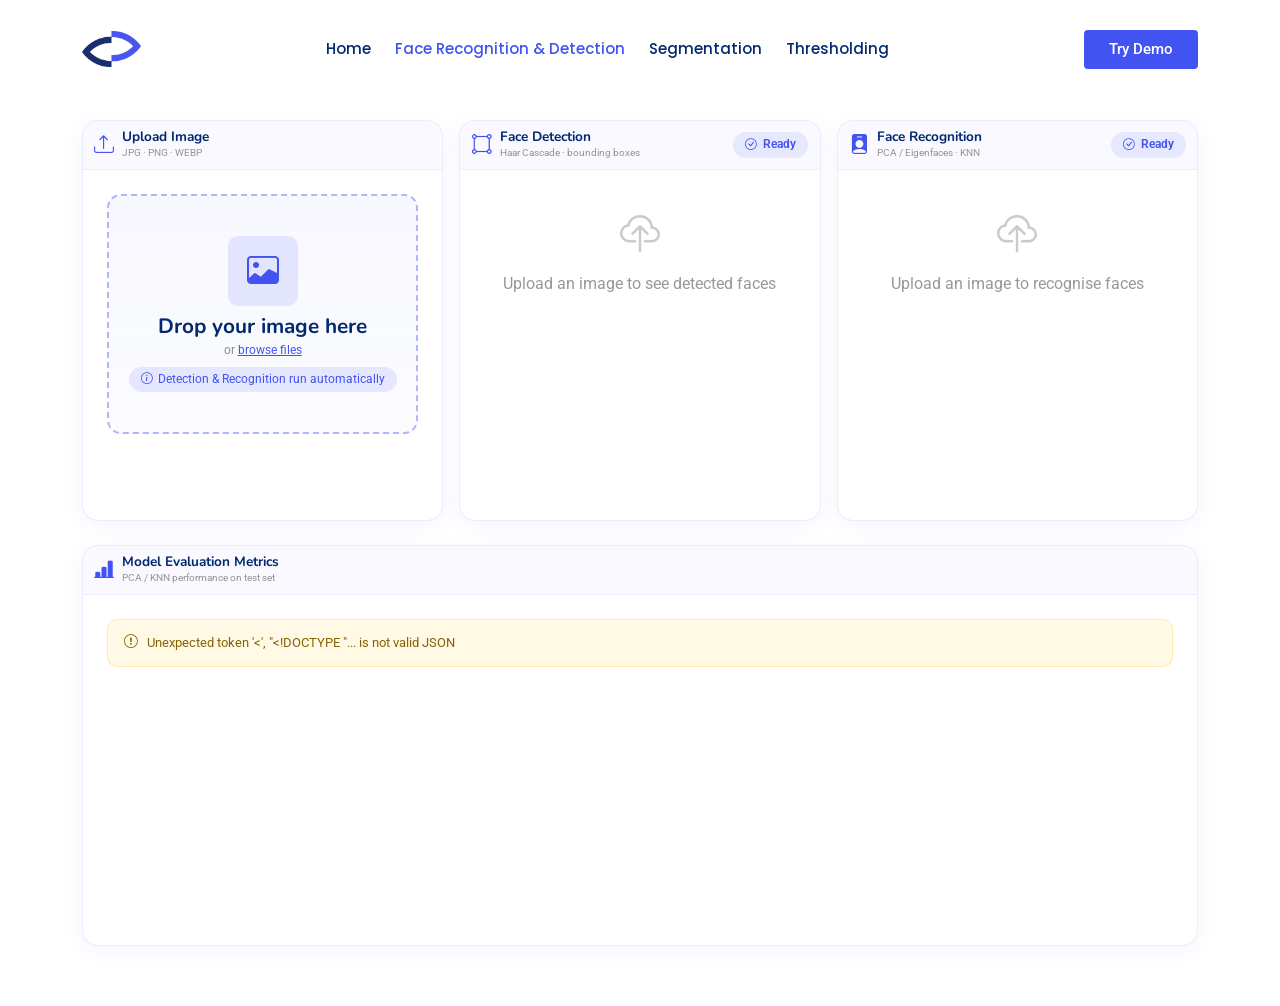
==== commit 5217fb21: "update segmentation page" ====
--- a/Frontend/pages/faceRecognition.html
+++ b/Frontend/pages/faceRecognition.html
@@ -5,7 +5,7 @@
   <meta content="width=device-width, initial-scale=1.0" name="viewport">
   <title>Face Detection & Recognition – EigenVision Suite</title>
 
-  <link href="../assets/img/favicon.png" rel="icon">
+  <link href="assets/img/Logo-Cv-04.png" rel="icon">
   <link href="../assets/img/apple-touch-icon.png" rel="apple-touch-icon">
 
   <link href="https://fonts.googleapis.com" rel="preconnect">
@@ -91,7 +91,7 @@
       <nav id="navmenu" class="navmenu mx-auto">
         <ul>
           <li><a href="/">Home</a></li>
-          <li><a href="/faceRecognition" class="active">Face Recognition</a></li>
+          <li><a href="/faceRecognition" class="active">Face Recognition & Detection</a></li>
           <li><a href="/segmentation">Segmentation</a></li>
             <li><a href="/thresholding">Thresholding</a></li>
         </ul>
